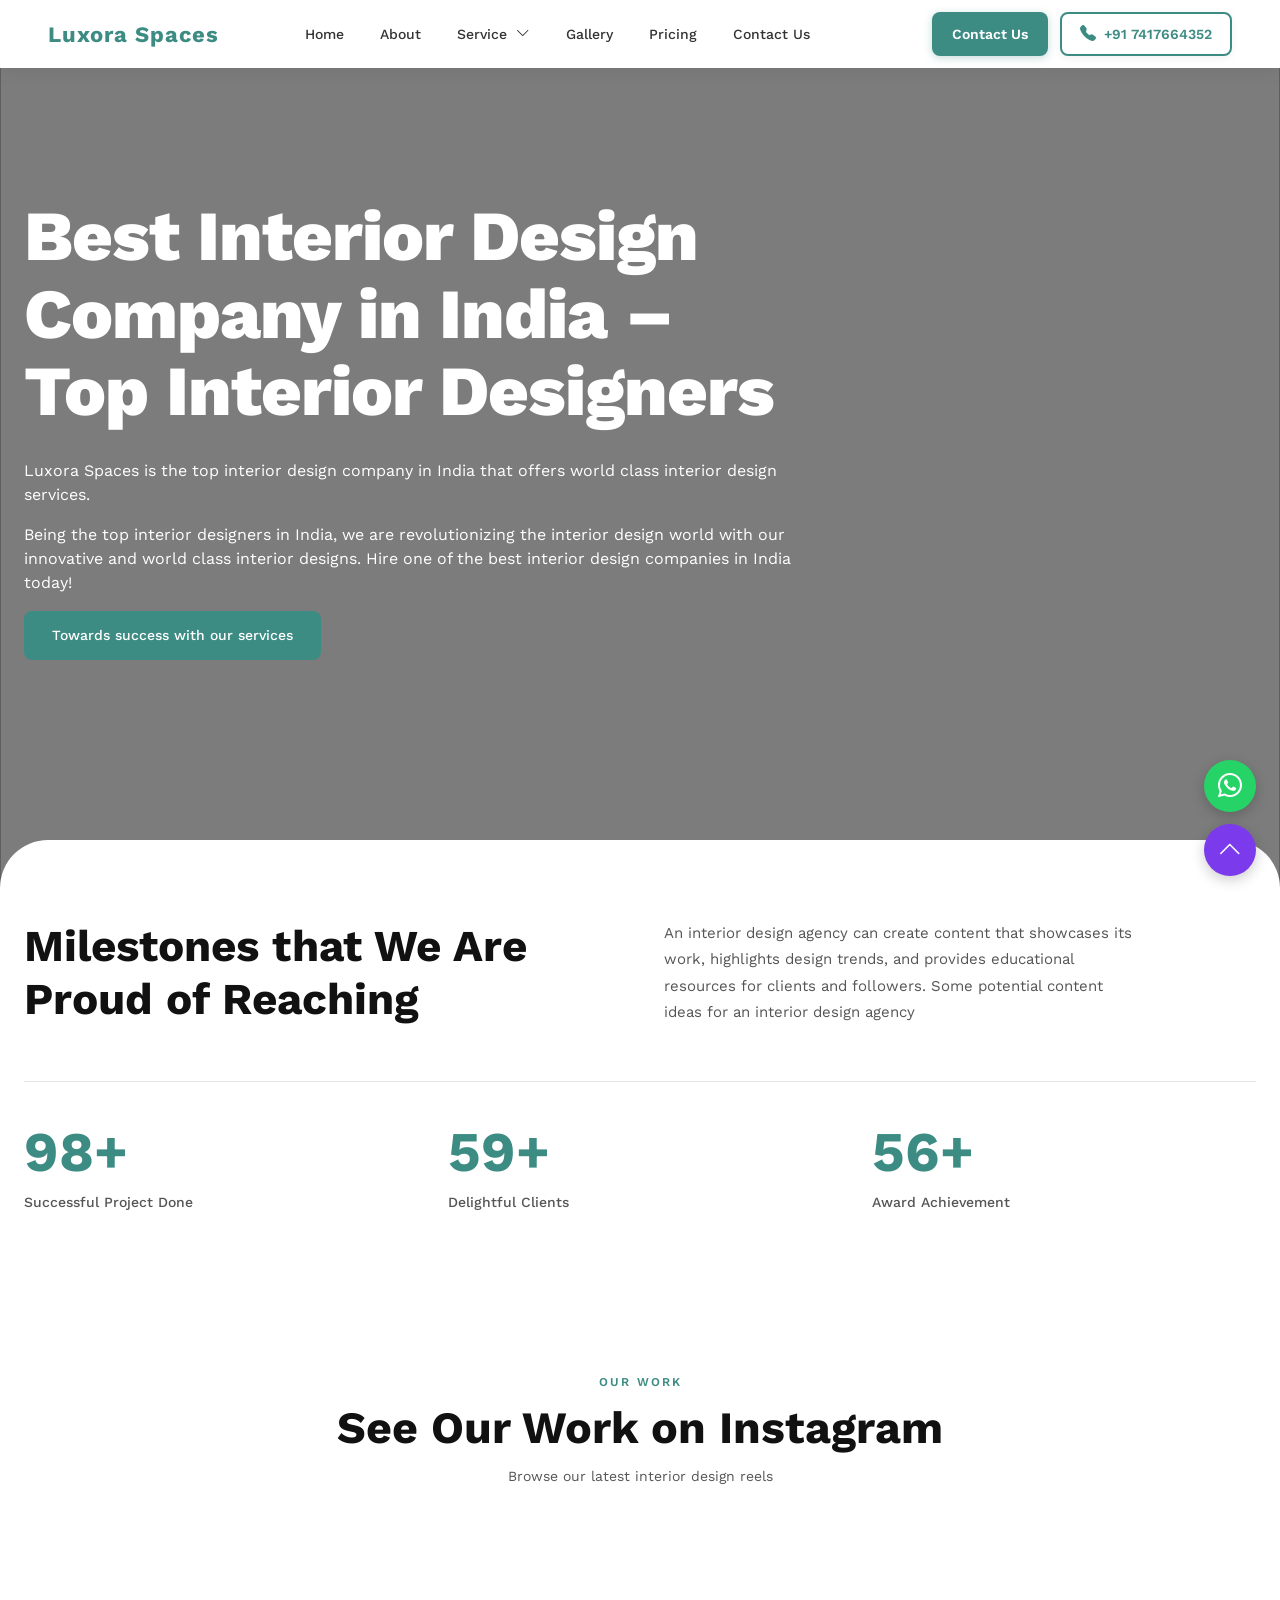
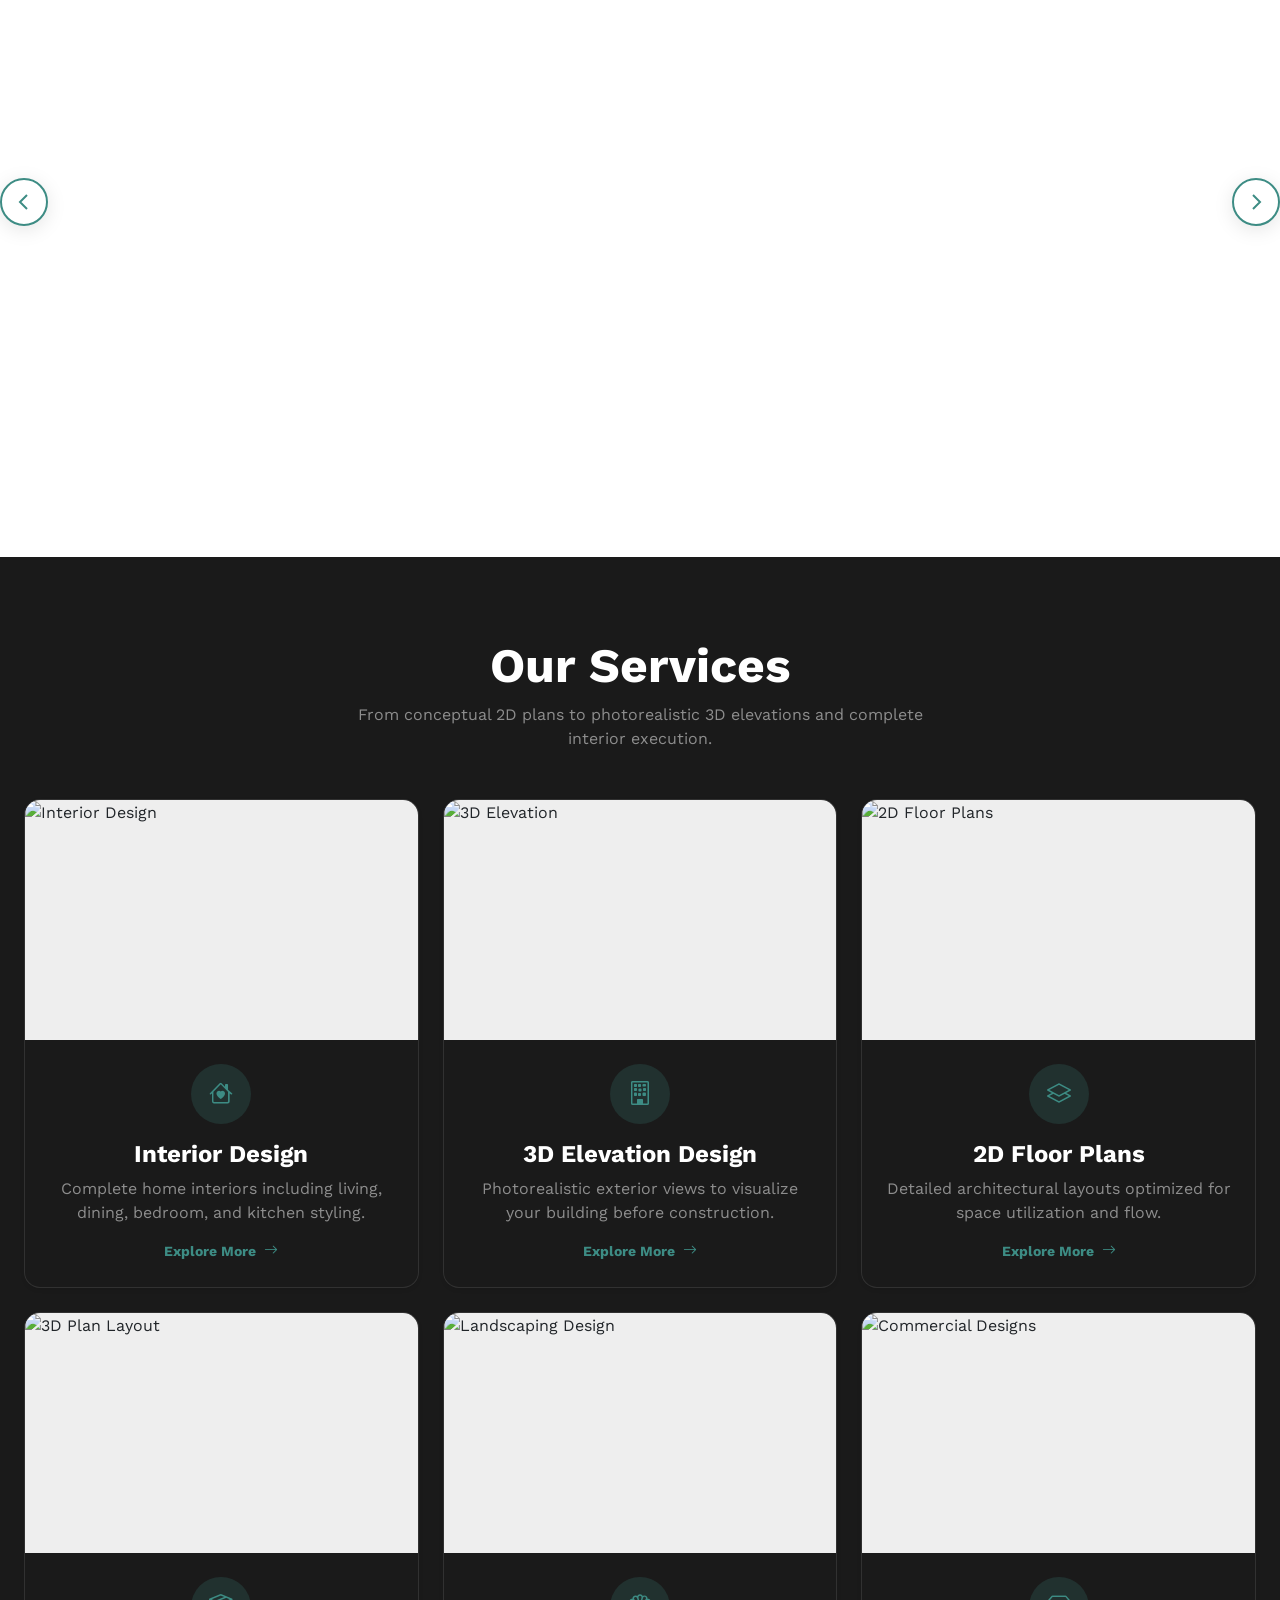
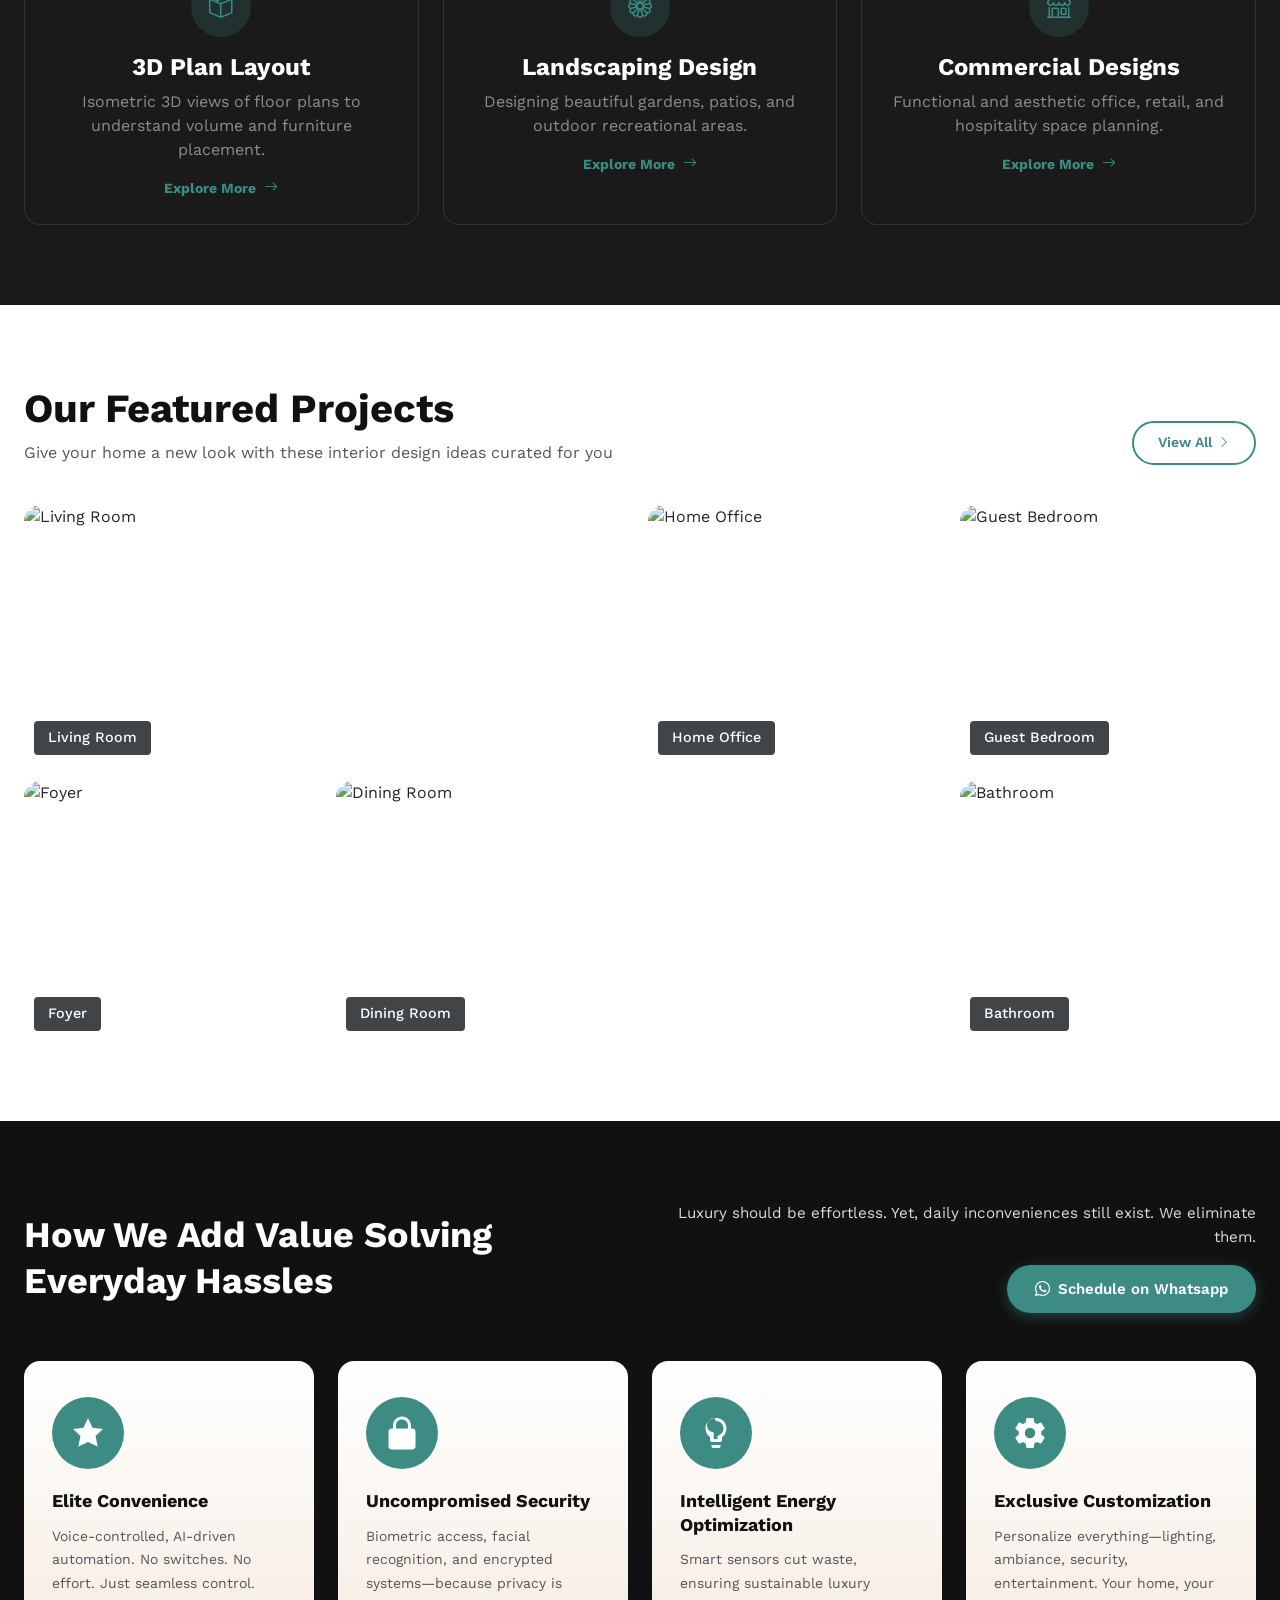
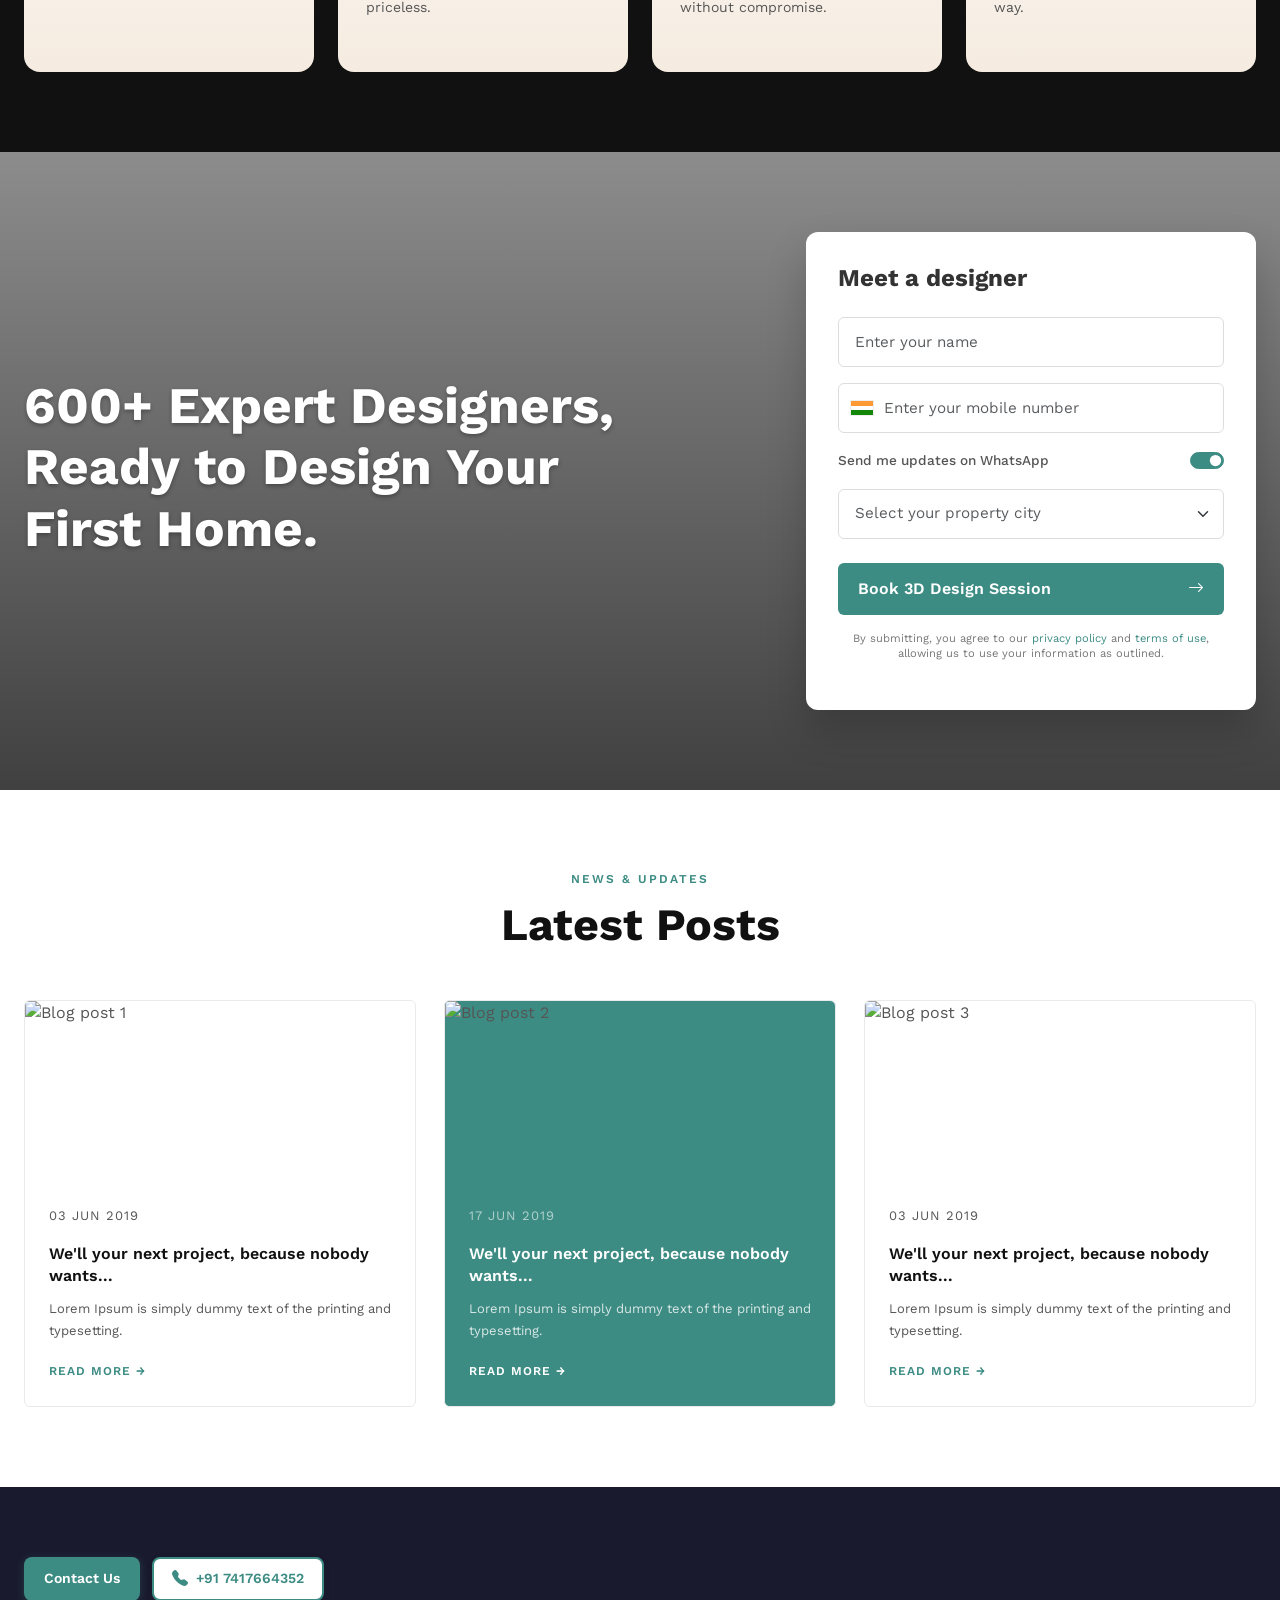
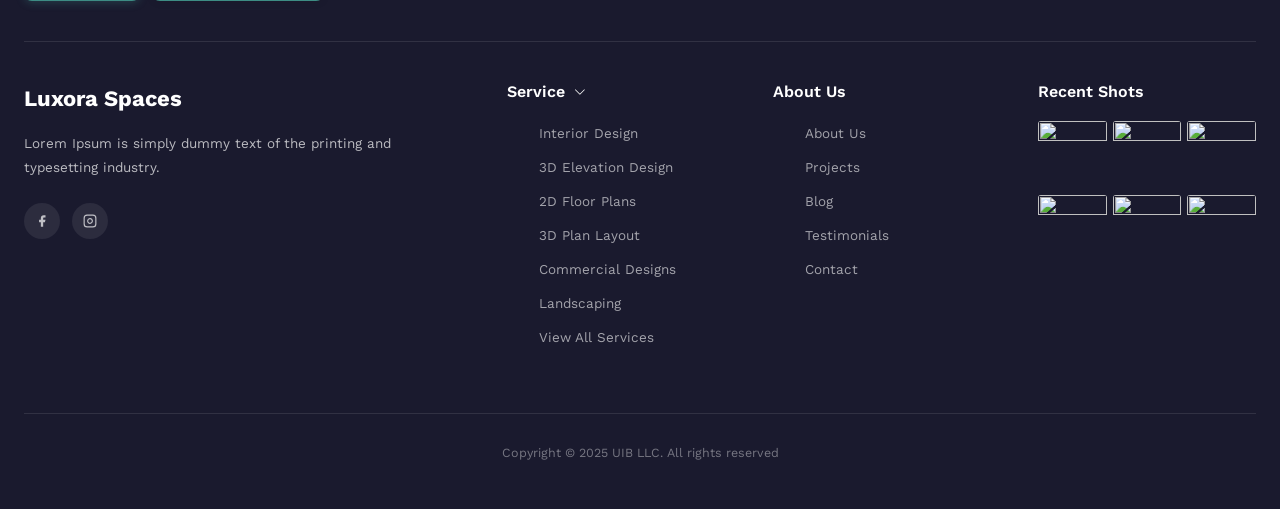
==== index.html @ 5a159450 "Add files via upload" ====
<!DOCTYPE html>
<html lang="en">
<head>
<meta charset="UTF-8">
<meta name="viewport" content="width=device-width, initial-scale=1.0">
<title>Interior Design - Design Your Space For Living</title>
<link href="https://fonts.googleapis.com/css2?family=Work+Sans:wght@300;400;500;600;700;800;900&display=swap" rel="stylesheet">
<link href="https://cdn.jsdelivr.net/npm/bootstrap@5.3.2/dist/css/bootstrap.min.css" rel="stylesheet">
<link rel="stylesheet" href="https://cdn.jsdelivr.net/npm/bootstrap-icons@1.11.1/font/bootstrap-icons.css">
<style>
  *, *::before, *::after { margin: 0; padding: 0; box-sizing: border-box; }

  :root {
    --teal: #3d8c84;
    --teal-light: #4a9e96;
    --dark: #111;
    --text: #555;
    --light-bg: #f7f9f8;
    --peach: #f5cdb0;
    --mint: #c8e6e3;
    --white: #ffffff;
    --brown: #8B704E;
    --brown-dark: #756040;
  }

  html { scroll-behavior: smooth; }

  body {
    font-family: 'Work Sans', sans-serif;
    color: var(--text);
    overflow-x: hidden;
  }

  h2, h3 {
    font-family: 'Work Sans', sans-serif !important;
  }

  /* ===== NAVBAR ===== */
  nav {
    position: fixed;
    top: 0; left: 0; right: 0;
    z-index: 1000;
    background: rgba(255,255,255,0.97);
    backdrop-filter: blur(10px);
    box-shadow: 0 1px 20px rgba(0,0,0,0.08);
    transition: all 0.3s;
  }

  /* Navbar overrides for Bootstrap */
  #navbar.navbar {
    padding: 0 24px;
    height: 68px;
    box-shadow: 0 1px 20px rgba(0,0,0,0.08);
    transition: box-shadow 0.3s;
  }

  #navbar .navbar-brand {
    font-family: 'Work Sans', sans-serif;
    font-size: 22px;
    font-weight: 700;
    color: var(--teal) !important;
    letter-spacing: 1px;
  }

  #navbar .nav-link {
    font-size: 14px;
    font-weight: 500;
    color: #333 !important;
    padding: 8px 0;
    margin: 0 18px;
    position: relative;
  }

  #navbar .nav-link::after {
    content: '';
    position: absolute;
    bottom: 0; left: 0;
    width: 0; height: 2px;
    background: var(--teal);
    transition: width 0.3s;
  }

  #navbar .nav-link:hover,
  #navbar .nav-link:focus { color: var(--teal) !important; }
  #navbar .nav-link:hover::after { width: 100%; }

  #navbar .dropdown-menu {
    border: none;
    box-shadow: 0 8px 30px rgba(0,0,0,0.12);
    border-radius: 8px;
    padding: 8px 0;
    margin-top: 4px;
  }

  #navbar .dropdown-item {
    font-size: 14px;
    padding: 10px 20px;
    color: #333;
  }

  #navbar .dropdown-item:hover {
    background: rgba(61, 140, 132, 0.1);
    color: var(--teal);
  }

  #navbar .dropdown-toggle::after { display: none; }

  #navbar .dropdown-toggle:focus,
  #navbar .dropdown-toggle:hover {
    outline: none;
    box-shadow: none;
  }

  #navbar .nav-actions {
    display: flex;
    align-items: center;
    gap: 12px;
    margin-left: 12px;
  }

  .nav-btn-contact,
  .nav-btn-phone {
    display: inline-flex;
    align-items: center;
    justify-content: center;
    height: 44px;
    padding: 0 20px;
    font-size: 14px;
    font-weight: 600;
    text-decoration: none;
    border-radius: 8px;
    transition: all 0.3s;
    font-family: 'Work Sans', sans-serif;
    box-sizing: border-box;
  }

  .nav-btn-contact {
    background: var(--teal);
    color: #fff;
    border: none;
    box-shadow: 0 2px 8px rgba(61, 140, 132, 0.3);
  }

  .nav-btn-contact:hover {
    background: var(--teal-light);
    color: #fff;
    transform: translateY(-1px);
  }

  .nav-btn-phone {
    gap: 8px;
    background: #fff;
    color: var(--teal);
    border: 2px solid var(--teal);
    padding: 0 18px;
    box-shadow: 0 2px 8px rgba(0, 0, 0, 0.06);
  }

  .nav-btn-phone:hover {
    background: var(--teal);
    color: #fff;
    border-color: var(--teal);
    transform: translateY(-1px);
  }

  .nav-btn-phone i { font-size: 16px; }

  /* Custom hamburger that transforms to X - hidden on large screens */
  #navbar .navbar-toggler-custom {
    display: none;
    flex-direction: column;
    justify-content: center;
    align-items: center;
    gap: 5px;
    padding: 8px;
    border: 1px solid rgba(0,0,0,0.15);
    border-radius: 8px;
  }
  #navbar .navbar-toggler-custom span {
    display: block;
    width: 22px;
    height: 2px;
    background: #333;
    border-radius: 2px;
    transition: all 0.3s;
  }
  #navbar .navbar-toggler-custom[aria-expanded="true"] span:nth-child(1) {
    transform: rotate(45deg) translate(5px, 5px);
  }
  #navbar .navbar-toggler-custom[aria-expanded="true"] span:nth-child(2) {
    opacity: 0;
  }
  #navbar .navbar-toggler-custom[aria-expanded="true"] span:nth-child(3) {
    transform: rotate(-45deg) translate(5px, -5px);
  }

  @media (max-width: 991px) {
    #navbar .navbar-toggler-custom { display: flex; }
    #navbar.navbar { background: #fff !important; }
    #navbar .navbar-collapse {
      position: fixed;
      top: 68px;
      left: 0;
      right: 0;
      bottom: 0;
      background: #fff !important;
      margin: 0;
      padding: 24px;
      border-radius: 16px 16px 0 0;
      z-index: 1050;
      max-height: calc(100vh - 68px);
    }
    #navbar .navbar-collapse:not(.show) {
      display: none !important;
    }
    #navbar .navbar-collapse.show {
      display: flex !important;
      flex-direction: column;
      overflow-y: auto;
      height: auto !important;
      min-height: calc(100vh - 68px);
      visibility: visible !important;
    }
    #navbar .navbar-nav {
      flex-direction: column;
      align-items: stretch;
      width: 100%;
      margin: 0 !important;
    }
    #navbar .nav-item {
      width: 100%;
      border-bottom: 1px solid rgba(61, 140, 132, 0.2);
    }
    #navbar .nav-item:last-of-type { border-bottom: none; }
    #navbar .nav-link {
        padding: 16px 0;
        margin: 0;
        width: 100%;
        display: flex;
        align-items: start;
        text-align: center;
    }
    #navbar .nav-item.dropdown .nav-link {
      position: relative;
      justify-content: start;
    }
    #navbar .dropdown-toggle .bi-chevron-down {
      position: absolute;
      right: 0;
      margin-left: 0 !important;
    }
    #navbar .dropdown-menu {
      position: static !important;
      transform: none !important;
      box-shadow: none;
      border: none;
      border-radius: 0;
      padding: 0 0 12px 0;
      background: transparent;
      width: 100%;
    }
    #navbar .dropdown-item {
      padding: 12px 0;
      text-align: center;
      border-bottom: 1px solid rgba(61, 140, 132, 0.2);
    }
    #navbar .dropdown-item:last-of-type { border-bottom: none;        text-align: left; }
    #navbar .dropdown-divider { margin: 8px 0; border-color: rgba(61, 140, 132, 0.2); }
    #navbar .nav-actions {
      flex-direction: column;
      margin: 24px 0 0;
      padding-top: 24px;
      border-top: 1px solid rgba(61, 140, 132, 0.2);
      gap: 12px;
      width: 100%;
    }
    #navbar .nav-actions .nav-btn-contact,
    #navbar .nav-actions .nav-btn-phone {
      justify-content: center;
      width: 100%;
    }
  }

  /* ===== HERO - Reference: dark bg, left content, pill CTA, image right ===== */
  .hero-reference {
    position: relative;
    min-height: 100vh;
    display: flex;
    align-items: center;
    padding-top: 68px;
    overflow: hidden;
  }

  .hero-bg {
    position: absolute;
    inset: 0;
    z-index: 0;
  }

  .hero-bg-slide {
    position: absolute;
    inset: 0;
    opacity: 0;
    transition: opacity 1.2s ease-in-out;
  }

  .hero-bg-slide.active {
    opacity: 1;
    z-index: 1;
  }

  .hero-bg-slide img {
    width: 100%;
    height: 100%;
    object-fit: cover;
  }

  .hero-overlay {
    position: absolute;
    inset: 0;
    background: rgba(17,17,17,0.55);
    z-index: 2;
  }

  .hero-inner-reference {
    position: relative;
    z-index: 2;
    max-width: 1300px;
    margin: 0 auto;
    padding: 70px 24px 100px;
    display: grid;
    grid-template-columns: 1fr 1fr;
    gap: 64px;
    align-items: center;
    width: auto;
  }

  .hero-left {
    display: flex;
    flex-direction: column;
    align-items: flex-start;
    text-align: left;
    width: 800px;
  }
  .hero-left p{
    color: #fff;
  }

  .hero-left h1 {
    font-family: 'Work Sans', sans-serif;
    font-size: clamp(48px, 5.5vw, 72px);
    font-weight: 800;
    color: #fff;
    line-height: 1.1;
    letter-spacing: -1px;
    margin-bottom: 28px;
  }

  .btn-hero-pill {
    display: inline-flex;
    align-items: center;
    padding: 14px 28px;
    background: var(--teal);
    color: #fff;
    font-size: 14px;
    font-weight: 500;
    text-decoration: none;
    border-radius: 8px;
    transition: all 0.3s;
    font-family: 'Work Sans', sans-serif;
  }

  .btn-hero-pill:hover {
    background: #5bb96d;
    color: #fff;
    transform: translateY(-2px);
  }

  .hero-right-img {
    display: flex;
    align-items: center;
    justify-content: center;
  }

  .hero-right-img img {
    max-width: 100%;
    max-height: 480px;
    width: auto;
    height: auto;
    object-fit: contain;
    border-radius: 12px;
  }

  /* Hero responsive */
  @media (max-width: 900px) {
    .hero-inner-reference {
      grid-template-columns: 1fr;
      padding: 50px 24px 80px;
      align-items: center;
      text-align: center;
    }

    .hero-left { align-items: left;    width: 100%; }
    .hero-left h1 { font-size: clamp(44px, 10vw, 72px); }
  }

  @media (max-width: 600px) {
    .hero-left h1 { font-size: 40px; letter-spacing: -0.5px; }
  }

  /* ===== MILESTONES - White section with curved top border ===== */
  .milestones {
    position: relative;
    padding: 80px 24px 80px;
    margin-top: -60px;
    background: #fff;
    border-radius: 48px 48px 0 0;
    color: #111;
    z-index: 2;
  }

  .milestones-inner {
    max-width: 1300px;
    margin: 0 auto;
    padding: 0;
    position: relative;
    z-index: 1;
  }

  .milestones-header {
    display: grid;
    grid-template-columns: 1fr 1fr;
    gap: 48px;
    align-items: start;
    margin-bottom: 40px;
    border-bottom: 1px solid rgba(0,0,0,0.1);
    padding-bottom: 40px;
  }

  .milestones-title {
    font-family: 'Work Sans', sans-serif;
    font-size: clamp(28px, 4vw, 44px);
    font-weight: 700;
    line-height: 1.2;
    color: #111;
    max-width: 555px;
  }

  .milestones-desc {
    font-size: 15px;
    line-height: 1.75;
    color: #555;
    max-width: 480px;
  }

  .milestones-stats {
    display: grid;
    grid-template-columns: repeat(3, 1fr);
    gap: 40px;
  }

  .milestone-stat {
    text-align: left;
  }

  .milestone-num {
    font-family: 'Work Sans', sans-serif;
    font-size: clamp(40px, 5vw, 56px);
    font-weight: 700;
    color: var(--teal);
    line-height: 1.1;
    margin-bottom: 8px;
  }

  .milestone-label {
    font-size: 14px;
    color: #555;
    font-weight: 500;
  }

  @media (max-width: 768px) {
    .milestones-header { grid-template-columns: 1fr; gap: 24px; margin-bottom: 48px; }
    .milestones-stats { grid-template-columns: 1fr; gap: 32px; text-align: center; }
    .milestone-stat { text-align: center; }
    .milestones-title, .milestones-desc { max-width: 100%; }
  }

  .btn-primary {
    display: inline-block;
    background: var(--teal);
    color: #fff;
    padding: 13px 28px;
    font-size: 13px;
    font-weight: 600;
    text-decoration: none;
    border-radius: 3px;
    letter-spacing: 0.5px;
    transition: all 0.3s;
    border: none;
    cursor: pointer;
    font-family: 'Work Sans', sans-serif;
  }

  .btn-primary:hover {
    background: var(--teal-light);
    transform: translateY(-2px);
    box-shadow: 0 8px 20px rgba(61,140,132,0.35);
  }

  .btn-outline {
    display: inline-block;
    border: 2px solid var(--teal);
    color: var(--teal);
    padding: 11px 28px;
    font-size: 13px;
    font-weight: 600;
    text-decoration: none;
    border-radius: 3px;
    transition: all 0.3s;
    cursor: pointer;
    background: transparent;
    font-family: 'Work Sans', sans-serif;
  }

  .btn-outline:hover {
    background: var(--teal);
    color: #fff;
  }

  /* ===== SECTIONS COMMON ===== */
  section { padding: 80px 0; }

  .container {
    max-width: 1300px;
    margin: 0 auto;
    padding: 0 24px;
  }

  .section-tag {
    font-size: 12px;
    font-weight: 600;
    color: var(--teal);
    text-transform: uppercase;
    letter-spacing: 2px;
    margin-bottom: 10px;
  }

  h2.section-title {
    font-family: 'Work Sans', sans-serif;
    font-size: clamp(26px, 3.5vw, 50px);
    font-weight: 700;
    color: #111;
    line-height: 1.2;
  }

  /* ===== ABOUT / STATS ===== */
  .about { background: #fff; }

  .about-grid {
    display: grid;
    grid-template-columns: 1fr 1fr;
    gap: 60px;
    align-items: center;
  }

  .about-text p {
    margin: 18px 0 32px;
    font-size: 14.5px;
    line-height: 1.85;
    color: var(--text);
  }

  .stats {
    display: flex;
    gap: 40px;
    margin-top: 10px;
  }

  .stat-num {
    font-family: 'Work Sans', sans-serif;
    font-size: 36px;
    font-weight: 700;
    color: #111;
    line-height: 1;
  }

  .stat-label {
    font-size: 12px;
    color: var(--text);
    margin-top: 4px;
  }

  .about-images {
    position: relative;
    height: 380px;
  }

  .about-img-main {
    width: 72%;
    height: 100%;
    object-fit: cover;
    border-radius: 4px;
    position: absolute;
    right: 0;
  }

  .about-img-accent {
    width: 52%;
    height: 58%;
    object-fit: cover;
    border-radius: 4px;
    position: absolute;
    bottom: -30px;
    left: 0;
    border: 6px solid #fff;
    box-shadow: 0 10px 40px rgba(0,0,0,0.15);
  }

  /* Decorative block behind images */
  .about-deco {
    position: absolute;
    width: 80px; height: 80px;
    background: var(--peach);
    opacity: 0.6;
    top: -20px; left: -20px;
    border-radius: 4px;
    z-index: -1;
  }

  /* ===== FEATURE STRIP ===== */
  .feature-strip {
    background: var(--light-bg);
    padding: 0;
  }

  .feature-strip-inner {
    display: grid;
    grid-template-columns: 1fr 1fr;
    min-height: 420px;
  }

  .feature-image {
    overflow: hidden;
  }

  .feature-image img {
    width: 100%;
    height: 100%;
    object-fit: cover;
    transition: transform 0.6s;
  }

  .feature-image:hover img { transform: scale(1.04); }

  .feature-content {
    display: flex;
    align-items: center;
    padding: 60px;
  }

  .feature-content-inner h2 {
    font-family: 'Work Sans', sans-serif;
    font-size: clamp(24px, 3vw, 36px);
    font-weight: 700;
    color: #111;
    line-height: 1.3;
    margin-bottom: 20px;
  }

  .feature-content-inner p {
    font-size: 14px;
    line-height: 1.9;
    color: var(--text);
  }

  /* ===== SERVICES (from index.html) ===== */
  #services,
  #services h2,
  #services .card-title,
  #services .card-text,
  #services .service-link,
  #services p {
    font-family: 'Work Sans', sans-serif !important;
  }

  #services.section-padding { padding: 80px 0; }
  #services.bg-dark { background-color: #1a1a1a !important; }

  #services .service-card {
    transition: transform 0.3s ease, box-shadow 0.3s ease;
    border-radius: 16px;
    background: #1a1a1a !important;
    border: 1px solid rgba(255, 255, 255, 0.1) !important;
  }

  #services .service-card:hover {
    transform: translateY(-10px);
    box-shadow: 0 15px 30px rgba(0, 0, 0, 0.5) !important;
    border-color: var(--teal) !important;
  }

  #services .icon-box {
    width: 60px;
    height: 60px;
    background: rgba(61, 140, 132, 0.2);
    color: var(--teal);
    border-radius: 50%;
    display: flex;
    align-items: center;
    justify-content: center;
    font-size: 1.5rem;
    transition: all 0.3s;
  }

  #services .service-card:hover .icon-box {
    background: var(--teal);
    color: #fff;
  }

  #services .service-link {
    color: var(--teal);
    transition: all 0.3s ease;
  }

  #services .service-link:hover {
    color: var(--teal-light);
  }

  #services .service-link i {
    transition: transform 0.3s ease;
  }

  #services .service-link:hover i {
    transform: translateX(5px);
  }

  #services .card-img-top img {
    transition: transform 0.5s;
  }

  #services .service-card:hover .card-img-top img {
    transform: scale(1.05);
  }

  /* ===== OUR WORK (Instagram Reels Carousel) ===== */
  .our-work {
    background: #fff;
    overflow: hidden;
  }

  .our-work .section-header {
    text-align: center;
    margin-bottom: 40px;
  }

  .reels-carousel-wrap {
    position: relative;
    max-width: 1300px;
    margin: 0 auto;
    padding: 0 50px;
  }

  .reels-carousel {
    display: flex;
    gap: 24px;
    overflow-x: auto;
    scroll-snap-type: x mandatory;
    scroll-behavior: smooth;
    padding: 20px 0 30px;
    -webkit-overflow-scrolling: touch;
    scrollbar-width: none;
  }

  .reels-carousel::-webkit-scrollbar {
    display: none;
  }

  /* Reel 9:16 aspect ratio - width matches reel, no side black bars */
  .reel-item {
    flex: 0 0 285px;
    scroll-snap-align: start;
    min-height: 405px;
  }

  /* Clip wrapper - hides header + bottom card (View more, icons, likes, comments) */
  .reel-video-wrap {
    overflow: hidden;
    height: 500px;
    width: 100%;
    max-width: 285px;
    margin: 0 auto;
    border-radius: 12px;
    position: relative;
  }

  .reel-item iframe {
    width: 410px;
    height: 570px;
    border: none;
    border-radius: 12px;
    transform: translateY(-55px);
    pointer-events: auto;
    left: -60px;
    position: relative;
  }

  .carousel-nav {
    position: absolute;
    top: 50%;
    transform: translateY(-50%);
    width: 48px;
    height: 48px;
    border-radius: 50%;
    background: #fff;
    border: 2px solid var(--teal);
    color: var(--teal);
    display: flex;
    align-items: center;
    justify-content: center;
    cursor: pointer;
    z-index: 10;
    transition: all 0.3s;
    box-shadow: 0 4px 20px rgba(0,0,0,0.1);
  }

  .carousel-nav:hover {
    background: var(--teal);
    color: #fff;
  }

  .carousel-nav.prev { left: 0; }
  .carousel-nav.next { right: 0; }

  .carousel-nav svg {
    width: 24px;
    height: 24px;
  }

  @media (max-width: 768px) {
    .reels-carousel-wrap { padding: 0 40px; }
    .reel-item { flex: 0 0 240px; min-height: 355px; }
    .reel-video-wrap { height: 355px; max-width: 240px; }
    .reel-item iframe { width: 240px; height: 520px; transform: translateY(-72px); }
    .carousel-nav { width: 40px; height: 40px; }
  }

  /* ===== PROJECTS (Inspiration-style grid) ===== */
  .projects {
    padding: 80px 0;
  }

  .projects-header {
    display: flex;
    justify-content: space-between;
    align-items: flex-end;
    margin-bottom: 40px;
    flex-wrap: wrap;
    gap: 16px;
  }

  .projects-header h2 {
    color: #111;
    font-size: clamp(1.75rem, 4vw, 2.5rem);
    font-weight: 700;
    margin-bottom: 8px;
  }

  .projects-header p {
    color: var(--text);
    margin-bottom: 0;
    font-size: 1rem;
  }

  .projects-header .btn-inspiration {
    display: inline-flex;
    align-items: center;
    gap: 6px;
    padding: 0 24px;
    height: 44px;
    border: 2px solid var(--teal);
    color: var(--teal);
    background: transparent;
    font-size: 14px;
    font-weight: 600;
    border-radius: 50px;
    text-decoration: none;
    transition: all 0.3s;
    font-family: 'Work Sans', sans-serif;
  }

  .projects-header .btn-inspiration:hover {
    background: var(--teal);
    color: #fff;
  }

  .inspiration-card {
    cursor: pointer;
    transition: transform 0.3s ease;
    height: 100%;
  }

  .inspiration-card:hover {
    transform: scale(1.02);
  }

  .inspiration-label {
    position: absolute;
    bottom: 10px;
    left: 10px;
    background: rgba(33, 37, 41, 0.85);
    color: #fff;
    padding: 6px 14px;
    border-radius: 4px;
    font-size: 0.9rem;
    font-weight: 500;
    transition: background 0.3s;
  }

  .inspiration-card:hover .inspiration-label {
    background: var(--teal);
  }

  /* ===== HOW WE ADD VALUE ===== */
  .how-work {
    background: var(--dark);
    padding: 80px 0;
  }

  .value-add-header {
    display: flex;
    justify-content: space-between;
    align-items: flex-end;
    margin-bottom: 48px;
    flex-wrap: wrap;
    gap: 24px;
  }

  .value-add-title {
    color: #fff;
    font-size: clamp(1.5rem, 3.5vw, 2.25rem);
    font-weight: 700;
    line-height: 1.3;
    max-width: 480px;
  }

  .value-add-right {
    text-align: right;
    max-width: 608px;
    
}

  .value-add-desc {
    color: rgba(255,255,255,0.85);
    font-size: 0.95rem;
    line-height: 1.6;
    margin-bottom: 16px;
  }

  .btn-whatsapp {
    display: inline-flex;
    align-items: center;
    gap: 8px;
    background: var(--teal);
    color: #fff;
    padding: 0 28px;
    height: 48px;
    font-size: 15px;
    font-weight: 600;
    border-radius: 50px;
    text-decoration: none;
    transition: all 0.3s;
    border: none;
    font-family: 'Work Sans', sans-serif;
    box-shadow: 0 4px 14px rgba(61, 140, 132, 0.4);
  }

  .btn-whatsapp:hover {
    background: var(--teal-light);
    color: #fff;
    transform: translateY(-2px);
    box-shadow: 0 6px 20px rgba(61, 140, 132, 0.45);
  }

  .value-cards-grid {
    display: grid;
    grid-template-columns: repeat(4, 1fr);
    gap: 24px;
  }

  .value-card {
    padding: 36px 28px;
    border-radius: 16px;
    background: linear-gradient(180deg, #fff 0%, #f5ebe0 100%);
    position: relative;
    transition: all 0.3s;
    text-align: center;
  }

  .value-card:hover {
    box-shadow: 0 12px 40px rgba(0,0,0,0.15);
    transform: translateY(-6px);
  }

  .value-card-icon-wrap {
    width: 72px;
    height: 72px;
    border-radius: 50%;
    background: var(--teal);
    display: flex;
    align-items: center;
    justify-content: center;
    margin-bottom: 20px;
    color: #fff;
  }

  .value-card-icon-wrap svg {
    width: 36px;
    height: 36px;
    flex-shrink: 0;
  }

  .value-card h3 {
    font-family: 'Work Sans', sans-serif;
    font-size: 18px;
    font-weight: 700;
    color: #111;
    margin-bottom: 12px;
    line-height: 1.3;
    text-align: start;
  }

  .value-card p {
    font-size: 14px;
    line-height: 1.7;
    color: var(--text);
    text-align: left;
  }

  /* ===== TESTIMONIALS ===== */
  .testimonials {
    background: var(--light-bg);
    text-align: center;
  }

  .testimonials .section-title { margin-bottom: 48px; }

  .testimonial-wrap {
    max-width: 800px;
    margin: 0 auto;
    display: flex;
    align-items: center;
    gap: 48px;
  }

  .testimonial-person {
    flex-shrink: 0;
    text-align: center;
  }

  .testimonial-person img {
    width: 100px; height: 120px;
    object-fit: cover;
    border-radius: 6px;
    margin-bottom: 12px;
  }

  .testimonial-name {
    font-weight: 600;
    font-size: 14px;
    color: #1a1a2e;
  }

  .testimonial-content {
    text-align: left;
  }

  .quote-icon {
    width: 40px; height: 40px;
    background: var(--teal);
    border-radius: 50%;
    display: flex;
    align-items: center;
    justify-content: center;
    margin-bottom: 16px;
  }

  .testimonial-content p {
    font-size: 14.5px;
    line-height: 1.85;
    color: var(--text);
    font-style: italic;
    margin-bottom: 16px;
  }

  .stars { color: #f4b400; font-size: 16px; letter-spacing: 2px; }

  /* ===== BLOG ===== */
  .blog { background: #fff; }

  .blog h2.section-title { text-align: center; margin-bottom: 48px; }

  .blog-grid {
    display: grid;
    grid-template-columns: repeat(3, 1fr);
    gap: 28px;
  }

  .blog-card {
    border-radius: 6px;
    overflow: hidden;
    transition: all 0.3s;
    background: #fff;
    border: 1px solid #eaeaea;
  }

  .blog-card:hover { box-shadow: 0 12px 40px rgba(0,0,0,0.1); transform: translateY(-4px); }

  .blog-card img {
    width: 100%;
    height: 180px;
    object-fit: cover;
    transition: transform 0.5s;
    display: block;
  }

  .blog-card:hover img { transform: scale(1.04); }

  .blog-card-body {
    padding: 24px;
  }

  .blog-date {
    font-size: 11px;
    color: #aaa;
    margin-bottom: 10px;
    text-transform: uppercase;
    letter-spacing: 1px;
  }

  .blog-card h3 {
    font-family: 'Work Sans', sans-serif;
    font-size: 16px;
    color: #111;
    line-height: 1.4;
    margin-bottom: 10px;
    font-weight: 600;
  }

  .blog-card p {
    font-size: 13px;
    color: var(--text);
    line-height: 1.7;
    margin-bottom: 16px;
  }

  .read-more {
    font-size: 12px;
    font-weight: 600;
    color: var(--teal);
    text-decoration: none;
    text-transform: uppercase;
    letter-spacing: 1px;
    display: inline-flex;
    align-items: center;
    gap: 6px;
    transition: gap 0.2s;
  }

  .read-more:hover { gap: 10px; }

  /* ===== FOOTER ===== */
  footer {
    background: #1a1a2e;
    color: rgba(255,255,255,0.7);
    padding: 70px 0 30px;
  }

  .footer-nav {
    display: flex;
    justify-content: space-between;
    align-items: center;
    flex-wrap: wrap;
    gap: 20px;
    padding-bottom: 40px;
    margin-bottom: 40px;
    border-bottom: 1px solid rgba(255,255,255,0.1);
  }

  .footer-nav-inner {
    display: flex;
    flex-wrap: wrap;
    align-items: center;
    gap: 8px 28px;
  }

  .footer-nav-inner a {
    color: rgba(255,255,255,0.8);
    text-decoration: none;
    font-size: 14px;
    font-weight: 500;
  }

  .footer-nav-inner a:hover { color: var(--teal); }

  .footer-dropdown {
    position: relative;
  }

  .footer-dropdown-toggle {
    color: rgba(255,255,255,0.8);
    font-size: 14px;
    font-weight: 500;
    cursor: pointer;
  }

  .footer-dropdown-toggle:hover { color: var(--teal); }

  .footer-dropdown-toggle .bi-chevron-down {
    font-size: 12px;
    margin-left: 4px;
    transition: transform 0.3s;
  }

  .footer-dropdown:hover .footer-dropdown-toggle .bi-chevron-down { transform: rotate(180deg); }

  .footer-dropdown-menu {
    position: absolute;
    top: 100%;
    left: 0;
    margin-top: 8px;
    background: #252540;
    border-radius: 8px;
    padding: 12px 0;
    min-width: 200px;
    list-style: none;
    box-shadow: 0 8px 24px rgba(0,0,0,0.3);
    opacity: 0;
    visibility: hidden;
    transform: translateY(-8px);
    transition: all 0.3s;
    z-index: 10;
  }

  .footer-dropdown:hover .footer-dropdown-menu {
    opacity: 1;
    visibility: visible;
    transform: translateY(0);
  }

  .footer-dropdown-menu a {
    display: block;
    padding: 8px 20px;
    font-size: 13px;
    color: rgba(255,255,255,0.7);
  }

  .footer-dropdown-menu a:hover { color: var(--teal); background: rgba(61,140,132,0.1); }

  .footer-nav-actions {
    display: flex;
    gap: 12px;
  }

  .footer-col h4 .bi-chevron-down {
    font-size: 12px;
    margin-left: 4px;
  }

  .footer-grid {
    display: grid;
    grid-template-columns: 2fr 1fr 1fr 1fr;
    gap: 48px;
    padding-bottom: 48px;
    border-bottom: 1px solid rgba(255,255,255,0.1);
    margin-bottom: 30px;
  }

  .footer-logo {
    font-family: 'Work Sans', sans-serif;
    font-size: 22px;
    color: #fff;
    font-weight: 700;
    margin-bottom: 16px;
    display: block;
  }

  .footer-desc {
    font-size: 13.5px;
    line-height: 1.8;
    margin-bottom: 24px;
  }

  .footer-social {
    display: flex;
    gap: 12px;
  }

  .social-btn {
    width: 36px; height: 36px;
    border-radius: 50%;
    background: rgba(255,255,255,0.08);
    display: flex;
    align-items: center;
    justify-content: center;
    transition: background 0.2s;
    cursor: pointer;
    color: rgba(255,255,255,0.7);
    text-decoration: none;
  }

  .social-btn:hover { background: var(--teal); color: #fff; }

  .footer-col h4 {
    font-family: 'Work Sans', sans-serif;
    font-size: 16px;
    color: #fff;
    margin-bottom: 20px;
    font-weight: 600;
  }

  .footer-col ul {
    list-style: none;
    display: flex;
    flex-direction: column;
    gap: 10px;
  }

  .footer-col ul li a {
    font-size: 13.5px;
    color: rgba(255,255,255,0.6);
    text-decoration: none;
    transition: color 0.2s;
  }

  .footer-col ul li a:hover { color: var(--teal); }

  .footer-recent-img {
    display: grid;
    grid-template-columns: repeat(3, 1fr);
    gap: 6px;
  }

  .footer-recent-img img {
    width: 100%;
    aspect-ratio: 1;
    object-fit: cover;
    border-radius: 3px;
    transition: opacity 0.2s;
  }

  .footer-recent-img img:hover { opacity: 0.75; }

  .footer-bottom {
    text-align: center;
    font-size: 12.5px;
    color: rgba(255,255,255,0.4);
  }

  /* ===== CONTACT / LEAD GEN FORM ===== */
  .contact-hero-section {
    position: relative;
    background-image: url('assets/images/hero.png');
    background-size: cover;
    background-position: center;
    padding: 80px 0;
    min-height: 600px;
    display: flex;
    align-items: center;
  }

  .contact-hero-overlay {
    position: absolute;
    top: 0; left: 0;
    width: 100%; height: 100%;
    background: linear-gradient(180deg, rgba(0,0,0,0.45) 0%, rgba(0,0,0,0.75) 100%);
    z-index: 1;
  }

  .contact-hero-content {
    position: relative;
    z-index: 2;
    width: 100%;
  }

  .contact-hero-title {
    color: #fff;
    font-family: 'Work Sans', sans-serif;
    font-size: clamp(28px, 4vw, 3.5rem);
    font-weight: 700;
    line-height: 1.2;
    text-shadow: 0 2px 4px rgba(0, 0, 0, 0.3);
  }

  .contact-form-card {
    background: #fff;
    padding: 2rem;
    border-radius: 12px;
    box-shadow: 0 20px 40px rgba(0, 0, 0, 0.2);
    max-width: 450px;
    margin-left: auto;
  }

  .contact-form-header h3 {
    font-family: 'Work Sans', sans-serif;
    font-size: 1.5rem;
    font-weight: 700;
    color: #333;
    margin-bottom: 1.5rem;
  }

  .contact-form-input {
    height: 50px;
    border-radius: 6px;
    border: 1px solid #ddd;
    padding-left: 1rem;
    margin-bottom: 1rem;
    font-size: 0.95rem;
  }

  .contact-form-input:focus {
    border-color: var(--teal);
    box-shadow: 0 0 0 2px rgba(61, 140, 132, 0.2);
    outline: none;
  }

  .mobile-input-group {
    position: relative;
    display: flex;
    align-items: center;
  }

  .flag-icon {
    position: absolute;
    left: 12px;
    top: 50%;
    transform: translateY(-50%);
    width: 24px;
    height: 16px;
    background: linear-gradient(to bottom, #FF9933 33%, #FFFFFF 33%, #FFFFFF 66%, #138808 66%);
    border: 1px solid #eee;
    z-index: 3;
  }

  .mobile-input-group input {
    padding-left: 45px;
  }

  .whatsapp-toggle-container {
    display: flex;
    align-items: center;
    justify-content: space-between;
    margin-bottom: 1rem;
    font-size: 0.85rem;
    color: #555;
    font-weight: 500;
  }

  .form-check-input.usage-toggle {
    width: 2.5em;
    height: 1.25em;
    cursor: pointer;
    background-color: #ddd;
    border-color: #ddd;
  }

  .form-check-input.usage-toggle:checked {
    background-color: var(--teal);
    border-color: var(--teal);
  }

  .btn-book-session {
    background-color: var(--teal);
    color: #fff;
    font-weight: 600;
    padding: 14px 20px;
    border-radius: 6px;
    width: 100%;
    border: none;
    display: flex;
    justify-content: space-between;
    align-items: center;
    transition: background 0.3s;
    font-family: 'Work Sans', sans-serif;
  }

  .btn-book-session:hover {
    background-color: var(--teal-light);
    color: #fff;
  }

  .privacy-text {
    font-size: 0.7rem;
    color: #777;
    margin-top: 1rem;
    line-height: 1.4;
  }

  .privacy-text a {
    color: var(--teal);
    text-decoration: none;
  }

  @media (max-width: 991px) {
    .contact-hero-title {
      font-size: 2rem;
      margin-bottom: 2rem;
      text-align: center;
    }
    .contact-form-card { margin: 0 auto; }
  }

  /* ===== RESPONSIVE ===== */
  @media (max-width: 1024px) {

    .about-grid { grid-template-columns: 1fr; gap: 40px; }
    .about-images { height: 280px; }

    .feature-strip-inner { grid-template-columns: 1fr; }
    .feature-image { height: 280px; }



    .value-cards-grid { grid-template-columns: 1fr 1fr; }

    .footer-nav { flex-direction: column; align-items: flex-start; }
    .footer-nav-actions { flex-wrap: wrap; }
    .footer-grid { grid-template-columns: 1fr 1fr; }
  }

  @media (max-width: 768px) {
    section { padding: 60px 0; }

    .hero-content { justify-content: center; }
    .hero-text { padding: 36px 28px; max-width: 100%; }

    .stats { flex-wrap: wrap; gap: 24px; }



    .value-cards-grid { grid-template-columns: 1fr; }

    .testimonial-wrap { flex-direction: column; gap: 24px; text-align: center; }
    .testimonial-content { text-align: center; }
    .quote-icon { margin: 0 auto 16px; }

    .blog-grid { grid-template-columns: 1fr; }

    .footer-nav-inner {align-items: flex-start; }
    .footer-grid { grid-template-columns: 1fr; }

  }

  @media (max-width: 480px) {
    .hero-text h1 { font-size: 26px; }
    .feature-content { padding: 40px 24px; }
    .about-images { height: 220px; }
  }

  /* Fade in animation */
  .fade-in {
    opacity: 0;
    transform: translateY(30px);
    transition: opacity 0.6s, transform 0.6s;
  }

  .fade-in.visible {
    opacity: 1;
    transform: translateY(0);
  }

  /* Floating fixed buttons - bottom right */
  .floating-buttons {
    position: fixed;
    bottom: 24px;
    right: 24px;
    z-index: 9999;
    display: flex;
    flex-direction: column;
    gap: 12px;
    align-items: flex-end;
  }

  .floating-btn {
    width: 52px;
    height: 52px;
    border-radius: 50%;
    display: flex;
    align-items: center;
    justify-content: center;
    color: #fff;
    text-decoration: none;
    transition: all 0.3s;
    box-shadow: 0 4px 14px rgba(0,0,0,0.2);
  }

  .floating-btn:hover {
    transform: scale(1.08);
    box-shadow: 0 6px 20px rgba(0,0,0,0.25);
    color: #fff;
  }

  .floating-btn-whatsapp {
    background: #25D366;
  }

  .floating-btn-whatsapp:hover { background: #20bd5a; }

  .floating-btn-top {
    background: #7C3AED;
  }

  .floating-btn-top:hover { background: #6D28D9; }

  .floating-btn svg, .floating-btn i {
    font-size: 24px;
  }
</style>
</head>
<body>
<!-- NAVBAR -->
<nav id="navbar" class="navbar navbar-expand-lg navbar-light bg-white fixed-top">
  <div class="container">
    <a class="navbar-brand" href="#">Luxora Spaces</a>
    <button class="navbar-toggler navbar-toggler-custom" type="button" data-bs-toggle="collapse" data-bs-target="#navbarNav" aria-controls="navbarNav" aria-expanded="false" aria-label="Toggle navigation">
      <span></span><span></span><span></span>
    </button>
    <div class="collapse navbar-collapse" id="navbarNav">
      <ul class="navbar-nav align-items-lg-center m-auto">
        <li class="nav-item"><a class="nav-link" href="#">Home</a></li>
        <li class="nav-item"><a class="nav-link" href="#about">About</a></li>
        <li class="nav-item dropdown">
          <a class="nav-link dropdown-toggle" href="#" id="serviceDropdown" role="button" data-bs-toggle="dropdown" aria-expanded="false">Service <i class="bi bi-chevron-down ms-1"></i></a>
          <ul class="dropdown-menu" aria-labelledby="serviceDropdown">
            <li><a class="dropdown-item" href="service-interior-design.html">Interior Design</a></li>
            <li><a class="dropdown-item" href="service-3d-elevation.html">3D Elevation Design</a></li>
            <li><a class="dropdown-item" href="service-2d-floor-plans.html">2D Floor Plans</a></li>
            <li><a class="dropdown-item" href="service-3d-plan-layout.html">3D Plan Layout</a></li>
            <li><a class="dropdown-item" href="service-commercial.html">Commercial Designs</a></li>
            <li><a class="dropdown-item" href="service-landscaping.html">Landscaping</a></li>
            <li><hr class="dropdown-divider"></li>
            <li><a class="dropdown-item" href="#services">View All Services</a></li>
          </ul>
        </li>
        <li class="nav-item"><a class="nav-link" href="#projects">Gallery</a></li>
        <li class="nav-item"><a class="nav-link" href="#">Pricing</a></li>
        <li class="nav-item"><a class="nav-link" href="#contact">Contact Us</a></li>
      </ul>
      <div class="nav-actions d-flex ms-lg-auto">
        <a href="#contact" class="nav-btn-contact">Contact Us</a>
        <a href="tel:+917417664352" class="nav-btn-phone"><i class="bi bi-telephone-fill"></i> +91 7417664352</a>
      </div>
    </div>
  </div>
</nav>

<!-- HERO - Reference style: dark bg, left content, pill CTA, image right -->
<section class="hero hero-reference" id="home">
  <div class="hero-bg hero-bg-carousel">
    <div class="hero-bg-slide active"><img src="assets/images/Wrapped in quiet.jpeg" alt="" aria-hidden="true"></div>
    <div class="hero-bg-slide"><img src="assets/images/portfolio-living.png" alt="" aria-hidden="true"></div>
    <div class="hero-bg-slide"><img src="assets/images/portfolio-bedroom.png" alt="" aria-hidden="true"></div>
    <div class="hero-bg-slide"><img src="assets/images/portfolio-kitchen.png" alt="" aria-hidden="true"></div>
    <div class="hero-overlay"></div>
  </div>
  <div class="hero-inner hero-inner-reference">
    <div class="hero-left">
      <h1>Best Interior Design Company in India – <br> Top Interior Designers</h1>
      <p>Luxora Spaces is the top interior design company in India that offers world class interior design services.</p>
      <p>Being the top interior designers in India, we are revolutionizing the interior design world with our innovative and world class interior designs. Hire one of the best interior design companies in India today!</p>
      <a href="#contact" class="btn-hero-pill">Towards success with our services</a>
    </div>
    <!-- <div class="hero-right hero-right-img">
      <img src="assets/images/portfolio-kitchen.png" alt="Interior design">
    </div> -->
  </div>
</section>

<!-- MILESTONES -->
<section class="milestones" id="milestones">
  <div class="milestones-inner">
    <div class="milestones-header fade-in">
      <h2 class="milestones-title">Milestones that We Are<br>Proud of Reaching</h2>
      <p class="milestones-desc">An interior design agency can create content that showcases its work, highlights design trends, and provides educational resources for clients and followers. Some potential content ideas for an interior design agency</p>
    </div>
    <div class="milestones-stats fade-in">
      <div class="milestone-stat">
        <div class="milestone-num" data-count="98" data-suffix="+">0</div>
        <div class="milestone-label">Successful Project Done</div>
      </div>
      <div class="milestone-stat">
        <div class="milestone-num" data-count="59" data-suffix="+">0</div>
        <div class="milestone-label">Delightful Clients</div>
      </div>
      <div class="milestone-stat">
        <div class="milestone-num" data-count="56" data-suffix="+">0</div>
        <div class="milestone-label">Award Achievement</div>
      </div>
    </div>
  </div>
</section>

<!-- OUR WORK - Instagram Reels Carousel -->
<section class="our-work" id="our-work">
    <div class="container">
      <div class="section-header fade-in">
        <p class="section-tag">Our Work</p>
        <h2 class="section-title">See Our Work on Instagram</h2>
        <p style="max-width: 500px; margin: 12px auto 0; font-size: 14px; color: var(--text);">Browse our latest interior design reels</p>
      </div>
    </div>
    <div class="reels-carousel-wrap">
      <button class="carousel-nav prev" id="reelsPrev" aria-label="Previous reel">
        <svg fill="none" stroke="currentColor" stroke-width="2" viewBox="0 0 24 24"><path d="M15 19l-7-7 7-7"/></svg>
      </button>
      <button class="carousel-nav next" id="reelsNext" aria-label="Next reel">
        <svg fill="none" stroke="currentColor" stroke-width="2" viewBox="0 0 24 24"><path d="M9 5l7 7-7 7"/></svg>
      </button>
      <div class="reels-carousel" id="reelsCarousel">
        <div class="reel-item">
          <div class="reel-video-wrap">
            <iframe src="https://www.instagram.com/reel/DOviOJWCRUp/embed?autoplay=1" allowfullscreen scrolling="no" allow="autoplay; clipboard-write; encrypted-media; picture-in-picture; web-share"></iframe>
          </div>
        </div>
        <div class="reel-item">
          <div class="reel-video-wrap">
            <iframe src="https://www.instagram.com/reel/DOtIvU5iQCo/embed?autoplay=1" allowfullscreen scrolling="no" allow="autoplay; clipboard-write; encrypted-media; picture-in-picture; web-share"></iframe>
          </div>
        </div>
        <div class="reel-item">
          <div class="reel-video-wrap">
            <iframe src="https://www.instagram.com/reel/DOqon0VicxL/embed?autoplay=1" allowfullscreen scrolling="no" allow="autoplay; clipboard-write; encrypted-media; picture-in-picture; web-share"></iframe>
          </div>
        </div>
        <div class="reel-item">
          <div class="reel-video-wrap">
            <iframe src="https://www.instagram.com/reel/DOnSc_eiYG8/embed?autoplay=1" allowfullscreen scrolling="no" allow="autoplay; clipboard-write; encrypted-media; picture-in-picture; web-share"></iframe>
          </div>
        </div>
        <div class="reel-item">
          <div class="reel-video-wrap">
            <iframe src="https://www.instagram.com/reel/DOldimNiTFu/embed?autoplay=1" allowfullscreen scrolling="no" allow="autoplay; clipboard-write; encrypted-media; picture-in-picture; web-share"></iframe>
          </div>
        </div>
        <div class="reel-item">
          <div class="reel-video-wrap">
            <iframe src="https://www.instagram.com/reel/CftCNRXA4Sa/embed?autoplay=1" allowfullscreen scrolling="no" allow="autoplay; clipboard-write; encrypted-media; picture-in-picture; web-share"></iframe>
          </div>
        </div>
        <div class="reel-item">
          <div class="reel-video-wrap">
            <iframe src="https://www.instagram.com/reel/CfgL7t-uTCm/embed?autoplay=1" allowfullscreen scrolling="no" allow="autoplay; clipboard-write; encrypted-media; picture-in-picture; web-share"></iframe>
          </div>
        </div>
        <div class="reel-item">
          <div class="reel-video-wrap">
            <iframe src="https://www.instagram.com/reel/CfRA7b9AOgf/embed?autoplay=1" allowfullscreen scrolling="no" allow="autoplay; clipboard-write; encrypted-media; picture-in-picture; web-share"></iframe>
          </div>
        </div>
      </div>
    </div>
  </section>


<!-- SERVICES (from index.html) -->
<section id="services" class="section-padding bg-dark">
    <div class="container">
      <div class="section-header text-center mb-5">
        <h2 class="display-5 fw-bold text-white">Our Services</h2>
        <p class="text-white-50 mx-auto" style="max-width: 600px;">From conceptual 2D plans to photorealistic 3D
          elevations and complete interior execution.</p>
      </div>
  
      <div class="row g-4">
        <!-- Service 1 -->
        <div class="col-lg-4 col-md-6">
          <div class="service-card card border-0 shadow-sm h-100 overflow-hidden fade-in">
            <div class="card-img-top position-relative" style="height: 240px; background: #eee;">
              <img src="assets/images/service1.png" alt="Interior Design"
                class="w-100 h-100 object-fit-cover">
            </div>
            <div class="card-body p-4 text-center">
              <div class="icon-box mb-3 mx-auto">
                <i class="bi bi-house-heart"></i>
              </div>
              <h4 class="card-title fw-bold text-white">Interior Design</h4>
              <p class="card-text text-white-50 mb-0">Complete home interiors including living, dining,
                bedroom, and kitchen styling.</p>
              <a href="service-interior-design.html"
                class="service-link text-decoration-none fw-bold small mt-3 d-inline-flex align-items-center">Explore
                More <i class="bi bi-arrow-right ms-2"></i></a>
            </div>
          </div>
        </div>
  
        <!-- Service 2 -->
        <div class="col-lg-4 col-md-6">
          <div class="service-card card border-0 shadow-sm h-100 overflow-hidden fade-in">
            <div class="card-img-top position-relative" style="height: 240px; background: #eee;">
              <img src="assets/images/service2.png" alt="3D Elevation"
                class="w-100 h-100 object-fit-cover">
            </div>
            <div class="card-body p-4 text-center">
              <div class="icon-box mb-3 mx-auto">
                <i class="bi bi-building"></i>
              </div>
              <h4 class="card-title fw-bold text-white">3D Elevation Design</h4>
              <p class="card-text text-white-50 mb-0">Photorealistic exterior views to visualize your
                building before construction.</p>
              <a href="service-3d-elevation.html"
                class="service-link text-decoration-none fw-bold small mt-3 d-inline-flex align-items-center">Explore
                More <i class="bi bi-arrow-right ms-2"></i></a>
            </div>
          </div>
        </div>
  
        <!-- Service 3 -->
        <div class="col-lg-4 col-md-6">
          <div class="service-card card border-0 shadow-sm h-100 overflow-hidden fade-in">
            <div class="card-img-top position-relative" style="height: 240px; background: #eee;">
              <img src="assets/images/2d-floor-plans.jpeg" alt="2D Floor Plans"
                class="w-100 h-100 object-fit-cover">
            </div>
            <div class="card-body p-4 text-center">
              <div class="icon-box mb-3 mx-auto">
                <i class="bi bi-layers"></i>
              </div>
              <h4 class="card-title fw-bold text-white">2D Floor Plans</h4>
              <p class="card-text text-white-50 mb-0">Detailed architectural layouts optimized for space
                utilization and flow.</p>
              <a href="service-2d-floor-plans.html"
                class="service-link text-decoration-none fw-bold small mt-3 d-inline-flex align-items-center">Explore
                More <i class="bi bi-arrow-right ms-2"></i></a>
            </div>
          </div>
        </div>
  
        <!-- Service 4 -->
        <div class="col-lg-4 col-md-6">
          <div class="service-card card border-0 shadow-sm h-100 overflow-hidden fade-in">
            <div class="card-img-top position-relative" style="height: 240px; background: #eee;">
              <img src="assets/images/3d-plan-layout.jpeg" alt="3D Plan Layout"
                class="w-100 h-100 object-fit-cover">
            </div>
            <div class="card-body p-4 text-center">
              <div class="icon-box mb-3 mx-auto">
                <i class="bi bi-box-seam"></i>
              </div>
              <h4 class="card-title fw-bold text-white">3D Plan Layout</h4>
              <p class="card-text text-white-50 mb-0">Isometric 3D views of floor plans to understand
                volume and furniture placement.</p>
              <a href="service-3d-plan-layout.html"
                class="service-link text-decoration-none fw-bold small mt-3 d-inline-flex align-items-center">Explore
                More <i class="bi bi-arrow-right ms-2"></i></a>
            </div>
          </div>
        </div>
  
        <!-- Service 5 -->
        <div class="col-lg-4 col-md-6">
          <div class="service-card card border-0 shadow-sm h-100 overflow-hidden fade-in">
            <div class="card-img-top position-relative" style="height: 240px; background: #eee;">
              <img src="assets/images/landscaping-design.jpeg" alt="Landscaping Design"
                class="w-100 h-100 object-fit-cover">
            </div>
            <div class="card-body p-4 text-center">
              <div class="icon-box mb-3 mx-auto">
                <i class="bi bi-flower1"></i>
              </div>
              <h4 class="card-title fw-bold text-white">Landscaping Design</h4>
              <p class="card-text text-white-50 mb-0">Designing beautiful gardens, patios, and outdoor
                recreational areas.</p>
              <a href="service-landscaping.html"
                class="service-link text-decoration-none fw-bold small mt-3 d-inline-flex align-items-center">Explore
                More <i class="bi bi-arrow-right ms-2"></i></a>
            </div>
          </div>
        </div>
  
        <!-- Service 6 -->
        <div class="col-lg-4 col-md-6">
          <div class="service-card card border-0 shadow-sm h-100 overflow-hidden fade-in">
            <div class="card-img-top position-relative" style="height: 240px; background: #eee;">
              <img src="assets/images/commercials.jpeg" alt="Commercial Designs"
                class="w-100 h-100 object-fit-cover">
            </div>
            <div class="card-body p-4 text-center">
              <div class="icon-box mb-3 mx-auto">
                <i class="bi bi-shop"></i>
              </div>
              <h4 class="card-title fw-bold text-white">Commercial Designs</h4>
              <p class="card-text text-white-50 mb-0">Functional and aesthetic office, retail, and
                hospitality space planning.</p>
              <a href="service-commercial.html"
                class="service-link text-decoration-none fw-bold small mt-3 d-inline-flex align-items-center">Explore
                More <i class="bi bi-arrow-right ms-2"></i></a>
            </div>
          </div>
        </div>
      </div>
    </div>
  </section>


  <!-- FEATURED PROJECTS (Inspiration-style grid) -->
  <section class="projects" id="projects">
    <div class="container">
      <div class="projects-header fade-in">
        <div>
          <h2>Our Featured Projects</h2>
          <p>Give your home a new look with these interior design ideas curated for you</p>
        </div>
        <a href="#" class="btn-inspiration">View All <i class="bi bi-chevron-right small"></i></a>
      </div>

      <div class="row g-3">
        <!-- Row 1 -->
        <div class="col-lg-6 col-md-12">
          <div class="inspiration-card card border-0 rounded-4 overflow-hidden position-relative fade-in">
            <img src="assets/images/hero2.png" alt="Living Room" class="card-img w-100 object-fit-cover" style="height: 260px;">
            <div class="inspiration-label">Living Room</div>
          </div>
        </div>
        <div class="col-lg-3 col-md-6">
          <div class="inspiration-card card border-0 rounded-4 overflow-hidden position-relative fade-in">
            <img src="assets/images/hero3.png" alt="Home Office" class="card-img w-100 object-fit-cover" style="height: 260px;">
            <div class="inspiration-label">Home Office</div>
          </div>
        </div>
        <div class="col-lg-3 col-md-6">
          <div class="inspiration-card card border-0 rounded-4 overflow-hidden position-relative fade-in">
            <img src="assets/images/service1.png" alt="Guest Bedroom" class="card-img w-100 object-fit-cover" style="height: 260px;">
            <div class="inspiration-label">Guest Bedroom</div>
          </div>
        </div>

        <!-- Row 2 -->
        <div class="col-lg-3 col-md-6">
          <div class="inspiration-card card border-0 rounded-4 overflow-hidden position-relative fade-in">
            <img src="assets/images/hero2.png" alt="Foyer" class="card-img w-100 object-fit-cover" style="height: 260px;">
            <div class="inspiration-label">Foyer</div>
          </div>
        </div>
        <div class="col-lg-6 col-md-12">
          <div class="inspiration-card card border-0 rounded-4 overflow-hidden position-relative fade-in">
            <img src="assets/images/hero.png" alt="Dining Room" class="card-img w-100 object-fit-cover" style="height: 260px;">
            <div class="inspiration-label">Dining Room</div>
          </div>
        </div>
        <div class="col-lg-3 col-md-6">
          <div class="inspiration-card card border-0 rounded-4 overflow-hidden position-relative fade-in">
            <img src="assets/images/service2.png" alt="Bathroom" class="card-img w-100 object-fit-cover" style="height: 260px;">
            <div class="inspiration-label">Bathroom</div>
          </div>
        </div>
      </div>
    </div>
  </section>

<!-- HOW WE ADD VALUE -->
<section class="how-work" id="process">
  <div class="container">
    <div class="value-add-header fade-in">
      <h2 class="value-add-title">How We Add Value Solving <span class="highlight">Everyday</span> Hassles</h2>
      <div class="value-add-right">
        <p class="value-add-desc">Luxury should be effortless. Yet, daily inconveniences still exist. We eliminate them.</p>
        <a href="https://wa.me/917417664352" target="_blank" rel="noopener noreferrer" class="btn-whatsapp">
          <i class="bi bi-whatsapp"></i> Schedule on Whatsapp
        </a>
      </div>
    </div>
    <div class="value-cards-grid">
      <div class="value-card fade-in">
        <div class="value-card-icon-wrap">
          <svg xmlns="http://www.w3.org/2000/svg" viewBox="0 0 24 24" fill="currentColor" aria-hidden="true"><path d="M12 2L15 8.5L22 9.3L17 14L18.5 21L12 18L5.5 21L7 14L2 9.3L9 8.5L12 2Z"/></svg>
        </div>
        <h3>Elite Convenience</h3>
        <p>Voice-controlled, AI-driven automation. No switches. No effort. Just seamless control.</p>
      </div>
      <div class="value-card fade-in">
        <div class="value-card-icon-wrap">
          <svg xmlns="http://www.w3.org/2000/svg" viewBox="0 0 24 24" fill="currentColor" aria-hidden="true"><path d="M12 1C8.676 1 6 3.676 6 7v2H5c-1.105 0-2 .895-2 2v10c0 1.105.895 2 2 2h14c1.105 0 2-.895 2-2V11c0-1.105-.895-2-2-2h-1V7c0-3.324-2.676-6-6-6zm0 2c2.276 0 4 1.724 4 4v2H8V7c0-2.276 1.724-4 4-4z"/></svg>
        </div>
        <h3>Uncompromised Security</h3>
        <p>Biometric access, facial recognition, and encrypted systems—because privacy is priceless.</p>
      </div>
      <div class="value-card fade-in">
        <div class="value-card-icon-wrap">
          <svg xmlns="http://www.w3.org/2000/svg" viewBox="0 0 24 24" fill="currentColor" aria-hidden="true"><path d="M9 21c0 .5.4 1 1 1h4c.6 0 1-.5 1-1v-1H9v1zm3-19C8.1 2 5 5.1 5 9c0 2.4 1.2 4.5 3 5.7V17c0 .5.4 1 1 1h6c.6 0 1-.5 1-1v-2.3c1.8-1.2 3-3.3 3-5.7 0-3.9-3.1-7-7-7zm0 2c2.8 0 5 2.2 5 5 0 2.1-1.3 3.9-3.2 4.6l-.8.4V16h-2.5v-4.2l-.9-.4C7.3 10.9 6 9.1 6 7c0-2.8 2.2-5 5-5z"/></svg>
        </div>
        <h3>Intelligent Energy Optimization</h3>
        <p>Smart sensors cut waste, ensuring sustainable luxury without compromise.</p>
      </div>
      <div class="value-card fade-in">
        <div class="value-card-icon-wrap">
          <svg xmlns="http://www.w3.org/2000/svg" viewBox="0 0 24 24" fill="currentColor" aria-hidden="true"><path d="M12 15.5A3.5 3.5 0 0 1 8.5 12 3.5 3.5 0 0 1 12 8.5a3.5 3.5 0 0 1 3.5 3.5 3.5 3.5 0 0 1-3.5 3.5m7.43-2.53c.04-.32.07-.64.07-.97 0-.33-.03-.66-.07-1l2.11-1.63c.19-.15.24-.42.12-.64l-2-3.46c-.12-.22-.39-.31-.61-.22l-2.49 1c-.52-.39-1.06-.73-1.69-.98l-.37-2.65A.506.506 0 0 0 14 2h-4c-.25 0-.46.18-.5.42l-.37 2.65c-.63.25-1.17.59-1.69.98l-2.49-1c-.22-.09-.49 0-.61.22l-2 3.46c-.13.22-.07.49.12.64L4.57 11c-.04.34-.07.67-.07 1 0 .33.03.65.07.97l-2.11 1.66c-.19.15-.25.42-.12.64l2 3.46c.12.22.39.3.61.22l2.49-1.01c.52.4 1.06.74 1.69.99l.37 2.65c.04.24.25.42.5.42h4c.25 0 .46-.18.5-.42l.37-2.65c.63-.26 1.17-.59 1.69-.99l2.49 1.01c.22.08.49 0 .61-.22l2-3.46c.12-.22.07-.49-.12-.64l-2.11-1.66z"/></svg>
        </div>
        <h3>Exclusive Customization</h3>
        <p>Personalize everything—lighting, ambiance, security, entertainment. Your home, your way.</p>
      </div>
    </div>
  </div>
</section>

<!-- CONTACT / LEAD GEN FORM -->
<section id="contact" class="contact-hero-section">
    <div class="contact-hero-overlay"></div>
    <div class="container contact-hero-content">
      <div class="row align-items-center">
        <div class="col-lg-7 mb-5 mb-lg-0">
          <h2 class="contact-hero-title">600+ Expert Designers,<br>Ready to Design Your<br>First Home.</h2>
        </div>
        <div class="col-lg-5">
          <div class="contact-form-card fade-in">
            <div class="contact-form-header">
              <h3>Meet a designer</h3>
            </div>
            <form>
              <input type="text" class="form-control contact-form-input" placeholder="Enter your name">
  
              <div class="mobile-input-group mb-3">
                <div class="flag-icon"></div>
                <input type="tel" class="form-control contact-form-input mb-0"
                  placeholder="Enter your mobile number">
              </div>
  
              <div class="whatsapp-toggle-container">
                <label class="form-check-label" for="whatsappToggle">Send me updates on WhatsApp</label>
                <div class="form-check form-switch m-0">
                  <input class="form-check-input usage-toggle" type="checkbox" role="switch"
                    id="whatsappToggle" checked>
                </div>
              </div>
  
              <select class="form-select contact-form-input text-muted mb-4" style="color: #666;">
                <option selected>Select your property city</option>
                <option value="1">Bangalore</option>
                <option value="2">Mumbai</option>
                <option value="3">Delhi NCR</option>
                <option value="4">Hyderabad</option>
                <option value="5">Pune</option>
              </select>
  
              <button type="button" class="btn-book-session">
                <span>Book 3D Design Session</span>
                <i class="bi bi-arrow-right"></i>
              </button>
  
              <p class="privacy-text text-center">
                By submitting, you agree to our <a href="#">privacy policy</a> and <a href="#">terms of
                  use</a>, allowing us to use your information as outlined.
              </p>
            </form>
          </div>
        </div>
      </div>
    </div>
  </section>

<!-- TESTIMONIALS -->
<!-- <section class="testimonials">
  <div class="container">
    <p class="section-tag">Testimonials</p>
    <h2 class="section-title">What The People Thinks About Us</h2>
    <div class="testimonial-wrap fade-in" style="margin-top:48px">
      <div class="testimonial-person">
        <img src="assets/images/service1.png" alt="Carlton Tripp">
        <div class="testimonial-name">Carlton Tripp</div>
      </div>
      <div class="testimonial-content">
        <div class="quote-icon">
          <svg width="18" height="18" fill="white" viewBox="0 0 24 24"><path d="M3 21c3 0 7-1 7-8V5c0-1.25-.756-2.017-2-2H4c-1.25 0-2 .75-2 1.972V11c0 1.25.75 2 2 2 1 0 1 0 1 1v1c0 1-1 2-2 2s-1 .008-1 1.031V20c0 1 0 1 1 1z"/><path d="M15 21c3 0 7-1 7-8V5c0-1.25-.757-2.017-2-2h-4c-1.25 0-2 .75-2 1.972V11c0 1.25.75 2 2 2h.75c0 2.25.25 4-2.75 4v3c0 1 0 1 1 1z"/></svg>
        </div>
        <p>Lorem Ipsum is simply dummy text of the and typesetting industry. Lorem Ipsum has been the industry's standard dummy text ever since the 1950s, when an unknown printer took a galley of type and scrambled.</p>
        <div class="stars">★★★★★</div>
      </div>
    </div>
  </div>
</section> -->



<!-- BLOG -->
<section class="blog" id="blog">
  <div class="container">
    <p class="section-tag" style="text-align:center">News & Updates</p>
    <h2 class="section-title">Latest Posts</h2>
    <div class="blog-grid" style="margin-top:0">
      <div class="blog-card fade-in">
        <img src="assets/images/hero2.png" alt="Blog post 1">
        <div class="blog-card-body">
          <p class="blog-date">03 Jun 2019</p>
          <h3>We'll your next project, because nobody wants...</h3>
          <p>Lorem Ipsum is simply dummy text of the printing and typesetting.</p>
          <a href="#" class="read-more">Read More →</a>
        </div>
      </div>
      <div class="blog-card fade-in" style="background:var(--teal)">
        <img src="assets/images/hero3.png" alt="Blog post 2">
        <div class="blog-card-body" style="background:var(--teal)">
          <p class="blog-date" style="color:rgba(255,255,255,0.6)">17 Jun 2019</p>
          <h3 style="color:#fff">We'll your next project, because nobody wants...</h3>
          <p style="color:rgba(255,255,255,0.8)">Lorem Ipsum is simply dummy text of the printing and typesetting.</p>
          <a href="#" class="read-more" style="color:#fff">Read More →</a>
        </div>
      </div>
      <div class="blog-card fade-in">
        <img src="assets/images/service2.png" alt="Blog post 3">
        <div class="blog-card-body">
          <p class="blog-date">03 Jun 2019</p>
          <h3>We'll your next project, because nobody wants...</h3>
          <p>Lorem Ipsum is simply dummy text of the printing and typesetting.</p>
          <a href="#" class="read-more">Read More →</a>
        </div>
      </div>
    </div>
  </div>
</section>

<!-- FOOTER -->
<footer>
  <div class="container">
    <!-- Footer nav - same as navbar -->
    <div class="footer-nav">
      <nav class="footer-nav-inner">
        <a href="#">Home</a>
        <a href="#about">About</a>
        <div class="footer-dropdown">
          <span class="footer-dropdown-toggle">Service <i class="bi bi-chevron-down"></i></span>
          <ul class="footer-dropdown-menu">
            <li><a href="service-interior-design.html">Interior Design</a></li>
            <li><a href="service-3d-elevation.html">3D Elevation Design</a></li>
            <li><a href="service-2d-floor-plans.html">2D Floor Plans</a></li>
            <li><a href="service-3d-plan-layout.html">3D Plan Layout</a></li>
            <li><a href="service-commercial.html">Commercial Designs</a></li>
            <li><a href="service-landscaping.html">Landscaping</a></li>
            <li><a href="#services">View All Services</a></li>
          </ul>
        </div>
        <a href="#projects">Gallery</a>
        <a href="#">Pricing</a>
        <a href="#contact">Contact Us</a>
      </nav>
      <div class="footer-nav-actions">
        <a href="#contact" class="nav-btn-contact">Contact Us</a>
        <a href="tel:+917417664352" class="nav-btn-phone"><i class="bi bi-telephone-fill"></i> +91 7417664352</a>
      </div>
    </div>

    <div class="footer-grid">
      <div>
        <span class="footer-logo">Luxora Spaces</span>
        <p class="footer-desc">Lorem Ipsum is simply dummy text of the printing and typesetting industry.</p>
        <div class="footer-social">
          <a href="https://www.facebook.com/naseerbalotiya" class="social-btn">
            <svg width="14" height="14" fill="currentColor" viewBox="0 0 24 24"><path d="M18 2h-3a5 5 0 00-5 5v3H7v4h3v8h4v-8h3l1-4h-4V7a1 1 0 011-1h3z"/></svg>
          </a>
          <a href="https://www.instagram.com/luxora_spaces/" class="social-btn">
            <svg width="14" height="14" fill="none" stroke="currentColor" stroke-width="2" viewBox="0 0 24 24"><rect x="2" y="2" width="20" height="20" rx="5"/><path d="M16 11.37A4 4 0 1112.63 8 4 4 0 0116 11.37z"/><line x1="17.5" y1="6.5" x2="17.51" y2="6.5"/></svg>
          </a>
        </div>
      </div>
      <div class="footer-col">
        <h4>Service <i class="bi bi-chevron-down"></i></h4>
        <ul>
          <li><a href="service-interior-design.html">Interior Design</a></li>
          <li><a href="service-3d-elevation.html">3D Elevation Design</a></li>
          <li><a href="service-2d-floor-plans.html">2D Floor Plans</a></li>
          <li><a href="service-3d-plan-layout.html">3D Plan Layout</a></li>
          <li><a href="service-commercial.html">Commercial Designs</a></li>
          <li><a href="service-landscaping.html">Landscaping</a></li>
          <li><a href="#services">View All Services</a></li>
        </ul>
      </div>
      <div class="footer-col">
        <h4>About Us</h4>
        <ul>
          <li><a href="#about">About Us</a></li>
          <li><a href="#projects">Projects</a></li>
          <li><a href="#">Blog</a></li>
          <li><a href="#">Testimonials</a></li>
          <li><a href="#contact">Contact</a></li>
        </ul>
      </div>
      <div class="footer-col">
        <h4>Recent Shots</h4>
        <div class="footer-recent-img">
          <img src="assets/images/hero.png" alt="">
          <img src="assets/images/hero2.png" alt="">
          <img src="assets/images/hero3.png" alt="">
          <img src="assets/images/service1.png" alt="">
          <img src="assets/images/service2.png" alt="">
          <img src="assets/images/2d-floor-plans.jpeg" alt="">
        </div>
      </div>
    </div>
    <div class="footer-bottom">
      <p>Copyright © 2025 UIB LLC. All rights reserved</p>
    </div>
  </div>
</footer>

<script src="https://cdn.jsdelivr.net/npm/bootstrap@5.3.2/dist/js/bootstrap.bundle.min.js"></script>
<script>
  // Hero background carousel - cycles through images every 4 seconds
  (function() {
    const slides = document.querySelectorAll('.hero-bg-slide');
    if (slides.length < 2) return;
    let idx = 0;
    setInterval(function() {
      slides[idx].classList.remove('active');
      idx = (idx + 1) % slides.length;
      slides[idx].classList.add('active');
    }, 4000);
  })();

  // Close Bootstrap collapse when resizing to desktop (fixes mobile menu staying open)
  const navbarCollapse = document.getElementById('navbarNav');
  const navbarToggler = document.querySelector('#navbar .navbar-toggler');
  if (navbarCollapse && navbarToggler) {
    window.addEventListener('resize', () => {
      if (window.innerWidth >= 992 && navbarCollapse.classList.contains('show')) {
        navbarCollapse.classList.remove('show');
        navbarToggler.setAttribute('aria-expanded', 'false');
      }
    });
  }

  // Desktop: Service dropdown opens on hover. Mobile: click (Bootstrap default).
  const serviceDropdown = document.querySelector('#navbar .nav-item.dropdown');
  if (serviceDropdown) {
    const dropdownToggle = serviceDropdown.querySelector('[data-bs-toggle="dropdown"]');
    let hoverTimer;
    function isDesktop() { return window.innerWidth >= 992; }
    serviceDropdown.addEventListener('mouseenter', () => {
      clearTimeout(hoverTimer);
      if (isDesktop()) bootstrap.Dropdown.getOrCreateInstance(dropdownToggle).show();
    });
    serviceDropdown.addEventListener('mouseleave', () => {
      if (!isDesktop()) return;
      hoverTimer = setTimeout(() => bootstrap.Dropdown.getOrCreateInstance(dropdownToggle).hide(), 150);
    });
  }

  // Scroll animation
  const observer = new IntersectionObserver((entries) => {
    entries.forEach((entry, i) => {
      if (entry.isIntersecting) {
        setTimeout(() => {
          entry.target.classList.add('visible');
        }, i * 80);
        observer.unobserve(entry.target);
      }
    });
  }, { threshold: 0.1, rootMargin: '0px 0px -50px 0px' });

  document.querySelectorAll('.fade-in').forEach(el => observer.observe(el));

  // Milestone count-up animation on scroll
  const milestoneNums = document.querySelectorAll('.milestone-num[data-count]');
  if (milestoneNums.length) {
    const countObserver = new IntersectionObserver((entries) => {
      entries.forEach(entry => {
        if (entry.isIntersecting) {
          milestoneNums.forEach((el, i) => {
            const target = parseInt(el.dataset.count, 10);
            const suffix = el.dataset.suffix || '';
            const duration = 1800;
            const start = performance.now();
            const step = (now) => {
              const elapsed = now - start;
              const progress = Math.min(elapsed / duration, 1);
              const easeOut = 1 - Math.pow(1 - progress, 3);
              const current = Math.floor(easeOut * target);
              el.textContent = current + suffix;
              if (progress < 1) requestAnimationFrame(step);
              else el.textContent = target + suffix;
            };
            setTimeout(() => requestAnimationFrame(step), i * 120);
          });
          countObserver.unobserve(entry.target);
        }
      });
    }, { threshold: 0.3 });
    const milestonesSection = document.getElementById('milestones');
    if (milestonesSection) countObserver.observe(milestonesSection);
  }

  // Sticky nav shadow
  window.addEventListener('scroll', () => {
    const nav = document.getElementById('navbar');
    if (window.scrollY > 20) {
      nav.style.boxShadow = '0 2px 30px rgba(0,0,0,0.12)';
    } else {
      nav.style.boxShadow = '0 1px 20px rgba(0,0,0,0.08)';
    }
  });

  // Reels carousel navigation
  const reelsCarousel = document.getElementById('reelsCarousel');
  const reelsPrev = document.getElementById('reelsPrev');
  const reelsNext = document.getElementById('reelsNext');
  if (reelsCarousel && reelsPrev && reelsNext) {
    const itemWidth = 285 + 24; // reel width + gap
    reelsPrev.addEventListener('click', () => {
      reelsCarousel.scrollBy({ left: -itemWidth, behavior: 'smooth' });
    });
    reelsNext.addEventListener('click', () => {
      reelsCarousel.scrollBy({ left: itemWidth, behavior: 'smooth' });
    });
    // Auto-scroll carousel every 5 seconds (loops back to start)
    let autoScrollId;
    function startAutoScroll() {
      autoScrollId = setInterval(() => {
        const maxScroll = reelsCarousel.scrollWidth - reelsCarousel.clientWidth;
        if (reelsCarousel.scrollLeft >= maxScroll - 10) {
          reelsCarousel.scrollTo({ left: 0, behavior: 'smooth' });
        } else {
          reelsCarousel.scrollBy({ left: itemWidth, behavior: 'smooth' });
        }
      }, 5000);
    }
    function stopAutoScroll() { clearInterval(autoScrollId); }
    startAutoScroll();
    reelsCarousel.addEventListener('mouseenter', stopAutoScroll);
    reelsCarousel.addEventListener('mouseleave', startAutoScroll);
  }
</script>

<!-- Floating WhatsApp & Back to Top -->
<div class="floating-buttons">
  <a href="https://wa.me/917417664352" target="_blank" rel="noopener noreferrer" class="floating-btn floating-btn-whatsapp" aria-label="Chat on WhatsApp">
    <i class="bi bi-whatsapp"></i>
  </a>
  <a href="#" class="floating-btn floating-btn-top" id="backToTop" aria-label="Back to top">
    <i class="bi bi-chevron-up"></i>
  </a>
</div>

<script>
  document.getElementById('backToTop').addEventListener('click', function(e) {
    e.preventDefault();
    window.scrollTo({ top: 0, behavior: 'smooth' });
  });
</script>
</body>
</html>
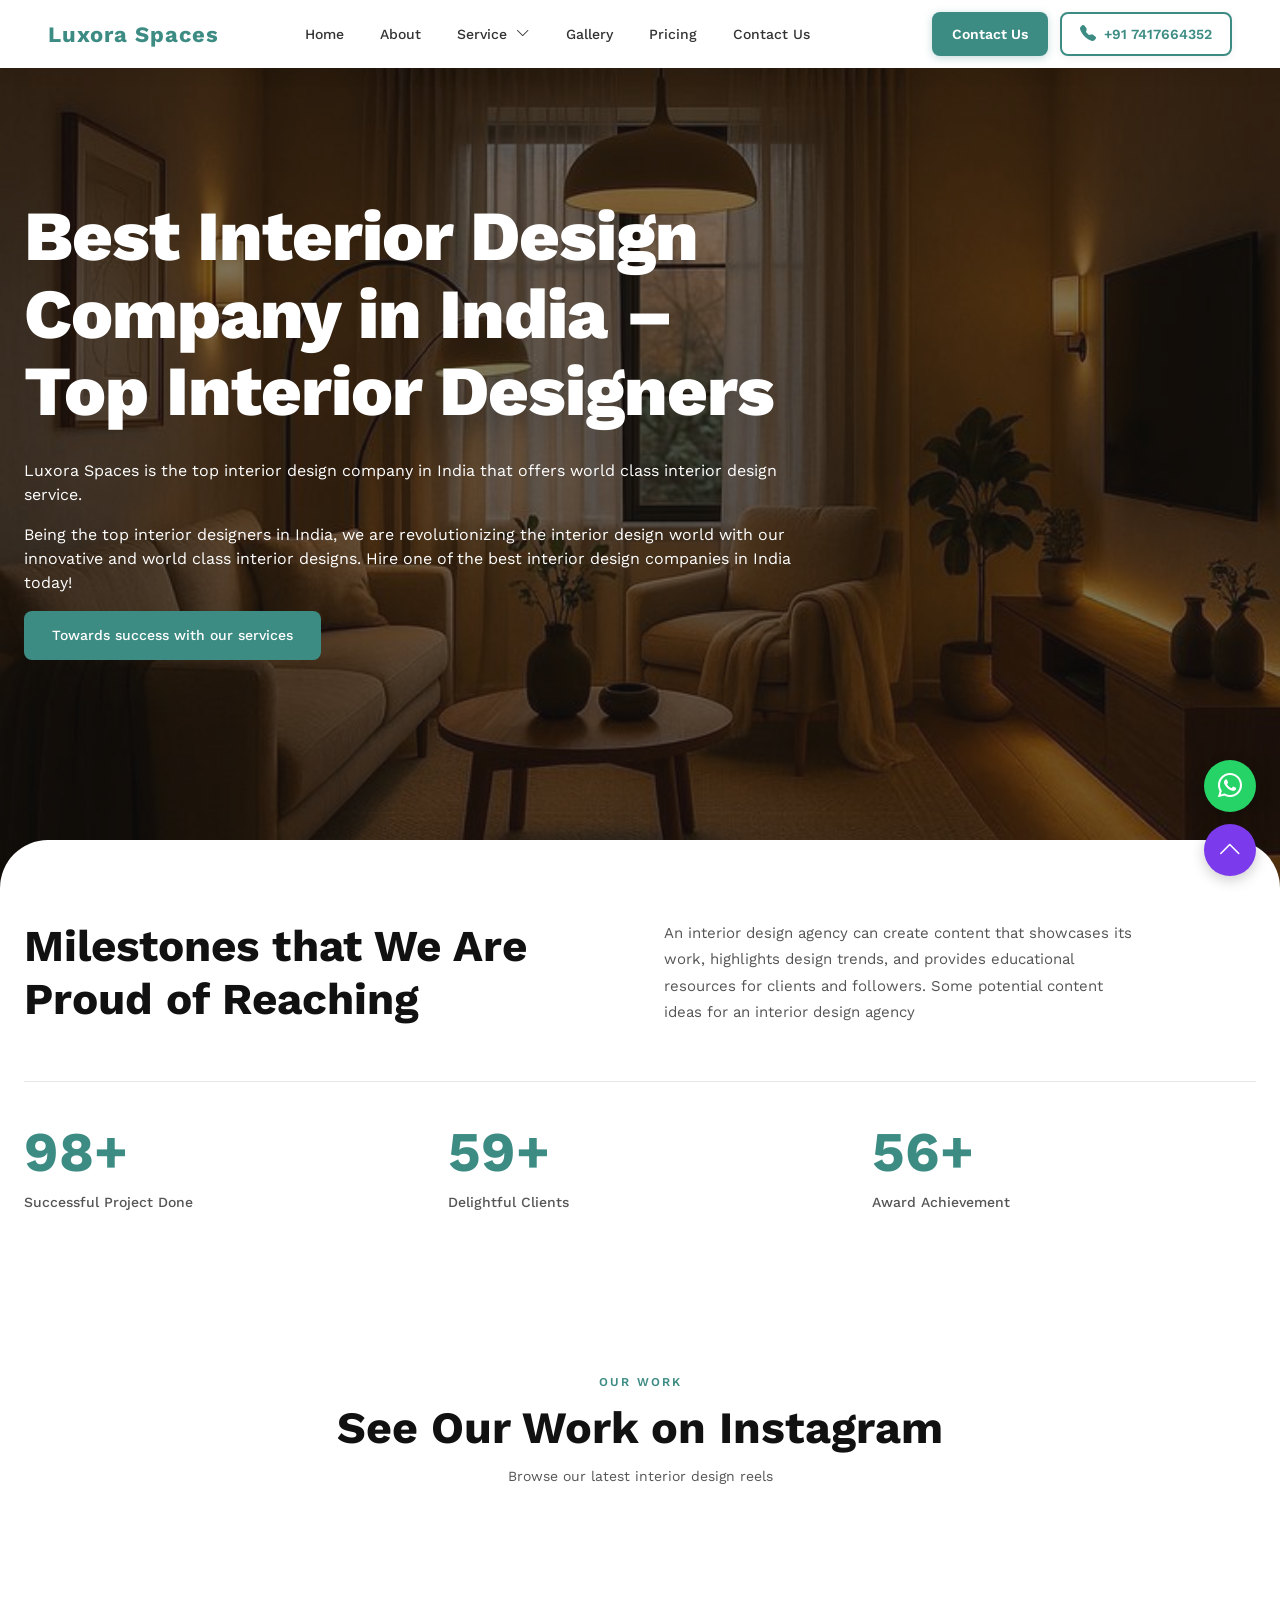
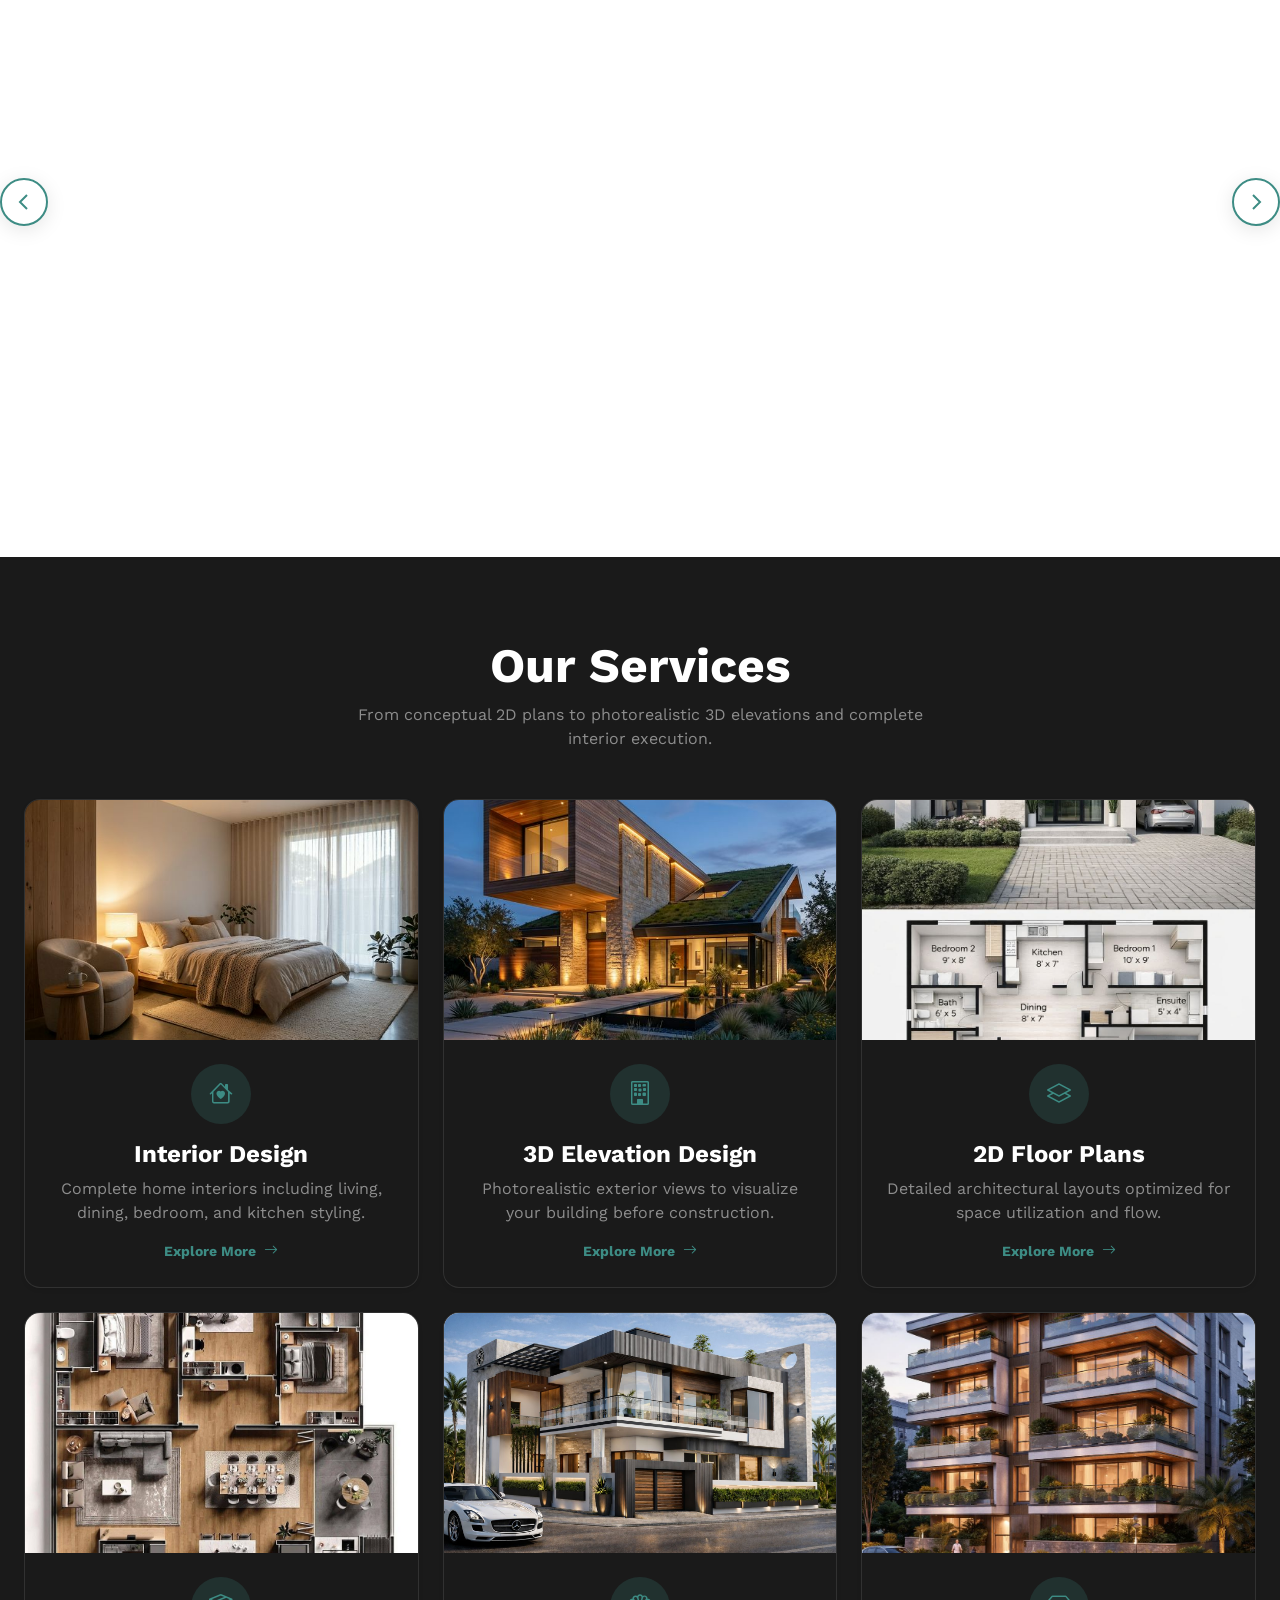
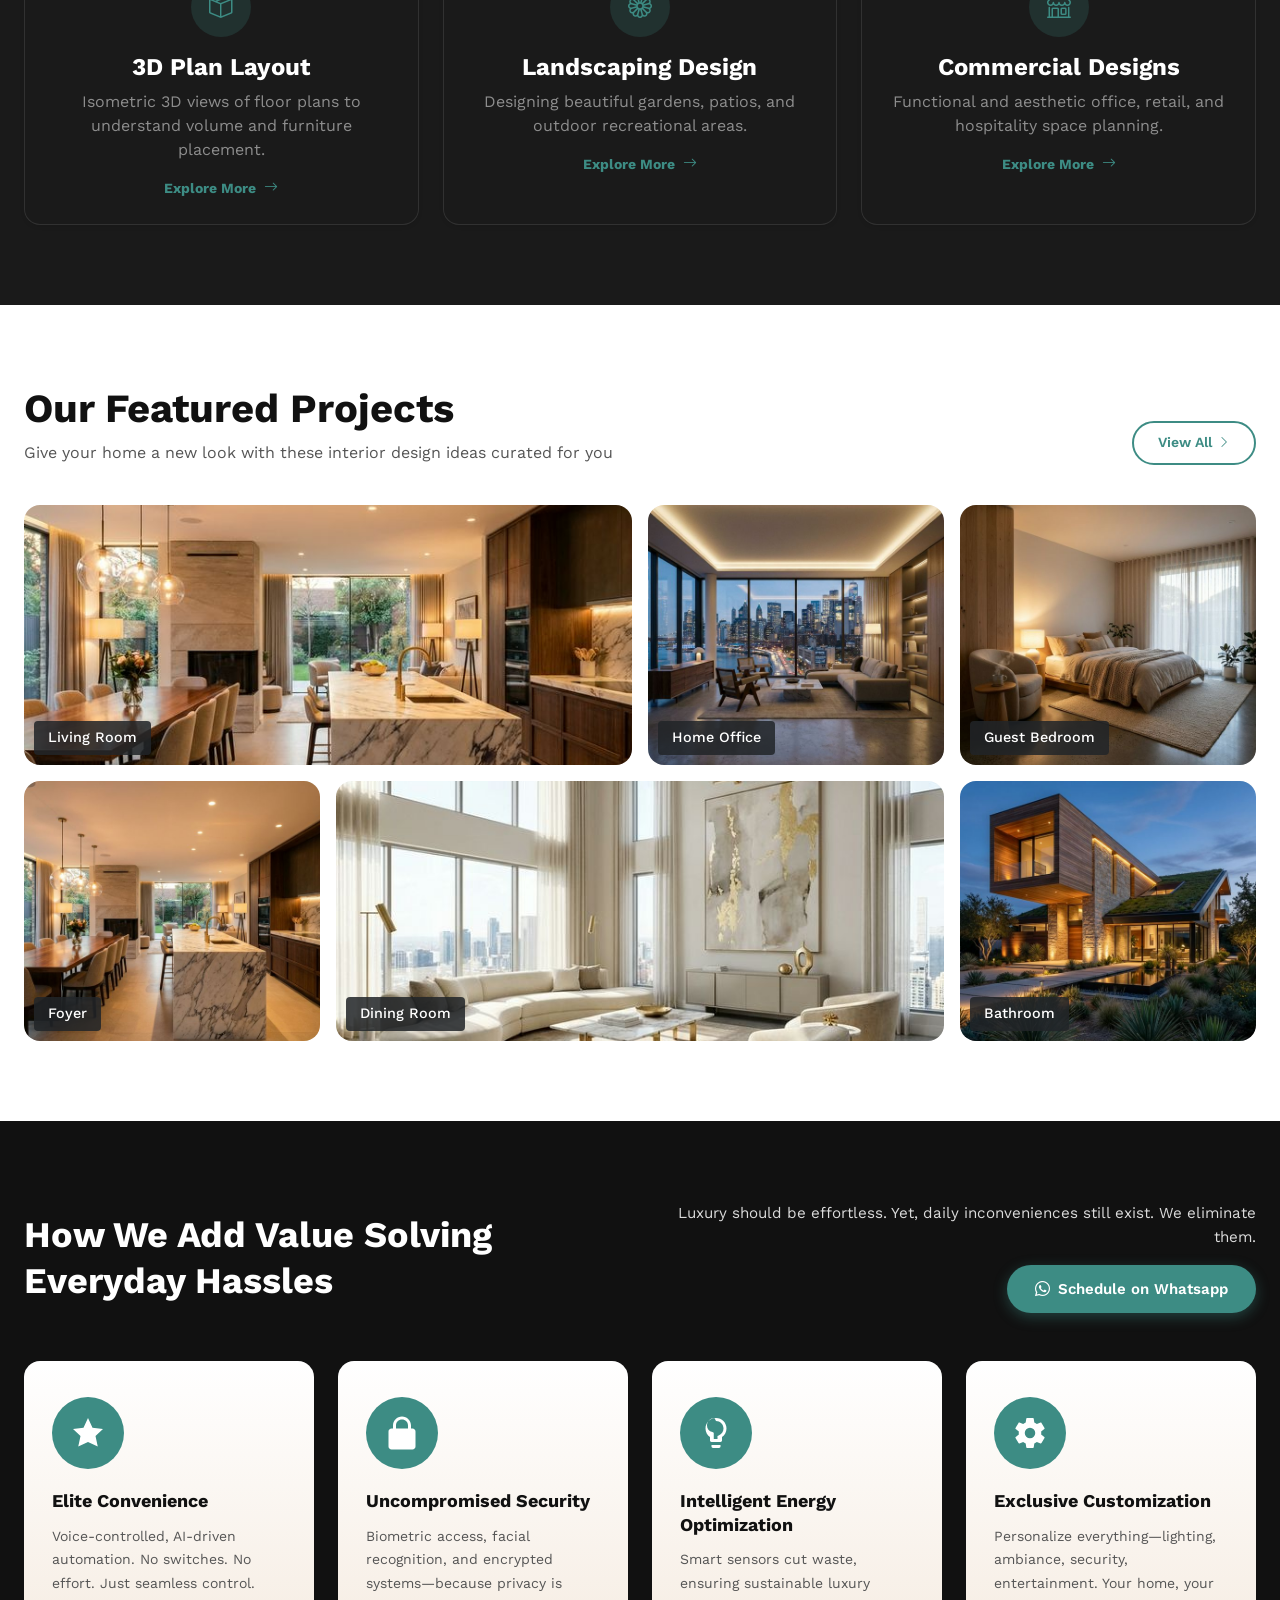
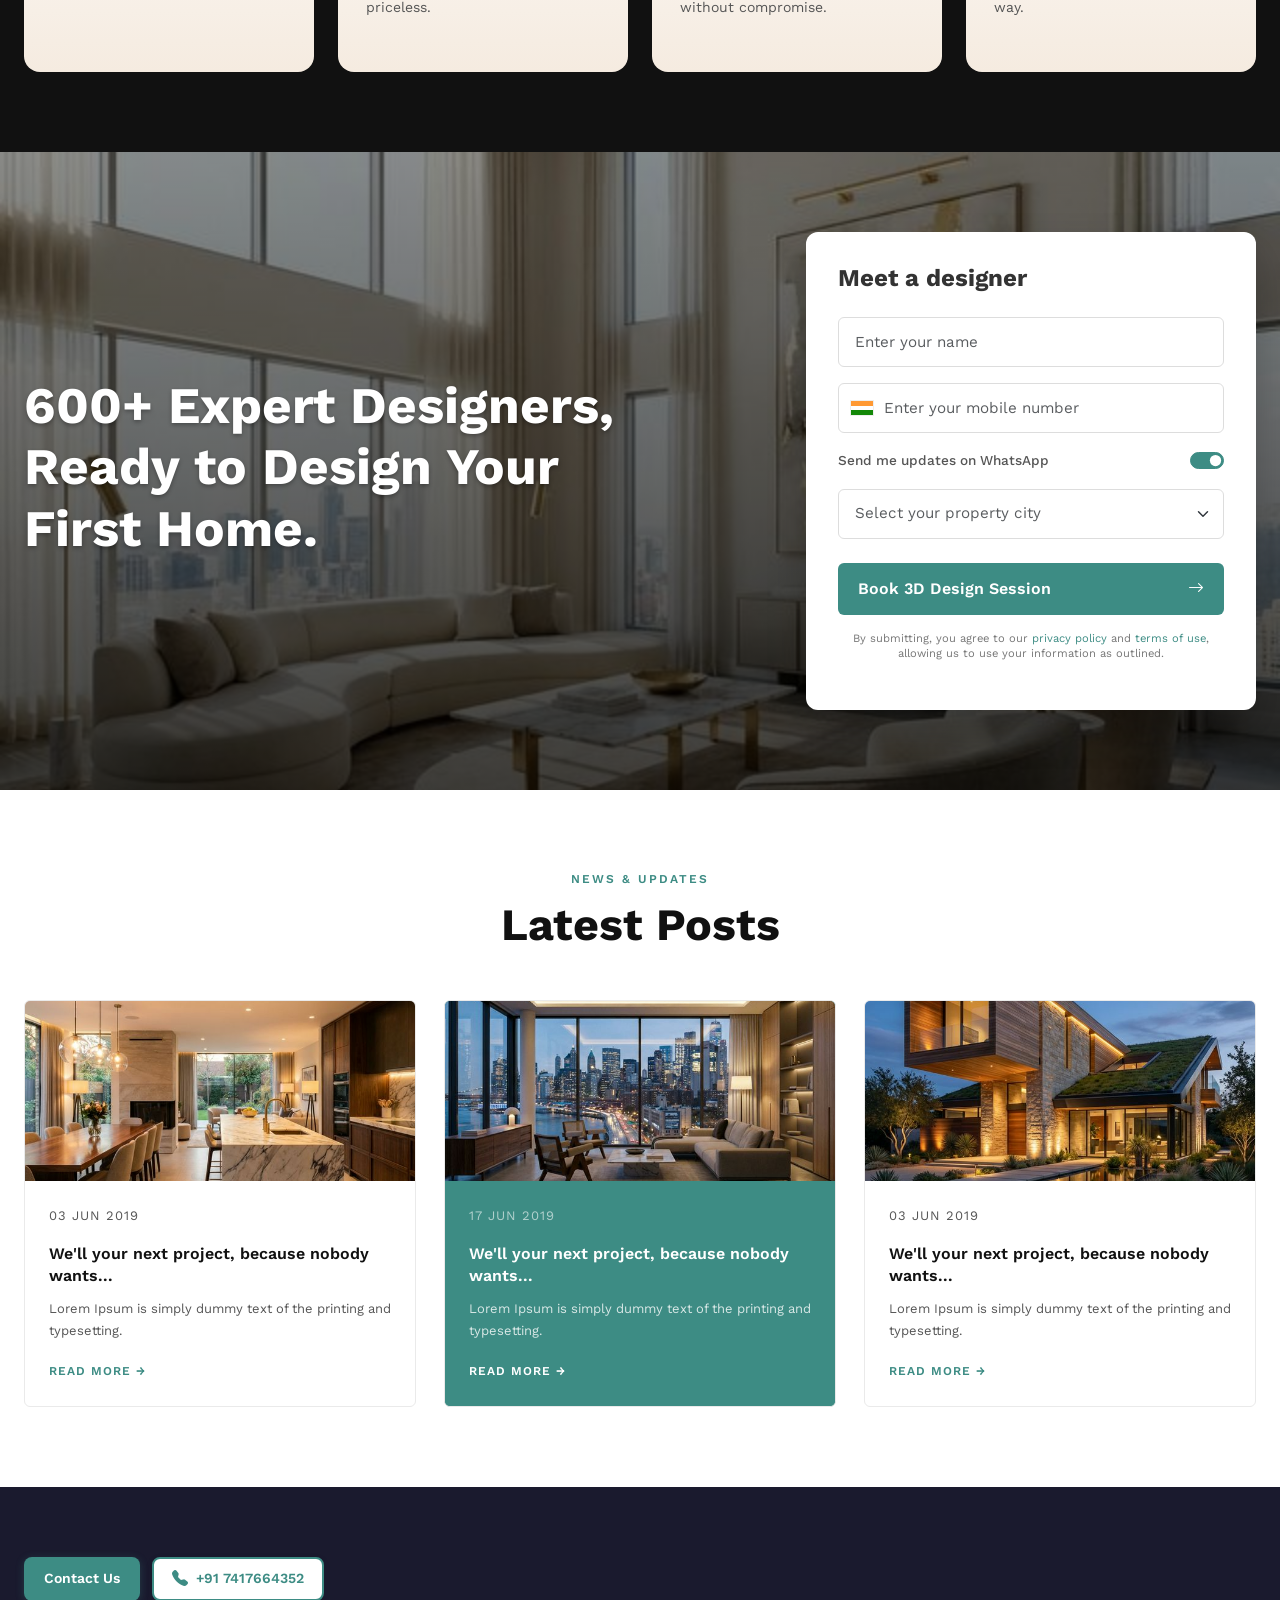
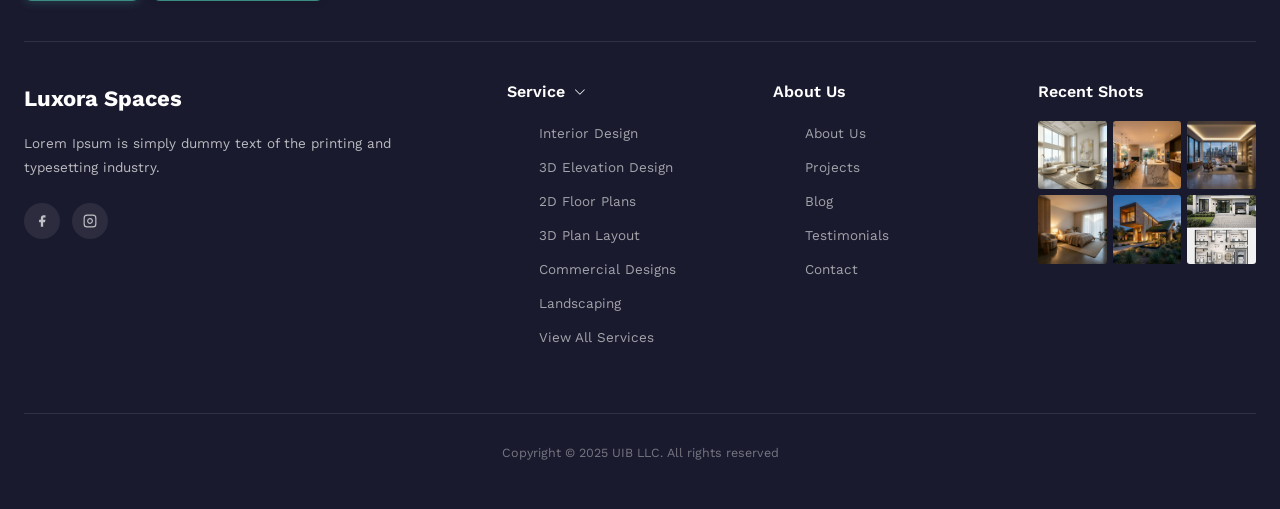
==== commit 1311685a: "updated" ====
--- a/index.html
+++ b/index.html
@@ -1665,7 +1665,7 @@
   <div class="hero-inner hero-inner-reference">
     <div class="hero-left">
       <h1>Best Interior Design Company in India – <br> Top Interior Designers</h1>
-      <p>Luxora Spaces is the top interior design company in India that offers world class interior design services.</p>
+      <p>Luxora Spaces is the top interior design company in India that offers world class interior design service.</p>
       <p>Being the top interior designers in India, we are revolutionizing the interior design world with our innovative and world class interior designs. Hire one of the best interior design companies in India today!</p>
       <a href="#contact" class="btn-hero-pill">Towards success with our services</a>
     </div>
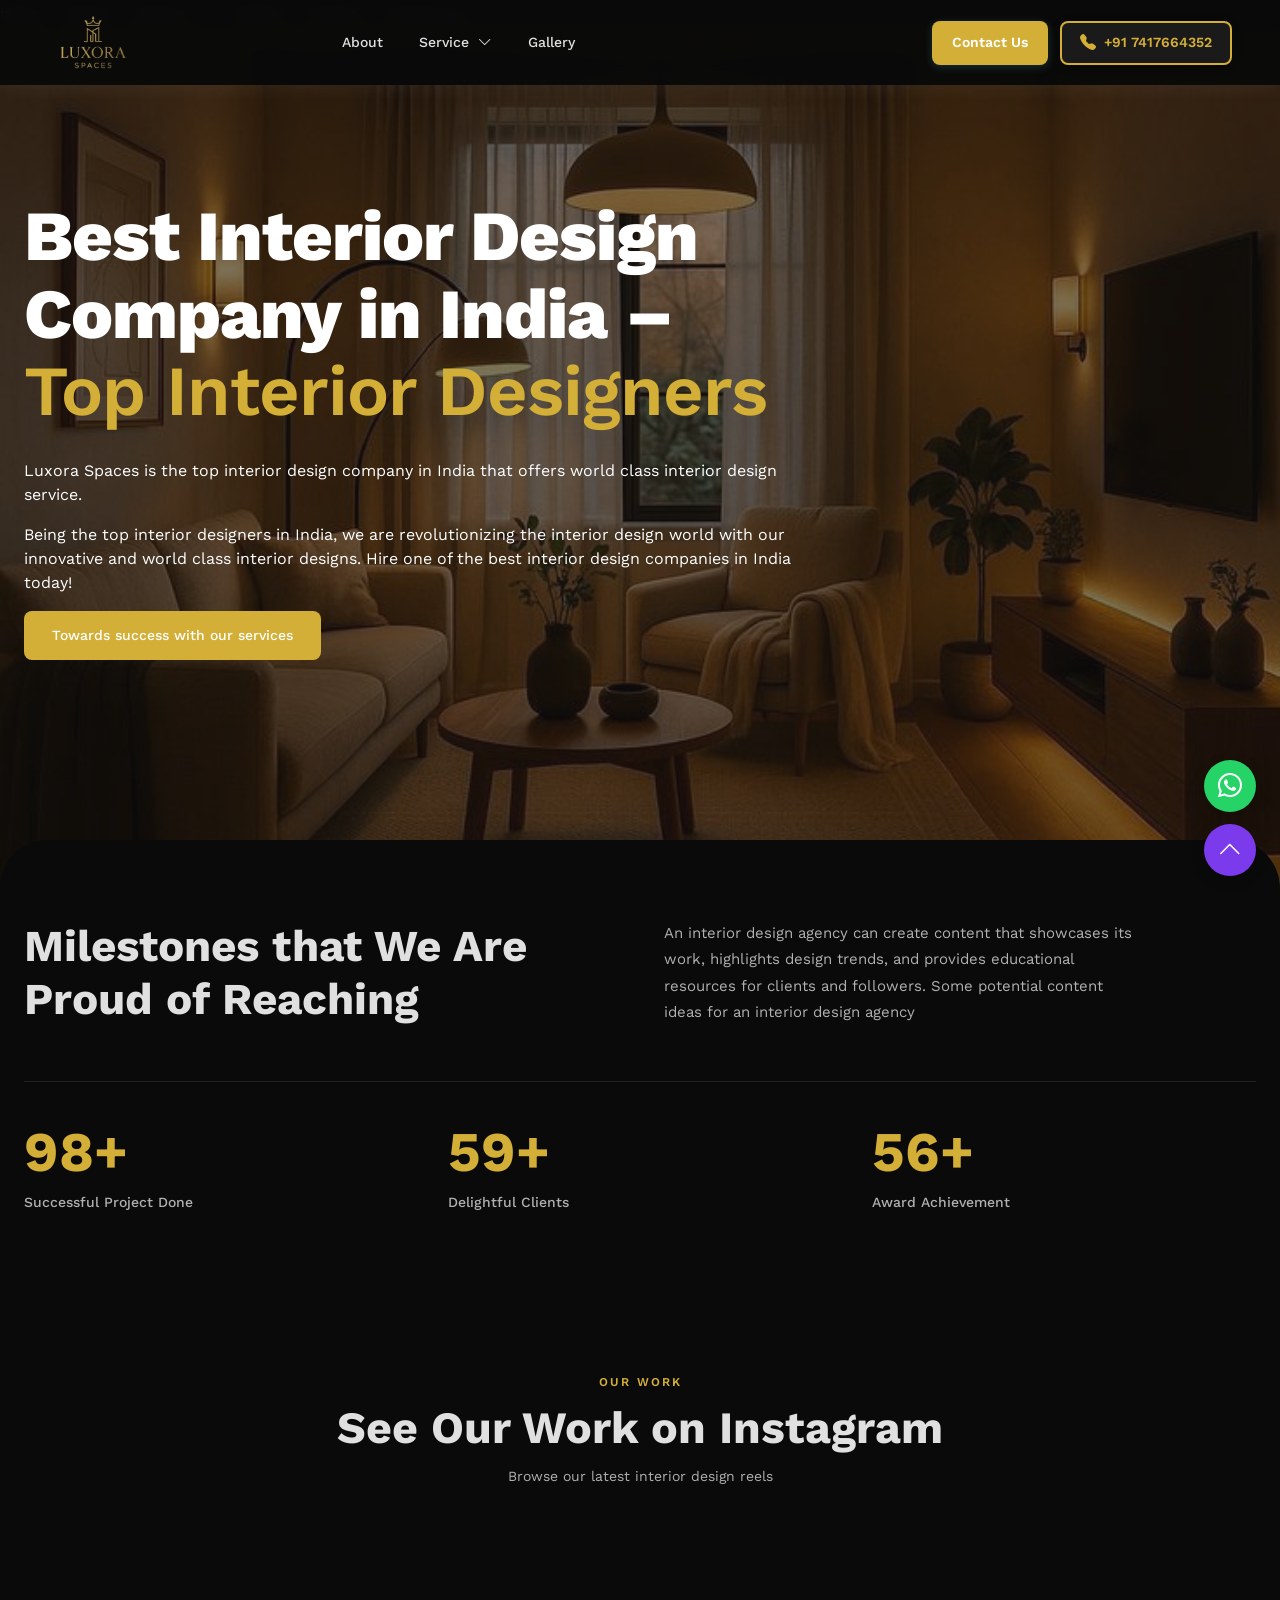
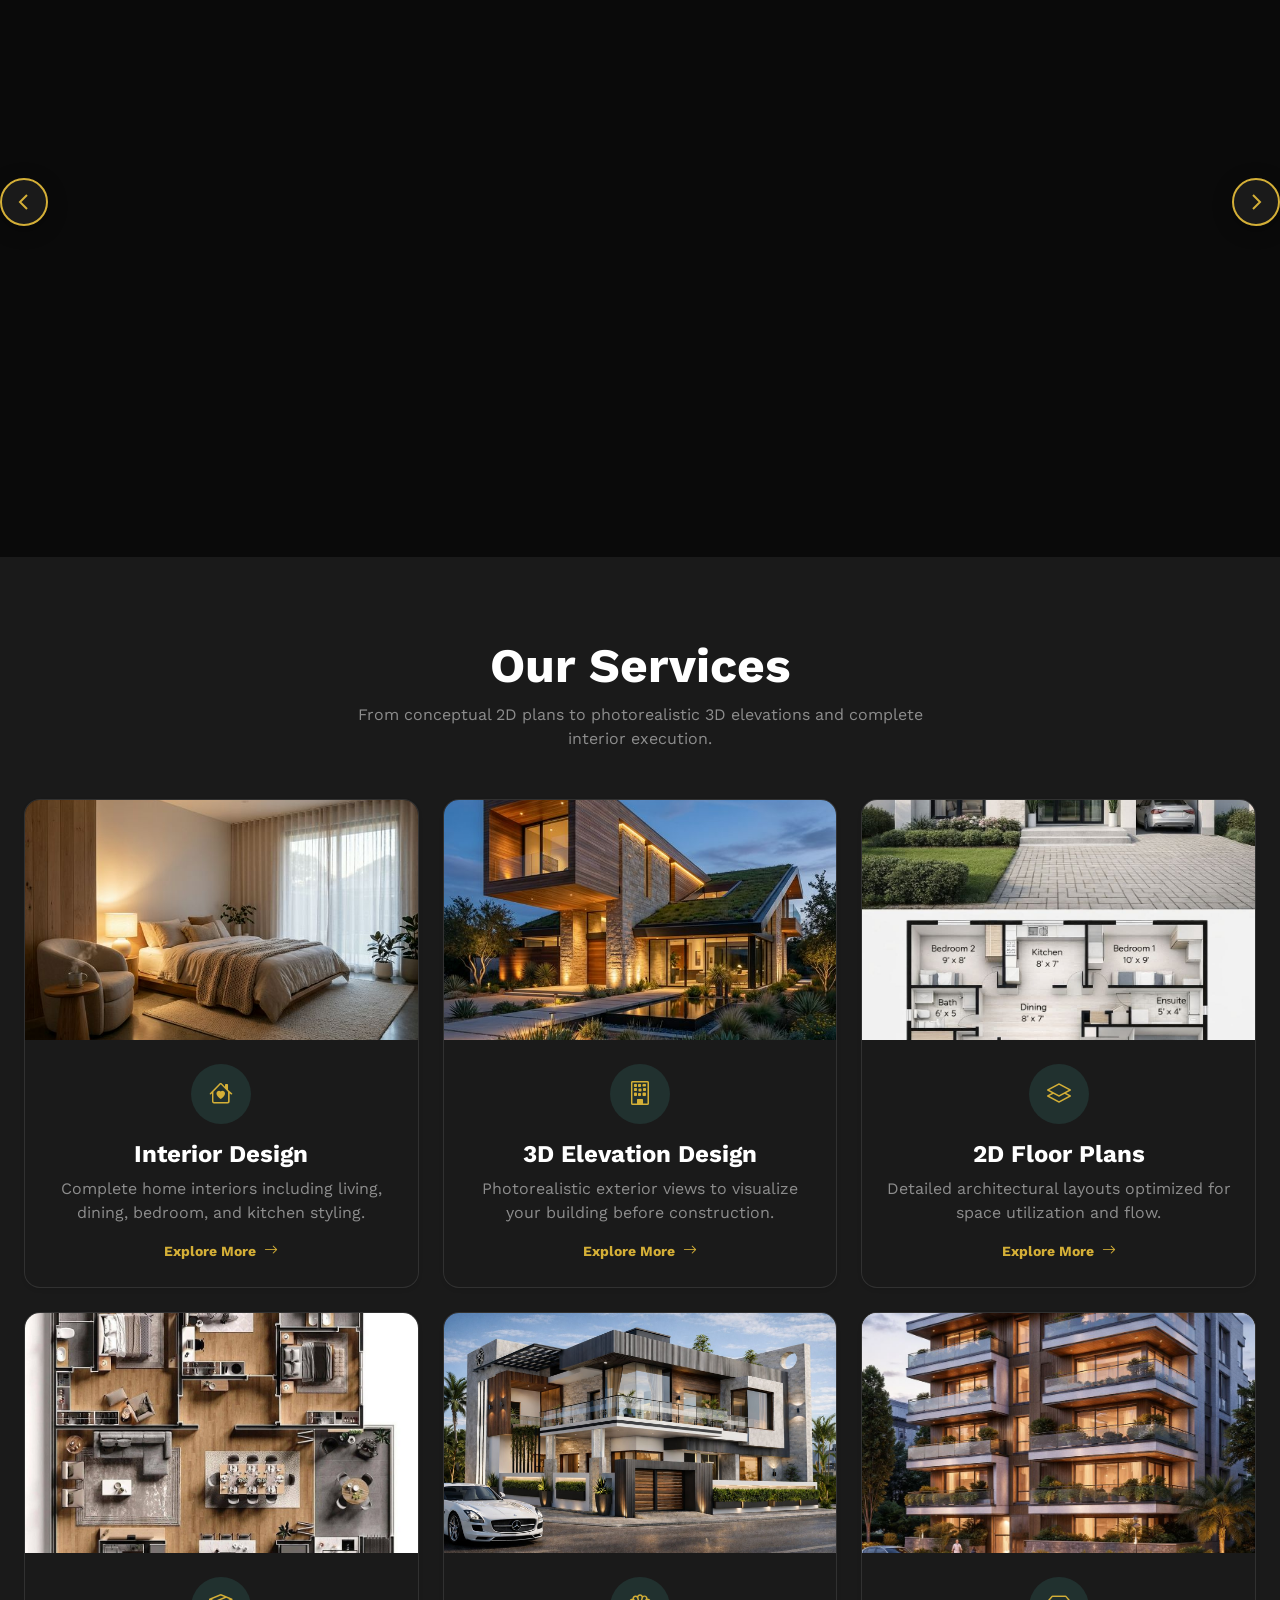
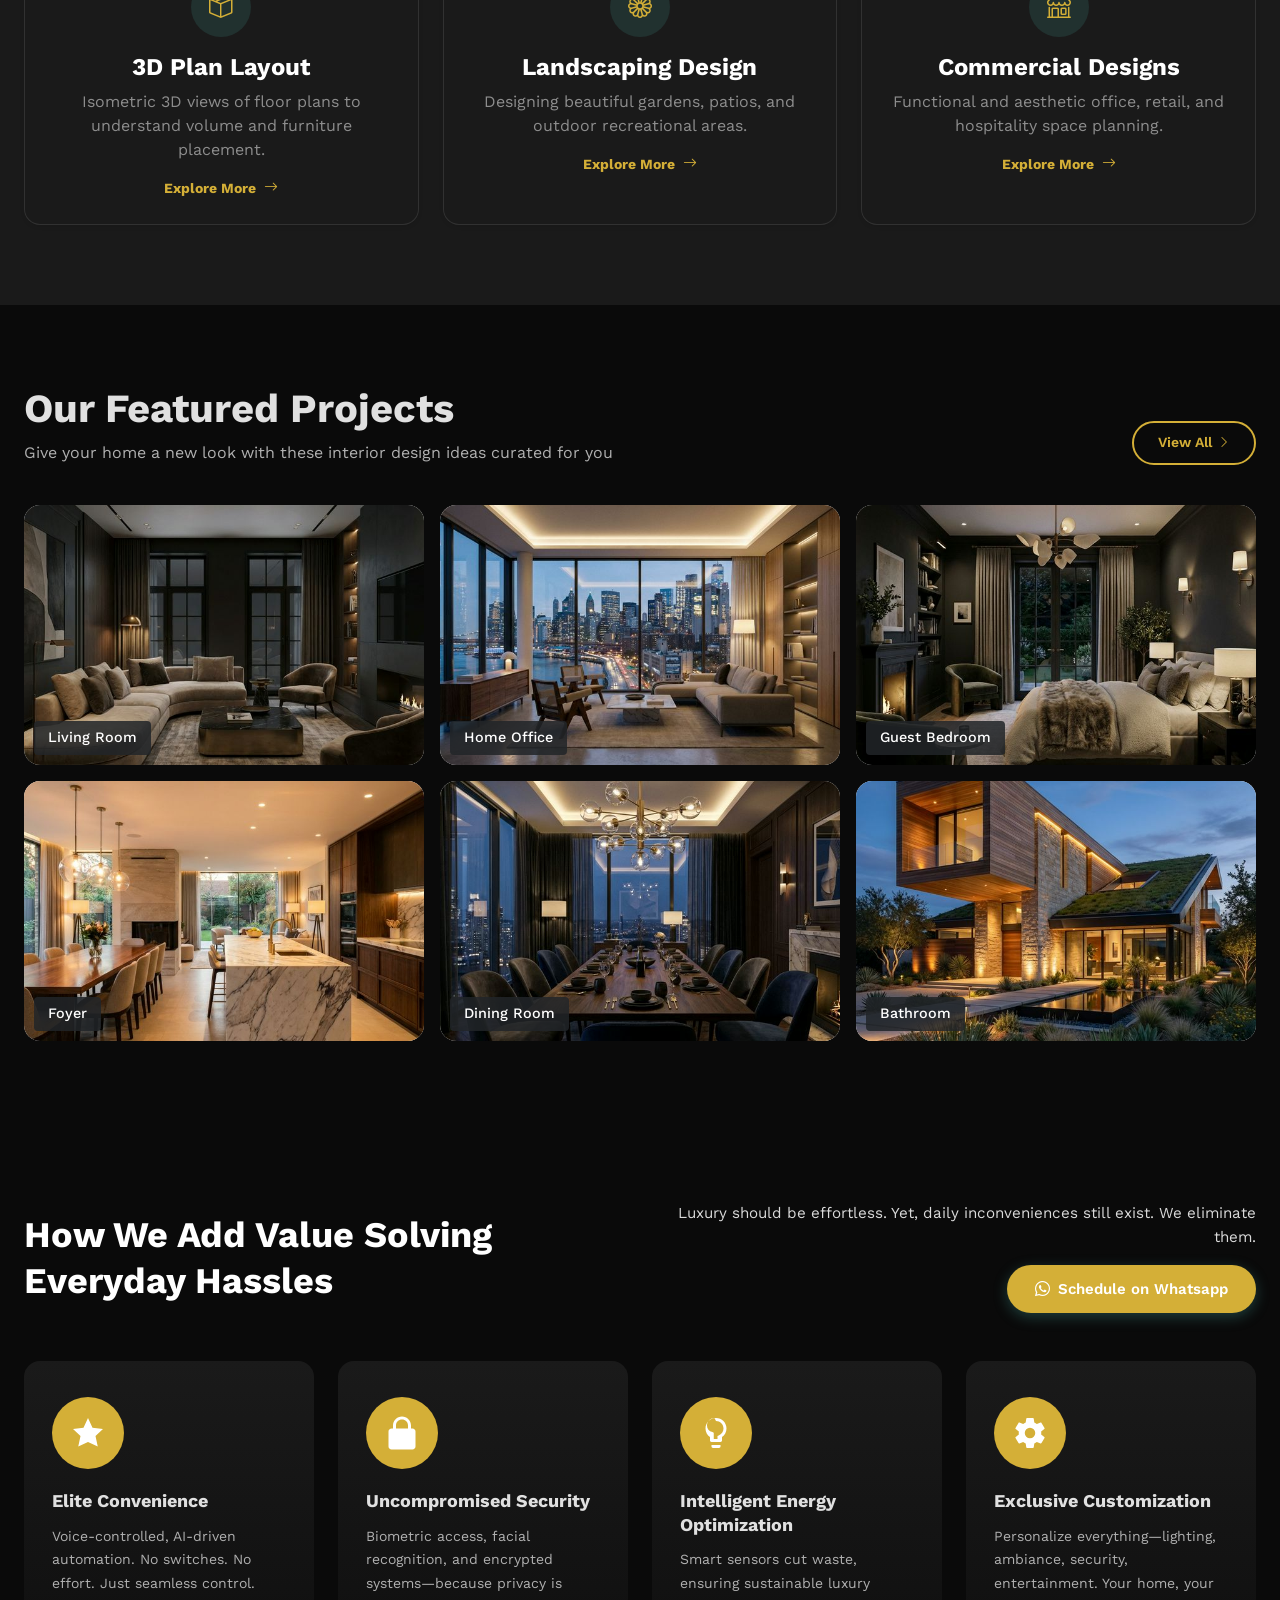
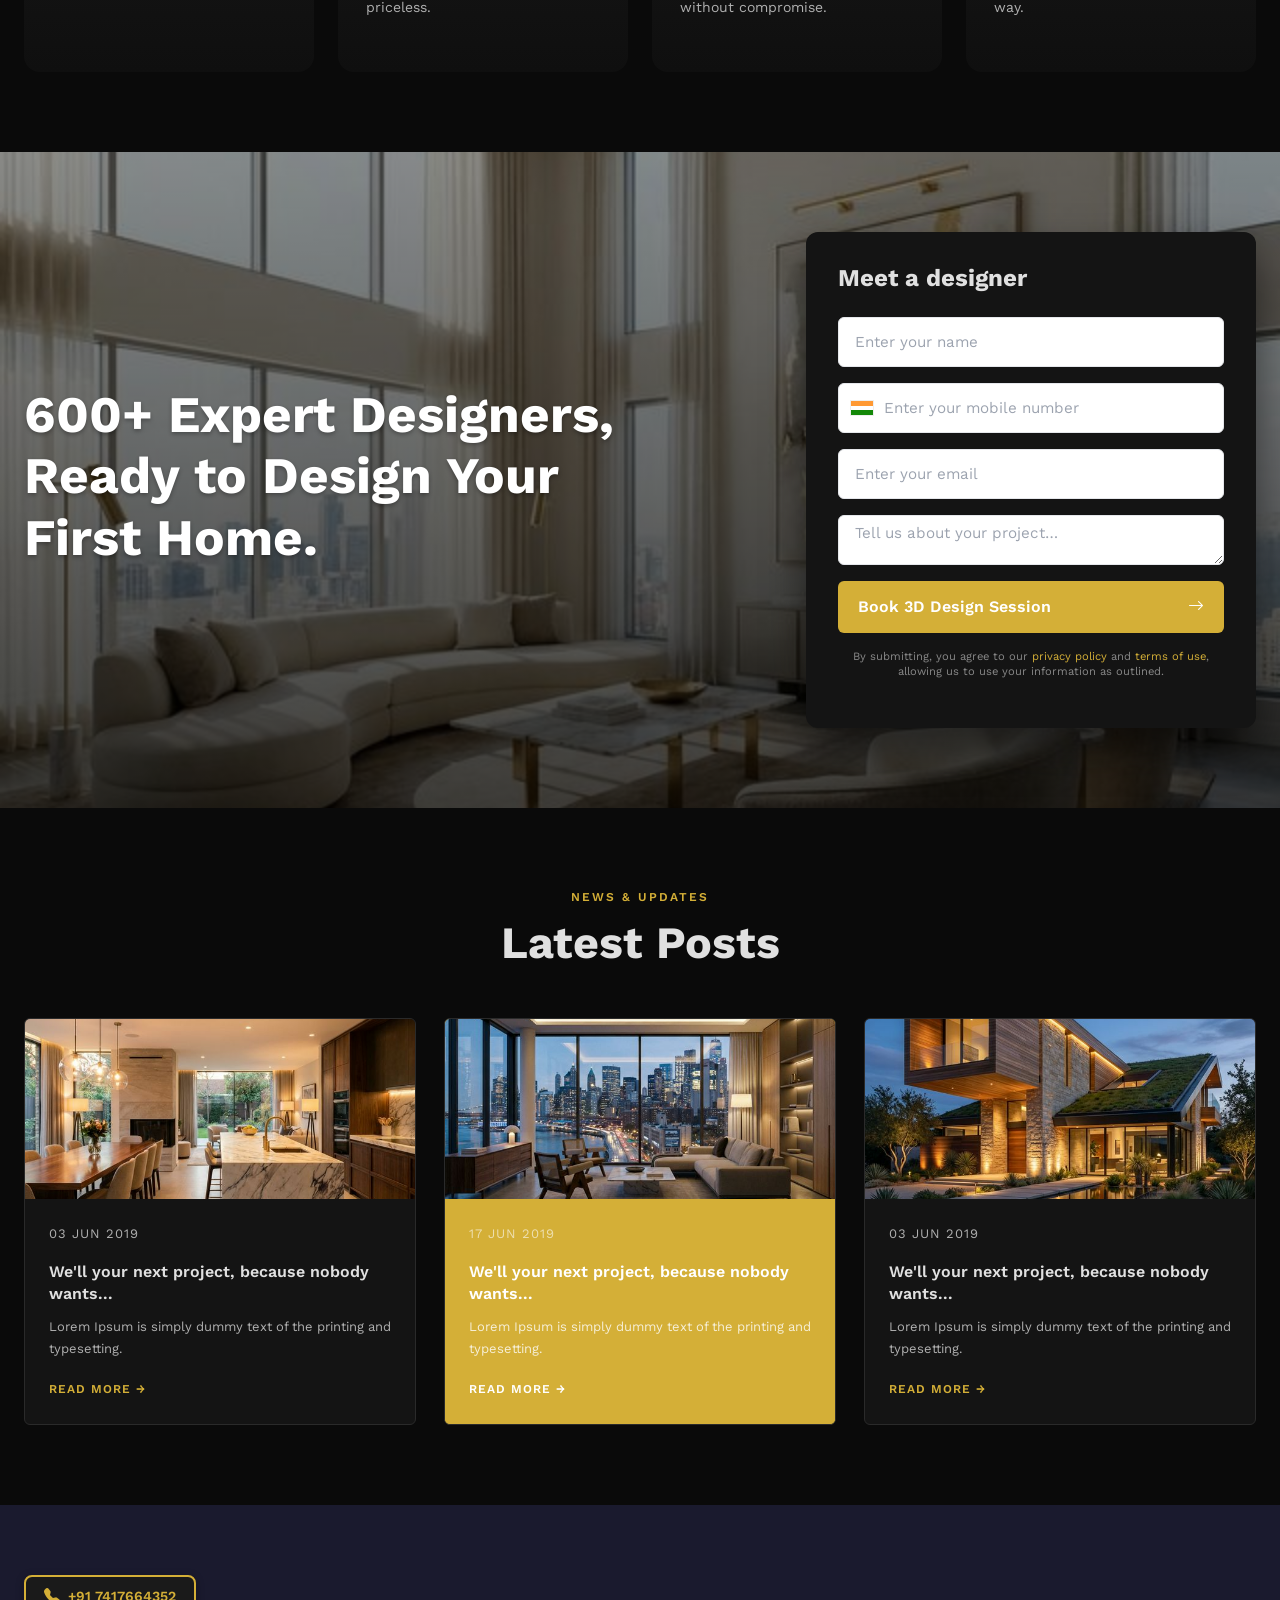
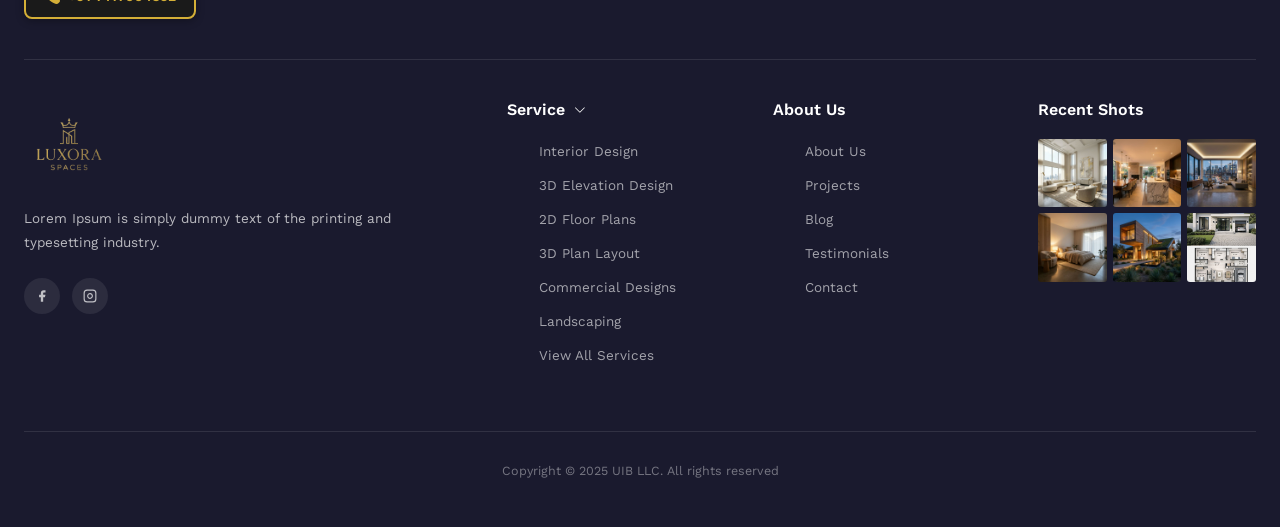
==== commit 48df87d5: "updated" ====
--- a/index.html
+++ b/index.html
@@ -3,7 +3,9 @@
 <head>
 <meta charset="UTF-8">
 <meta name="viewport" content="width=device-width, initial-scale=1.0">
+<meta name="description" content="Luxora Spaces is a premium interior design studio in India offering 2D floor plans, 3D elevations, plan layouts, commercial interiors, and landscaping services for modern homes and businesses.">
 <title>Interior Design - Design Your Space For Living</title>
+<link rel="icon" type="image/png" href="./assets/images/favicon.png">
 <link href="https://fonts.googleapis.com/css2?family=Work+Sans:wght@300;400;500;600;700;800;900&display=swap" rel="stylesheet">
 <link href="https://cdn.jsdelivr.net/npm/bootstrap@5.3.2/dist/css/bootstrap.min.css" rel="stylesheet">
 <link rel="stylesheet" href="https://cdn.jsdelivr.net/npm/bootstrap-icons@1.11.1/font/bootstrap-icons.css">
@@ -11,16 +13,18 @@
   *, *::before, *::after { margin: 0; padding: 0; box-sizing: border-box; }
 
   :root {
-    --teal: #3d8c84;
-    --teal-light: #4a9e96;
-    --dark: #111;
-    --text: #555;
-    --light-bg: #f7f9f8;
+    --teal: #d4af37;        /* primary gold */
+    --teal-light: #f1c453;  /* lighter gold */
+    --dark: #0a0a0a;
+    --text: #b0b0b0;
+    --light-bg: #1a1a1a;
     --peach: #f5cdb0;
     --mint: #c8e6e3;
     --white: #ffffff;
     --brown: #8B704E;
     --brown-dark: #756040;
+    --card-bg: #141414;
+    --border-color: #2a2a2a;
   }
 
   html { scroll-behavior: smooth; }
@@ -29,6 +33,7 @@
     font-family: 'Work Sans', sans-serif;
     color: var(--text);
     overflow-x: hidden;
+    background: #0a0a0a;
   }
 
   h2, h3 {
@@ -40,17 +45,17 @@
     position: fixed;
     top: 0; left: 0; right: 0;
     z-index: 1000;
-    background: rgba(255,255,255,0.97);
+    background: rgba(10,10,10,0.97);
     backdrop-filter: blur(10px);
-    box-shadow: 0 1px 20px rgba(0,0,0,0.08);
+    box-shadow: 0 1px 20px rgba(255,255,255,0.08);
     transition: all 0.3s;
   }
 
   /* Navbar overrides for Bootstrap */
   #navbar.navbar {
     padding: 0 24px;
-    height: 68px;
-    box-shadow: 0 1px 20px rgba(0,0,0,0.08);
+    height: 85px;
+    box-shadow: 0 1px 20px rgba(255,255,255,0.08);
     transition: box-shadow 0.3s;
   }
 
@@ -60,15 +65,23 @@
     font-weight: 700;
     color: var(--teal) !important;
     letter-spacing: 1px;
+    display: flex;
+    align-items: center;
+  }
+  .navbar-brand img {
+    max-width: 100%;
+    height: 40px;
+    width: auto;
   }
 
   #navbar .nav-link {
     font-size: 14px;
     font-weight: 500;
-    color: #333 !important;
+    color: #e0e0e0 !important;
     padding: 8px 0;
     margin: 0 18px;
     position: relative;
+    transition: color 0.3s ease;
   }
 
   #navbar .nav-link::after {
@@ -77,25 +90,32 @@
     bottom: 0; left: 0;
     width: 0; height: 2px;
     background: var(--teal);
-    transition: width 0.3s;
+    transition: width 0.3s ease;
   }
 
   #navbar .nav-link:hover,
-  #navbar .nav-link:focus { color: var(--teal) !important; }
-  #navbar .nav-link:hover::after { width: 100%; }
+  #navbar .nav-link:focus,
+  #navbar .nav-link.active { 
+    color: var(--teal) !important; 
+  }
+  #navbar .nav-link:hover::after,
+  #navbar .nav-link.active::after { 
+    width: 100%; 
+  }
 
   #navbar .dropdown-menu {
     border: none;
-    box-shadow: 0 8px 30px rgba(0,0,0,0.12);
+    box-shadow: 0 8px 30px rgba(0,0,0,0.5);
     border-radius: 8px;
     padding: 8px 0;
     margin-top: 4px;
+    background: #1a1a1a;
   }
 
   #navbar .dropdown-item {
     font-size: 14px;
     padding: 10px 20px;
-    color: #333;
+    color: #e0e0e0;
   }
 
   #navbar .dropdown-item:hover {
@@ -149,11 +169,11 @@
 
   .nav-btn-phone {
     gap: 8px;
-    background: #fff;
+    background: #1a1a1a;
     color: var(--teal);
     border: 2px solid var(--teal);
     padding: 0 18px;
-    box-shadow: 0 2px 8px rgba(0, 0, 0, 0.06);
+    box-shadow: 0 2px 8px rgba(0, 0, 0, 0.3);
   }
 
   .nav-btn-phone:hover {
@@ -173,14 +193,15 @@
     align-items: center;
     gap: 5px;
     padding: 8px;
-    border: 1px solid rgba(0,0,0,0.15);
+    border: 1px solid rgba(255,255,255,0.2);
     border-radius: 8px;
+    background: transparent;
   }
   #navbar .navbar-toggler-custom span {
     display: block;
     width: 22px;
     height: 2px;
-    background: #333;
+    background: #e0e0e0;
     border-radius: 2px;
     transition: all 0.3s;
   }
@@ -196,14 +217,14 @@
 
   @media (max-width: 991px) {
     #navbar .navbar-toggler-custom { display: flex; }
-    #navbar.navbar { background: #fff !important; }
+    #navbar.navbar { background: #0a0a0a !important; }
     #navbar .navbar-collapse {
       position: fixed;
       top: 68px;
       left: 0;
       right: 0;
       bottom: 0;
-      background: #fff !important;
+      background: #0a0a0a !important;
       margin: 0;
       padding: 24px;
       border-radius: 16px 16px 0 0;
@@ -355,6 +376,10 @@
     letter-spacing: -1px;
     margin-bottom: 28px;
   }
+  .hero-left h1 span {
+    color: var(--teal);
+    font-weight: 600;
+  }
 
   .btn-hero-pill {
     display: inline-flex;
@@ -413,9 +438,9 @@
     position: relative;
     padding: 80px 24px 80px;
     margin-top: -60px;
-    background: #fff;
+    background: #0a0a0a;
     border-radius: 48px 48px 0 0;
-    color: #111;
+    color: #e0e0e0;
     z-index: 2;
   }
 
@@ -433,7 +458,7 @@
     gap: 48px;
     align-items: start;
     margin-bottom: 40px;
-    border-bottom: 1px solid rgba(0,0,0,0.1);
+    border-bottom: 1px solid rgba(255,255,255,0.1);
     padding-bottom: 40px;
   }
 
@@ -442,14 +467,14 @@
     font-size: clamp(28px, 4vw, 44px);
     font-weight: 700;
     line-height: 1.2;
-    color: #111;
+    color: #e0e0e0;
     max-width: 555px;
   }
 
   .milestones-desc {
     font-size: 15px;
     line-height: 1.75;
-    color: #555;
+    color: #b0b0b0;
     max-width: 480px;
   }
 
@@ -474,7 +499,7 @@
 
   .milestone-label {
     font-size: 14px;
-    color: #555;
+    color: #b0b0b0;
     font-weight: 500;
   }
 
@@ -549,12 +574,12 @@
     font-family: 'Work Sans', sans-serif;
     font-size: clamp(26px, 3.5vw, 50px);
     font-weight: 700;
-    color: #111;
+    color: #e0e0e0;
     line-height: 1.2;
   }
 
   /* ===== ABOUT / STATS ===== */
-  .about { background: #fff; }
+  .about { background: #0a0a0a; }
 
   .about-grid {
     display: grid;
@@ -580,7 +605,7 @@
     font-family: 'Work Sans', sans-serif;
     font-size: 36px;
     font-weight: 700;
-    color: #111;
+    color: #e0e0e0;
     line-height: 1;
   }
 
@@ -612,8 +637,8 @@
     position: absolute;
     bottom: -30px;
     left: 0;
-    border: 6px solid #fff;
-    box-shadow: 0 10px 40px rgba(0,0,0,0.15);
+    border: 6px solid #0a0a0a;
+    box-shadow: 0 10px 40px rgba(0,0,0,0.5);
   }
 
   /* Decorative block behind images */
@@ -662,7 +687,7 @@
     font-family: 'Work Sans', sans-serif;
     font-size: clamp(24px, 3vw, 36px);
     font-weight: 700;
-    color: #111;
+    color: #e0e0e0;
     line-height: 1.3;
     margin-bottom: 20px;
   }
@@ -744,7 +769,7 @@
 
   /* ===== OUR WORK (Instagram Reels Carousel) ===== */
   .our-work {
-    background: #fff;
+    background: #0a0a0a;
     overflow: hidden;
   }
 
@@ -811,7 +836,7 @@
     width: 48px;
     height: 48px;
     border-radius: 50%;
-    background: #fff;
+    background: #1a1a1a;
     border: 2px solid var(--teal);
     color: var(--teal);
     display: flex;
@@ -820,7 +845,7 @@
     cursor: pointer;
     z-index: 10;
     transition: all 0.3s;
-    box-shadow: 0 4px 20px rgba(0,0,0,0.1);
+    box-shadow: 0 4px 20px rgba(0,0,0,0.3);
   }
 
   .carousel-nav:hover {
@@ -840,13 +865,14 @@
     .reels-carousel-wrap { padding: 0 40px; }
     .reel-item { flex: 0 0 240px; min-height: 355px; }
     .reel-video-wrap { height: 355px; max-width: 240px; }
-    .reel-item iframe { width: 240px; height: 520px; transform: translateY(-72px); }
+    .reel-item iframe { width: 354px; height: 520px; transform: translateY(-72px); }
     .carousel-nav { width: 40px; height: 40px; }
   }
 
   /* ===== PROJECTS (Inspiration-style grid) ===== */
   .projects {
     padding: 80px 0;
+    background: #0a0a0a;
   }
 
   .projects-header {
@@ -859,7 +885,7 @@
   }
 
   .projects-header h2 {
-    color: #111;
+    color: #e0e0e0;
     font-size: clamp(1.75rem, 4vw, 2.5rem);
     font-weight: 700;
     margin-bottom: 8px;
@@ -990,7 +1016,7 @@
   .value-card {
     padding: 36px 28px;
     border-radius: 16px;
-    background: linear-gradient(180deg, #fff 0%, #f5ebe0 100%);
+    background: linear-gradient(180deg, #1a1a1a 0%, #0f0f0f 100%);
     position: relative;
     transition: all 0.3s;
     text-align: center;
@@ -1023,7 +1049,7 @@
     font-family: 'Work Sans', sans-serif;
     font-size: 18px;
     font-weight: 700;
-    color: #111;
+    color: #e0e0e0;
     margin-bottom: 12px;
     line-height: 1.3;
     text-align: start;
@@ -1067,7 +1093,7 @@
   .testimonial-name {
     font-weight: 600;
     font-size: 14px;
-    color: #1a1a2e;
+    color: #e0e0e0;
   }
 
   .testimonial-content {
@@ -1095,7 +1121,7 @@
   .stars { color: #f4b400; font-size: 16px; letter-spacing: 2px; }
 
   /* ===== BLOG ===== */
-  .blog { background: #fff; }
+  .blog { background: #0a0a0a; }
 
   .blog h2.section-title { text-align: center; margin-bottom: 48px; }
 
@@ -1109,8 +1135,8 @@
     border-radius: 6px;
     overflow: hidden;
     transition: all 0.3s;
-    background: #fff;
-    border: 1px solid #eaeaea;
+    background: #141414;
+    border: 1px solid #2a2a2a;
   }
 
   .blog-card:hover { box-shadow: 0 12px 40px rgba(0,0,0,0.1); transform: translateY(-4px); }
@@ -1140,7 +1166,7 @@
   .blog-card h3 {
     font-family: 'Work Sans', sans-serif;
     font-size: 16px;
-    color: #111;
+    color: #e0e0e0;
     line-height: 1.4;
     margin-bottom: 10px;
     font-weight: 600;
@@ -1228,12 +1254,12 @@
     top: 100%;
     left: 0;
     margin-top: 8px;
-    background: #252540;
+    background: #1a1a1a;
     border-radius: 8px;
     padding: 12px 0;
     min-width: 200px;
     list-style: none;
-    box-shadow: 0 8px 24px rgba(0,0,0,0.3);
+    box-shadow: 0 8px 24px rgba(0,0,0,0.5);
     opacity: 0;
     visibility: hidden;
     transform: translateY(-8px);
@@ -1392,10 +1418,10 @@
   }
 
   .contact-form-card {
-    background: #fff;
+    background: #141414;
     padding: 2rem;
     border-radius: 12px;
-    box-shadow: 0 20px 40px rgba(0, 0, 0, 0.2);
+    box-shadow: 0 20px 40px rgba(0, 0, 0, 0.5);
     max-width: 450px;
     margin-left: auto;
   }
@@ -1404,22 +1430,28 @@
     font-family: 'Work Sans', sans-serif;
     font-size: 1.5rem;
     font-weight: 700;
-    color: #333;
+    color: #e0e0e0;
     margin-bottom: 1.5rem;
   }
 
   .contact-form-input {
     height: 50px;
     border-radius: 6px;
-    border: 1px solid #ddd;
+    border: 1px solid #e5e7eb;
+    background: #ffffff;
+    color: #111827;
     padding-left: 1rem;
     margin-bottom: 1rem;
     font-size: 0.95rem;
   }
 
+  .contact-form-input::placeholder {
+    color: #9ca3af;
+  }
+
   .contact-form-input:focus {
     border-color: var(--teal);
-    box-shadow: 0 0 0 2px rgba(61, 140, 132, 0.2);
+    box-shadow: 0 0 0 2px rgba(212, 175, 55, 0.25);
     outline: none;
   }
 
@@ -1451,7 +1483,7 @@
     justify-content: space-between;
     margin-bottom: 1rem;
     font-size: 0.85rem;
-    color: #555;
+    color: #b0b0b0;
     font-weight: 500;
   }
 
@@ -1490,7 +1522,7 @@
 
   .privacy-text {
     font-size: 0.7rem;
-    color: #777;
+    color: #888;
     margin-top: 1rem;
     line-height: 1.4;
   }
@@ -1618,16 +1650,17 @@
 </head>
 <body>
 <!-- NAVBAR -->
-<nav id="navbar" class="navbar navbar-expand-lg navbar-light bg-white fixed-top">
+<nav id="navbar" class="navbar navbar-expand-lg navbar-dark fixed-top">
   <div class="container">
-    <a class="navbar-brand" href="#">Luxora Spaces</a>
+    <a class="navbar-brand" href="/">
+      <img src="./assets/images/logo.png" alt="Luxora Spaces" style="height: 90px; width: auto;">
+    </a>
     <button class="navbar-toggler navbar-toggler-custom" type="button" data-bs-toggle="collapse" data-bs-target="#navbarNav" aria-controls="navbarNav" aria-expanded="false" aria-label="Toggle navigation">
       <span></span><span></span><span></span>
     </button>
     <div class="collapse navbar-collapse" id="navbarNav">
       <ul class="navbar-nav align-items-lg-center m-auto">
-        <li class="nav-item"><a class="nav-link" href="#">Home</a></li>
-        <li class="nav-item"><a class="nav-link" href="#about">About</a></li>
+        <li class="nav-item"><a class="nav-link" href="about.html">About</a></li>
         <li class="nav-item dropdown">
           <a class="nav-link dropdown-toggle" href="#" id="serviceDropdown" role="button" data-bs-toggle="dropdown" aria-expanded="false">Service <i class="bi bi-chevron-down ms-1"></i></a>
           <ul class="dropdown-menu" aria-labelledby="serviceDropdown">
@@ -1637,16 +1670,12 @@
             <li><a class="dropdown-item" href="service-3d-plan-layout.html">3D Plan Layout</a></li>
             <li><a class="dropdown-item" href="service-commercial.html">Commercial Designs</a></li>
             <li><a class="dropdown-item" href="service-landscaping.html">Landscaping</a></li>
-            <li><hr class="dropdown-divider"></li>
-            <li><a class="dropdown-item" href="#services">View All Services</a></li>
           </ul>
         </li>
         <li class="nav-item"><a class="nav-link" href="#projects">Gallery</a></li>
-        <li class="nav-item"><a class="nav-link" href="#">Pricing</a></li>
-        <li class="nav-item"><a class="nav-link" href="#contact">Contact Us</a></li>
       </ul>
       <div class="nav-actions d-flex ms-lg-auto">
-        <a href="#contact" class="nav-btn-contact">Contact Us</a>
+        <a href="contact.html" class="nav-btn-contact">Contact Us</a>
         <a href="tel:+917417664352" class="nav-btn-phone"><i class="bi bi-telephone-fill"></i> +91 7417664352</a>
       </div>
     </div>
@@ -1664,7 +1693,7 @@
   </div>
   <div class="hero-inner hero-inner-reference">
     <div class="hero-left">
-      <h1>Best Interior Design Company in India – <br> Top Interior Designers</h1>
+      <h1>Best Interior Design Company in India – <br> <span>Top Interior Designers</span></h1>
       <p>Luxora Spaces is the top interior design company in India that offers world class interior design service.</p>
       <p>Being the top interior designers in India, we are revolutionizing the interior design world with our innovative and world class interior designs. Hire one of the best interior design companies in India today!</p>
       <a href="#contact" class="btn-hero-pill">Towards success with our services</a>
@@ -1909,46 +1938,46 @@
           <h2>Our Featured Projects</h2>
           <p>Give your home a new look with these interior design ideas curated for you</p>
         </div>
-        <a href="#" class="btn-inspiration">View All <i class="bi bi-chevron-right small"></i></a>
+        <a href="portfolio.html" class="btn-inspiration">View All <i class="bi bi-chevron-right small"></i></a>
       </div>
 
       <div class="row g-3">
         <!-- Row 1 -->
-        <div class="col-lg-6 col-md-12">
+        <div class="col-lg-4 col-md-6">
           <div class="inspiration-card card border-0 rounded-4 overflow-hidden position-relative fade-in">
-            <img src="assets/images/hero2.png" alt="Living Room" class="card-img w-100 object-fit-cover" style="height: 260px;">
+            <img src="assets/images/portfolio-living.png" alt="Living Room" class="card-img w-100 object-fit-cover" style="height: 260px;">
             <div class="inspiration-label">Living Room</div>
           </div>
         </div>
-        <div class="col-lg-3 col-md-6">
+        <div class="col-lg-4 col-md-6">
           <div class="inspiration-card card border-0 rounded-4 overflow-hidden position-relative fade-in">
             <img src="assets/images/hero3.png" alt="Home Office" class="card-img w-100 object-fit-cover" style="height: 260px;">
             <div class="inspiration-label">Home Office</div>
           </div>
         </div>
-        <div class="col-lg-3 col-md-6">
+        <div class="col-lg-4 col-md-6">
           <div class="inspiration-card card border-0 rounded-4 overflow-hidden position-relative fade-in">
-            <img src="assets/images/service1.png" alt="Guest Bedroom" class="card-img w-100 object-fit-cover" style="height: 260px;">
+            <img src="assets/images/portfolio-bedroom.png" alt="Guest Bedroom" class="card-img w-100 object-fit-cover" style="height: 260px;">
             <div class="inspiration-label">Guest Bedroom</div>
           </div>
         </div>
 
         <!-- Row 2 -->
-        <div class="col-lg-3 col-md-6">
+        <div class="col-lg-4 col-md-6">
           <div class="inspiration-card card border-0 rounded-4 overflow-hidden position-relative fade-in">
-            <img src="assets/images/hero2.png" alt="Foyer" class="card-img w-100 object-fit-cover" style="height: 260px;">
+            <img src="assets/images/hero2.png" alt="Modern Foyer" class="card-img w-100 object-fit-cover" style="height: 260px;">
             <div class="inspiration-label">Foyer</div>
           </div>
         </div>
-        <div class="col-lg-6 col-md-12">
+        <div class="col-lg-4 col-md-6">
           <div class="inspiration-card card border-0 rounded-4 overflow-hidden position-relative fade-in">
-            <img src="assets/images/hero.png" alt="Dining Room" class="card-img w-100 object-fit-cover" style="height: 260px;">
+            <img src="assets/images/portfolio-dining.png" alt="Dining Room" class="card-img w-100 object-fit-cover" style="height: 260px;">
             <div class="inspiration-label">Dining Room</div>
           </div>
         </div>
-        <div class="col-lg-3 col-md-6">
+        <div class="col-lg-4 col-md-6">
           <div class="inspiration-card card border-0 rounded-4 overflow-hidden position-relative fade-in">
-            <img src="assets/images/service2.png" alt="Bathroom" class="card-img w-100 object-fit-cover" style="height: 260px;">
+            <img src="assets/images/service2.png" alt="Luxury Bathroom" class="card-img w-100 object-fit-cover" style="height: 260px;">
             <div class="inspiration-label">Bathroom</div>
           </div>
         </div>
@@ -2014,37 +2043,33 @@
             <div class="contact-form-header">
               <h3>Meet a designer</h3>
             </div>
-            <form>
-              <input type="text" class="form-control contact-form-input" placeholder="Enter your name">
-  
+
+            <!-- Success / error banners -->
+            <div id="form-success" style="display:none; background:#d1fae5; color:#065f46; border-radius:8px; padding:14px 18px; margin-bottom:16px; font-size:14px; font-weight:600;">
+              ✅ Thank you! We'll contact you shortly.
+            </div>
+            <div id="form-error" style="display:none; background:#fee2e2; color:#991b1b; border-radius:8px; padding:14px 18px; margin-bottom:16px; font-size:14px; font-weight:600;">
+              ❌ Something went wrong. Please try again.
+            </div>
+
+            <form id="designerForm" novalidate>
+              <input id="cf-name" type="text" class="form-control contact-form-input" placeholder="Enter your name" required>
+
               <div class="mobile-input-group mb-3">
                 <div class="flag-icon"></div>
-                <input type="tel" class="form-control contact-form-input mb-0"
-                  placeholder="Enter your mobile number">
+                <input id="cf-phone" type="tel" class="form-control contact-form-input mb-0"
+                  placeholder="Enter your mobile number" required>
               </div>
-  
-              <div class="whatsapp-toggle-container">
-                <label class="form-check-label" for="whatsappToggle">Send me updates on WhatsApp</label>
-                <div class="form-check form-switch m-0">
-                  <input class="form-check-input usage-toggle" type="checkbox" role="switch"
-                    id="whatsappToggle" checked>
-                </div>
-              </div>
-  
-              <select class="form-select contact-form-input text-muted mb-4" style="color: #666;">
-                <option selected>Select your property city</option>
-                <option value="1">Bangalore</option>
-                <option value="2">Mumbai</option>
-                <option value="3">Delhi NCR</option>
-                <option value="4">Hyderabad</option>
-                <option value="5">Pune</option>
-              </select>
-  
-              <button type="button" class="btn-book-session">
-                <span>Book 3D Design Session</span>
-                <i class="bi bi-arrow-right"></i>
+
+              <input id="cf-email" type="email" class="form-control contact-form-input" placeholder="Enter your email" required>
+
+              <textarea id="cf-message" class="form-control contact-form-input" placeholder="Tell us about your project…" rows="4" required style="resize:vertical;"></textarea>
+
+              <button type="submit" id="submitBtn" class="btn-book-session">
+                <span id="submitBtnText">Book 3D Design Session</span>
+                <i class="bi bi-arrow-right" id="submitBtnIcon"></i>
               </button>
-  
+
               <p class="privacy-text text-center">
                 By submitting, you agree to our <a href="#">privacy policy</a> and <a href="#">terms of
                   use</a>, allowing us to use your information as outlined.
@@ -2141,14 +2166,15 @@
         <a href="#contact">Contact Us</a>
       </nav>
       <div class="footer-nav-actions">
-        <a href="#contact" class="nav-btn-contact">Contact Us</a>
         <a href="tel:+917417664352" class="nav-btn-phone"><i class="bi bi-telephone-fill"></i> +91 7417664352</a>
       </div>
     </div>
 
     <div class="footer-grid">
       <div>
-        <span class="footer-logo">Luxora Spaces</span>
+        <span class="footer-logo">
+          <img src="./assets/images/logo.png" alt="Luxora Spaces" style="height: 90px; width: auto;">
+        </span>
         <p class="footer-desc">Lorem Ipsum is simply dummy text of the printing and typesetting industry.</p>
         <div class="footer-social">
           <a href="https://www.facebook.com/naseerbalotiya" class="social-btn">
@@ -2289,9 +2315,11 @@
   window.addEventListener('scroll', () => {
     const nav = document.getElementById('navbar');
     if (window.scrollY > 20) {
-      nav.style.boxShadow = '0 2px 30px rgba(0,0,0,0.12)';
+      nav.style.boxShadow = '0 2px 30px rgba(255,255,255,0.15)';
+      nav.style.background = 'rgba(10,10,10,0.98)';
     } else {
-      nav.style.boxShadow = '0 1px 20px rgba(0,0,0,0.08)';
+      nav.style.boxShadow = '0 1px 20px rgba(255,255,255,0.08)';
+      nav.style.background = 'rgba(10,10,10,0.97)';
     }
   });
 
@@ -2342,5 +2370,76 @@
     window.scrollTo({ top: 0, behavior: 'smooth' });
   });
 </script>
+
+<!-- Contact Form Submission -->
+<script>
+  document.getElementById('designerForm').addEventListener('submit', async function(e) {
+    e.preventDefault();
+
+    var name    = document.getElementById('cf-name').value.trim();
+    var phone   = document.getElementById('cf-phone').value.trim();
+    var email   = document.getElementById('cf-email').value.trim();
+    var message = document.getElementById('cf-message').value.trim();
+
+    var successEl = document.getElementById('form-success');
+    var errorEl   = document.getElementById('form-error');
+
+    // Validation
+    if (!name || !phone || !email || !message) {
+      errorEl.textContent = '❌ Please fill in all required fields.';
+      errorEl.style.display = 'block';
+      successEl.style.display = 'none';
+      return;
+    }
+
+    // Email validation - basic regex to check valid email format
+    var emailRegex = /^[^\s@]+@[^\s@]+\.[^\s@]+$/;
+    if (!emailRegex.test(email)) {
+      errorEl.textContent = '❌ Please enter a valid email address.';
+      errorEl.style.display = 'block';
+      successEl.style.display = 'none';
+      return;
+    }
+
+    var btn     = document.getElementById('submitBtn');
+    var btnText = document.getElementById('submitBtnText');
+    var btnIcon = document.getElementById('submitBtnIcon');
+    btn.disabled = true;
+    btnText.textContent = 'Sending…';
+    btnIcon.className = 'bi bi-hourglass-split';
+
+    try {
+      var formData = new FormData();
+      formData.append('access_key',  'a3e5ca8b-c6e3-4b44-8d43-35b25937db4b');
+      formData.append('subject',     'New Design Lead – ' + name);
+      formData.append('from_name',   'Luxora Spaces Website');
+      formData.append('name',        name);
+      formData.append('phone',       phone);
+      formData.append('email',       email);
+      formData.append('message',     message);
+
+      var response = await fetch('https://api.web3forms.com/submit', {
+        method: 'POST',
+        body: formData
+      });
+      var data = await response.json();
+
+      if (data.success) {
+        // Redirect to thank you page
+        window.location.href = 'thank-you.html';
+      } else {
+        throw new Error(data.message || 'Submission failed');
+      }
+    } catch (err) {
+      console.error('Form error:', err);
+      errorEl.textContent = '❌ Something went wrong. Please try again.';
+      errorEl.style.display   = 'block';
+      successEl.style.display = 'none';
+      btnText.textContent = 'Book 3D Design Session';
+      btnIcon.className   = 'bi bi-arrow-right';
+      btn.disabled = false;
+    }
+  });
+</script>
 </body>
 </html>
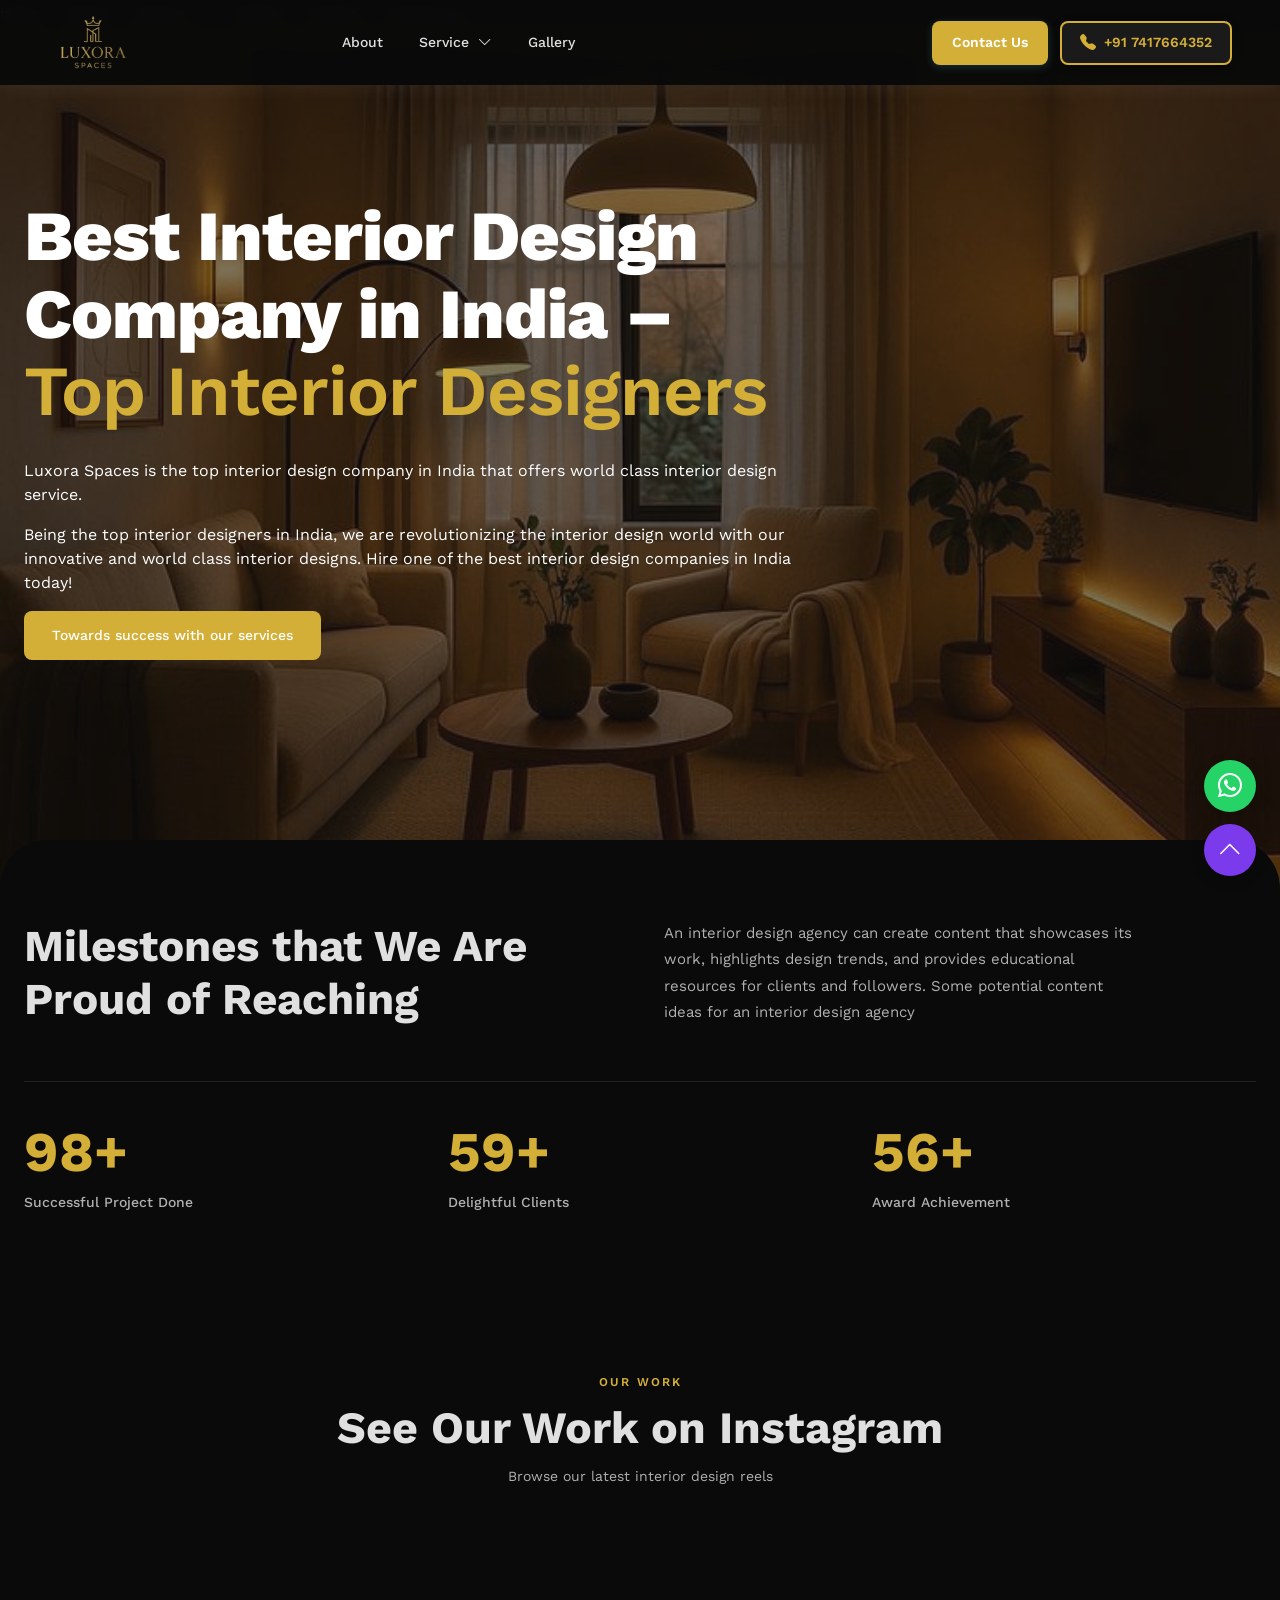
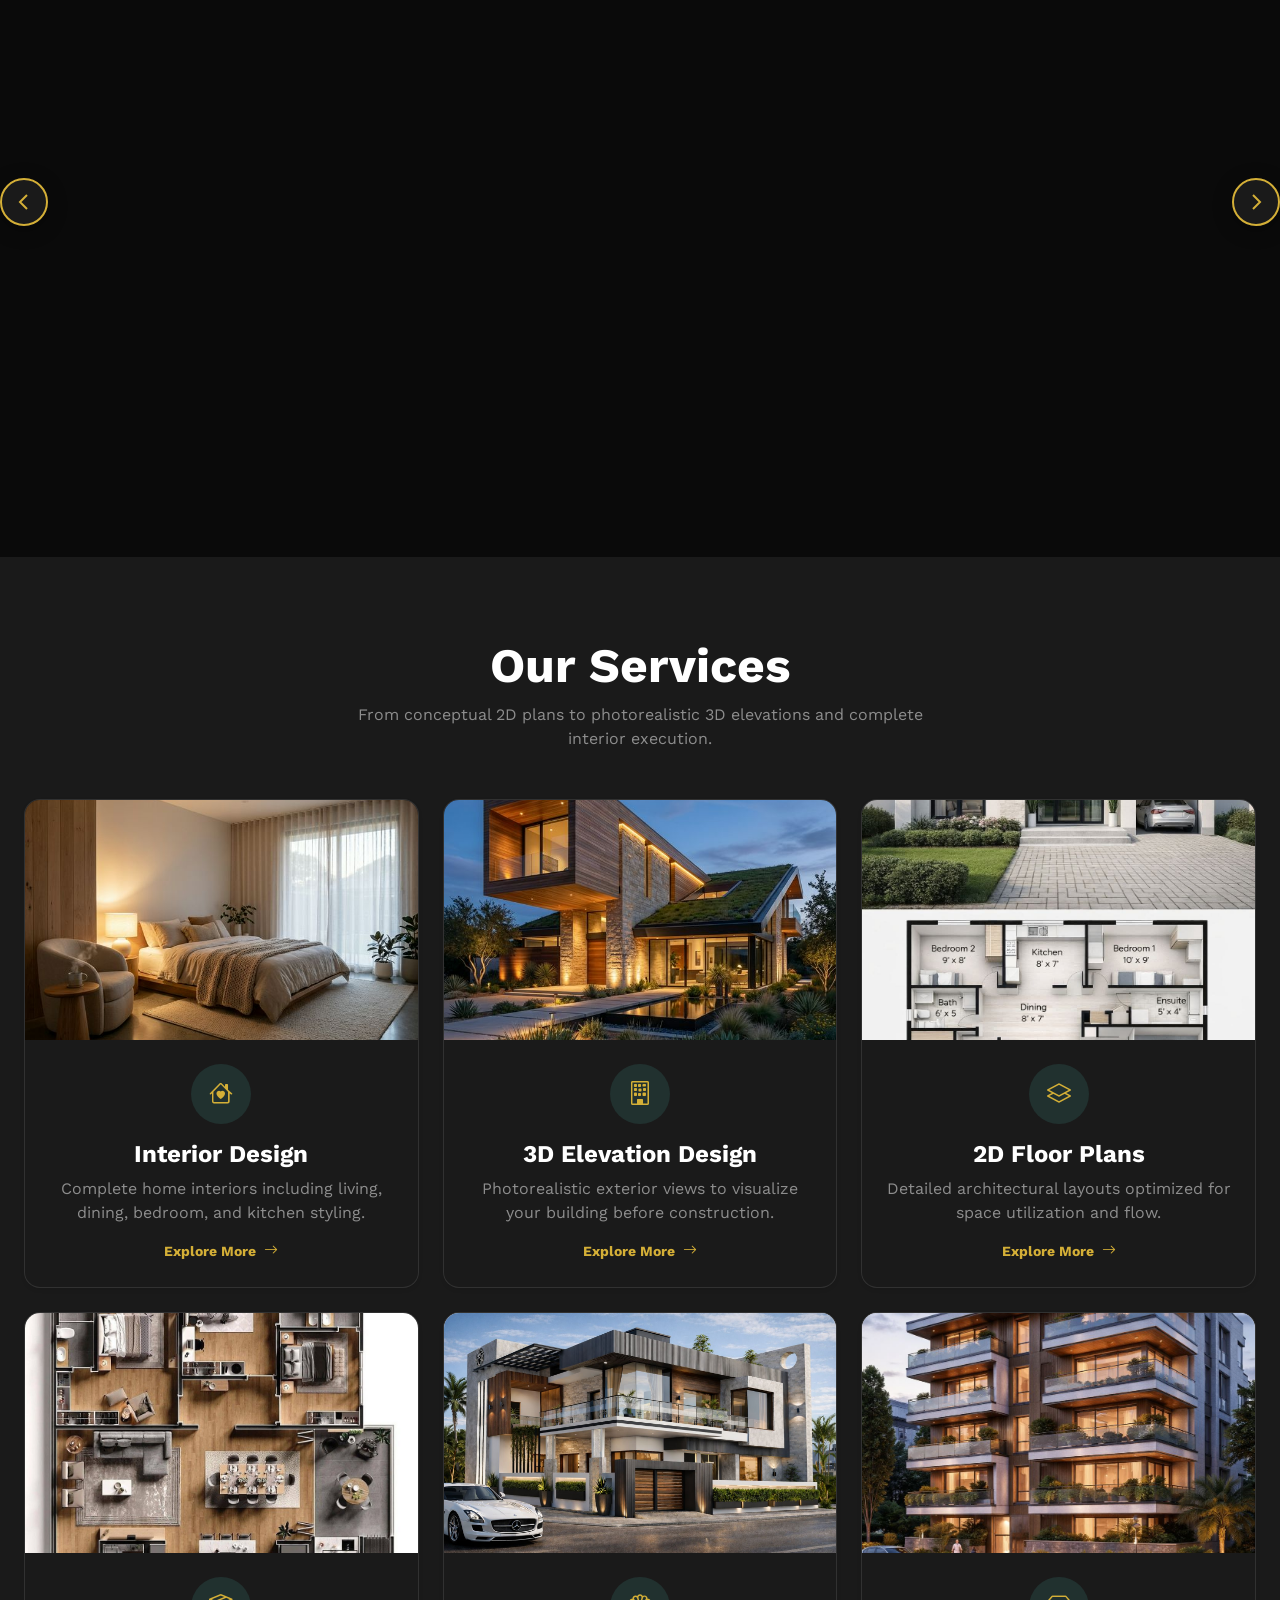
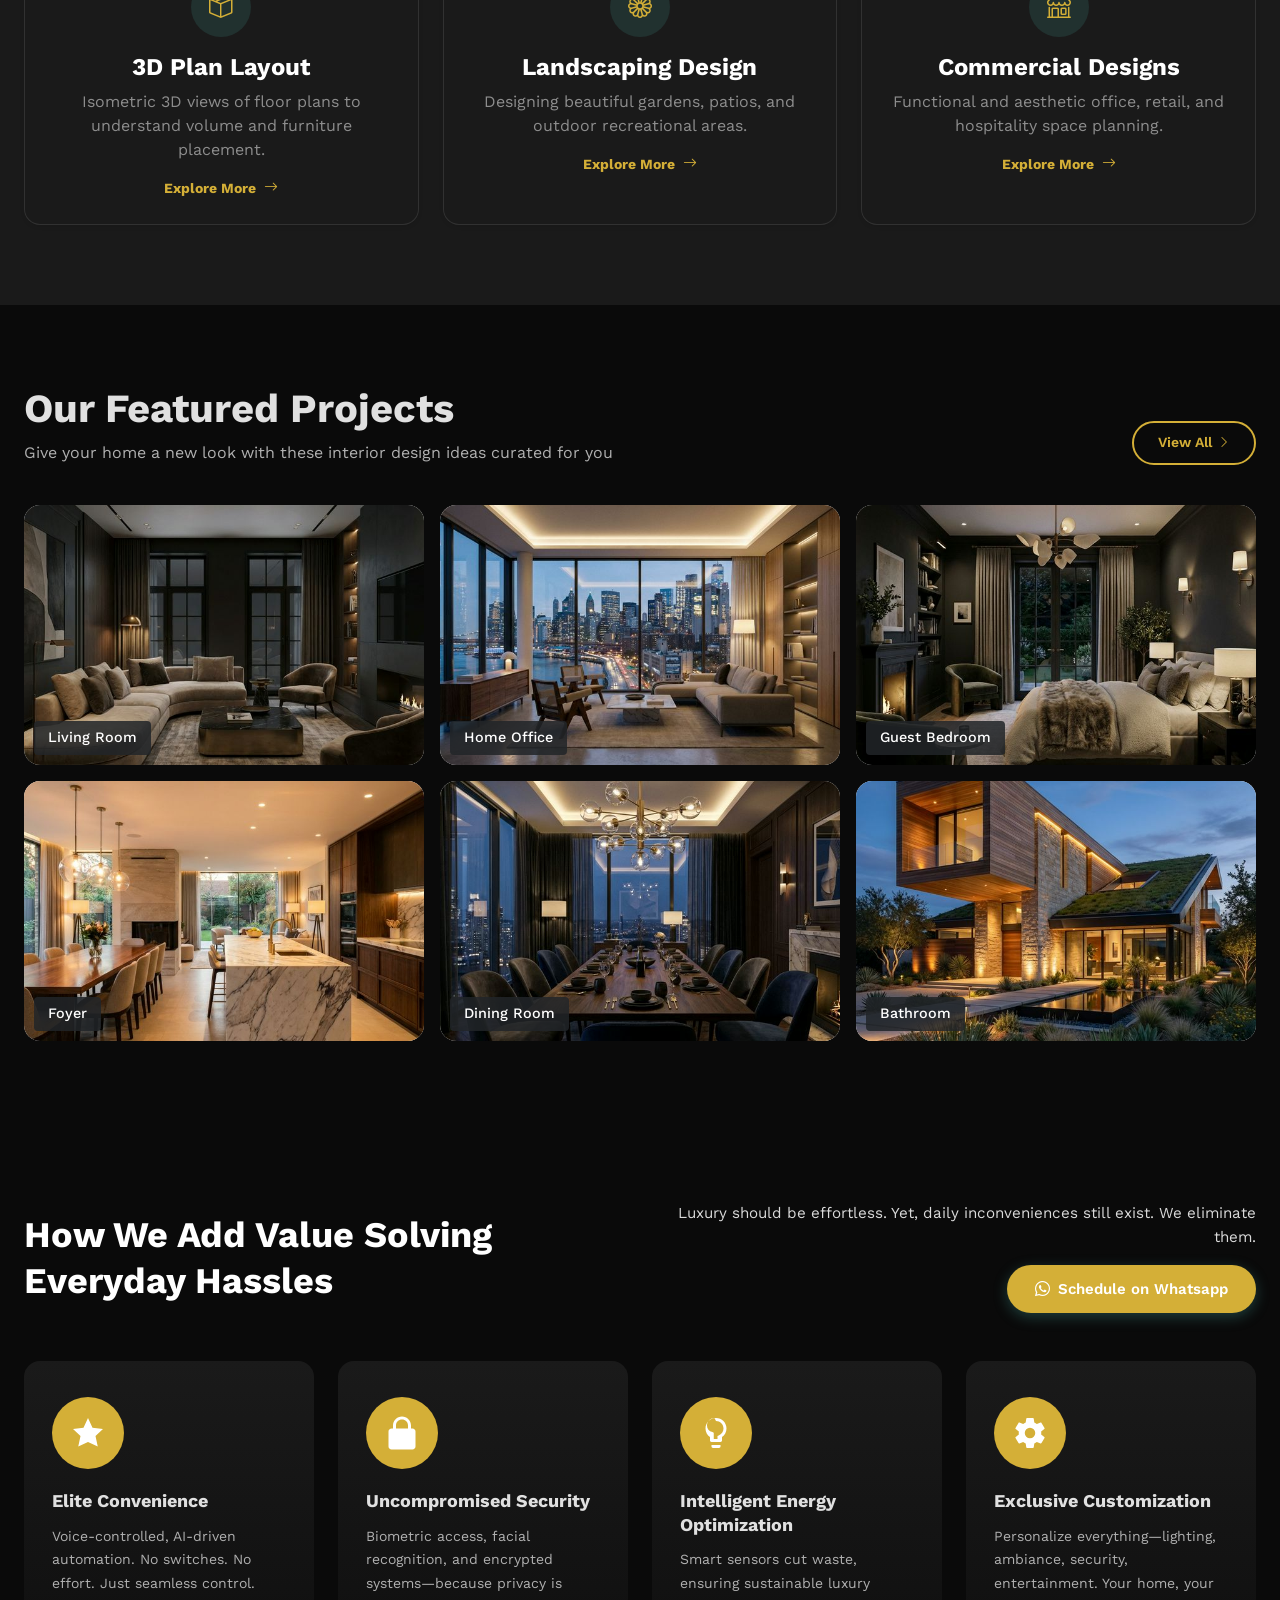
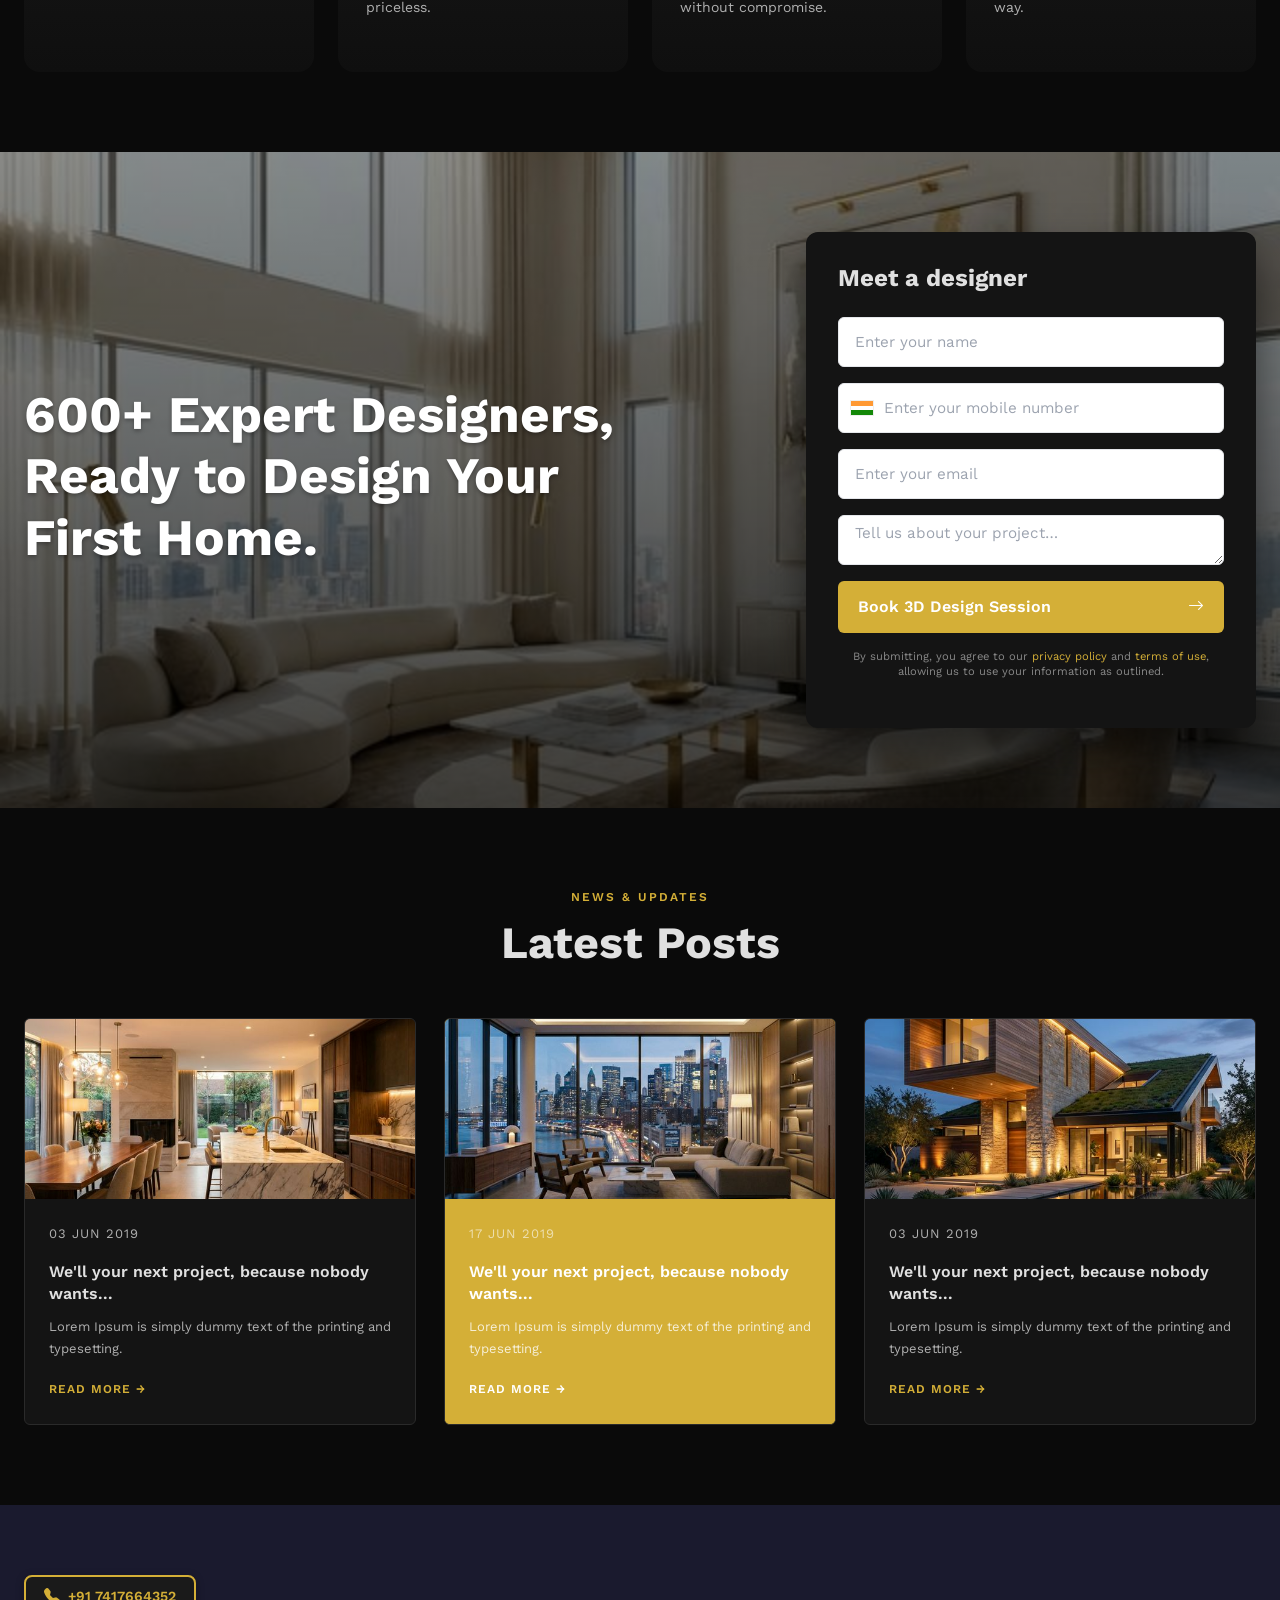
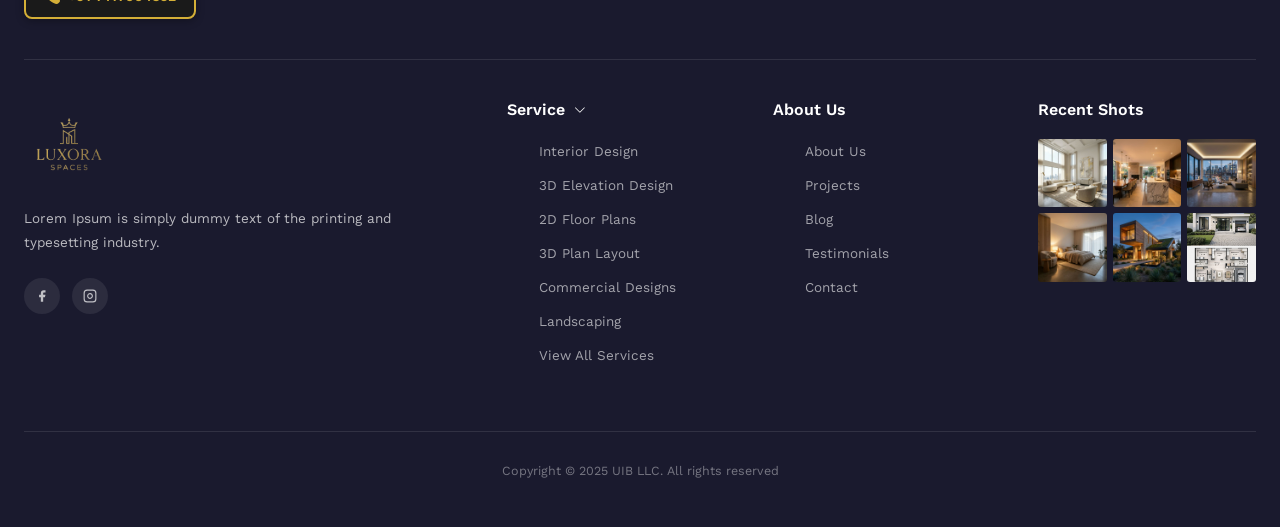
==== commit 098db866: "updated" ====
--- a/index.html
+++ b/index.html
@@ -1,6 +1,15 @@
 <!DOCTYPE html>
 <html lang="en">
 <head>
+
+  <!-- Google Tag Manager -->
+<script>(function(w,d,s,l,i){w[l]=w[l]||[];w[l].push({'gtm.start':
+new Date().getTime(),event:'gtm.js'});var f=d.getElementsByTagName(s)[0],
+j=d.createElement(s),dl=l!='dataLayer'?'&l='+l:'';j.async=true;j.src=
+'https://www.googletagmanager.com/gtm.js?id='+i+dl;f.parentNode.insertBefore(j,f);
+})(window,document,'script','dataLayer','GTM-5DKMVVZB');</script>
+<!-- End Google Tag Manager -->
+
 <meta charset="UTF-8">
 <meta name="viewport" content="width=device-width, initial-scale=1.0">
 <meta name="description" content="Luxora Spaces is a premium interior design studio in India offering 2D floor plans, 3D elevations, plan layouts, commercial interiors, and landscaping services for modern homes and businesses.">
@@ -1649,7 +1658,13 @@
 </style>
 </head>
 <body>
+  
+  <!-- Google Tag Manager (noscript) -->
+<noscript><iframe src="https://www.googletagmanager.com/ns.html?id=GTM-5DKMVVZB"
+height="0" width="0" style="display:none;visibility:hidden"></iframe></noscript>
+<!-- End Google Tag Manager (noscript) -->
 <!-- NAVBAR -->
+
 <nav id="navbar" class="navbar navbar-expand-lg navbar-dark fixed-top">
   <div class="container">
     <a class="navbar-brand" href="/">
